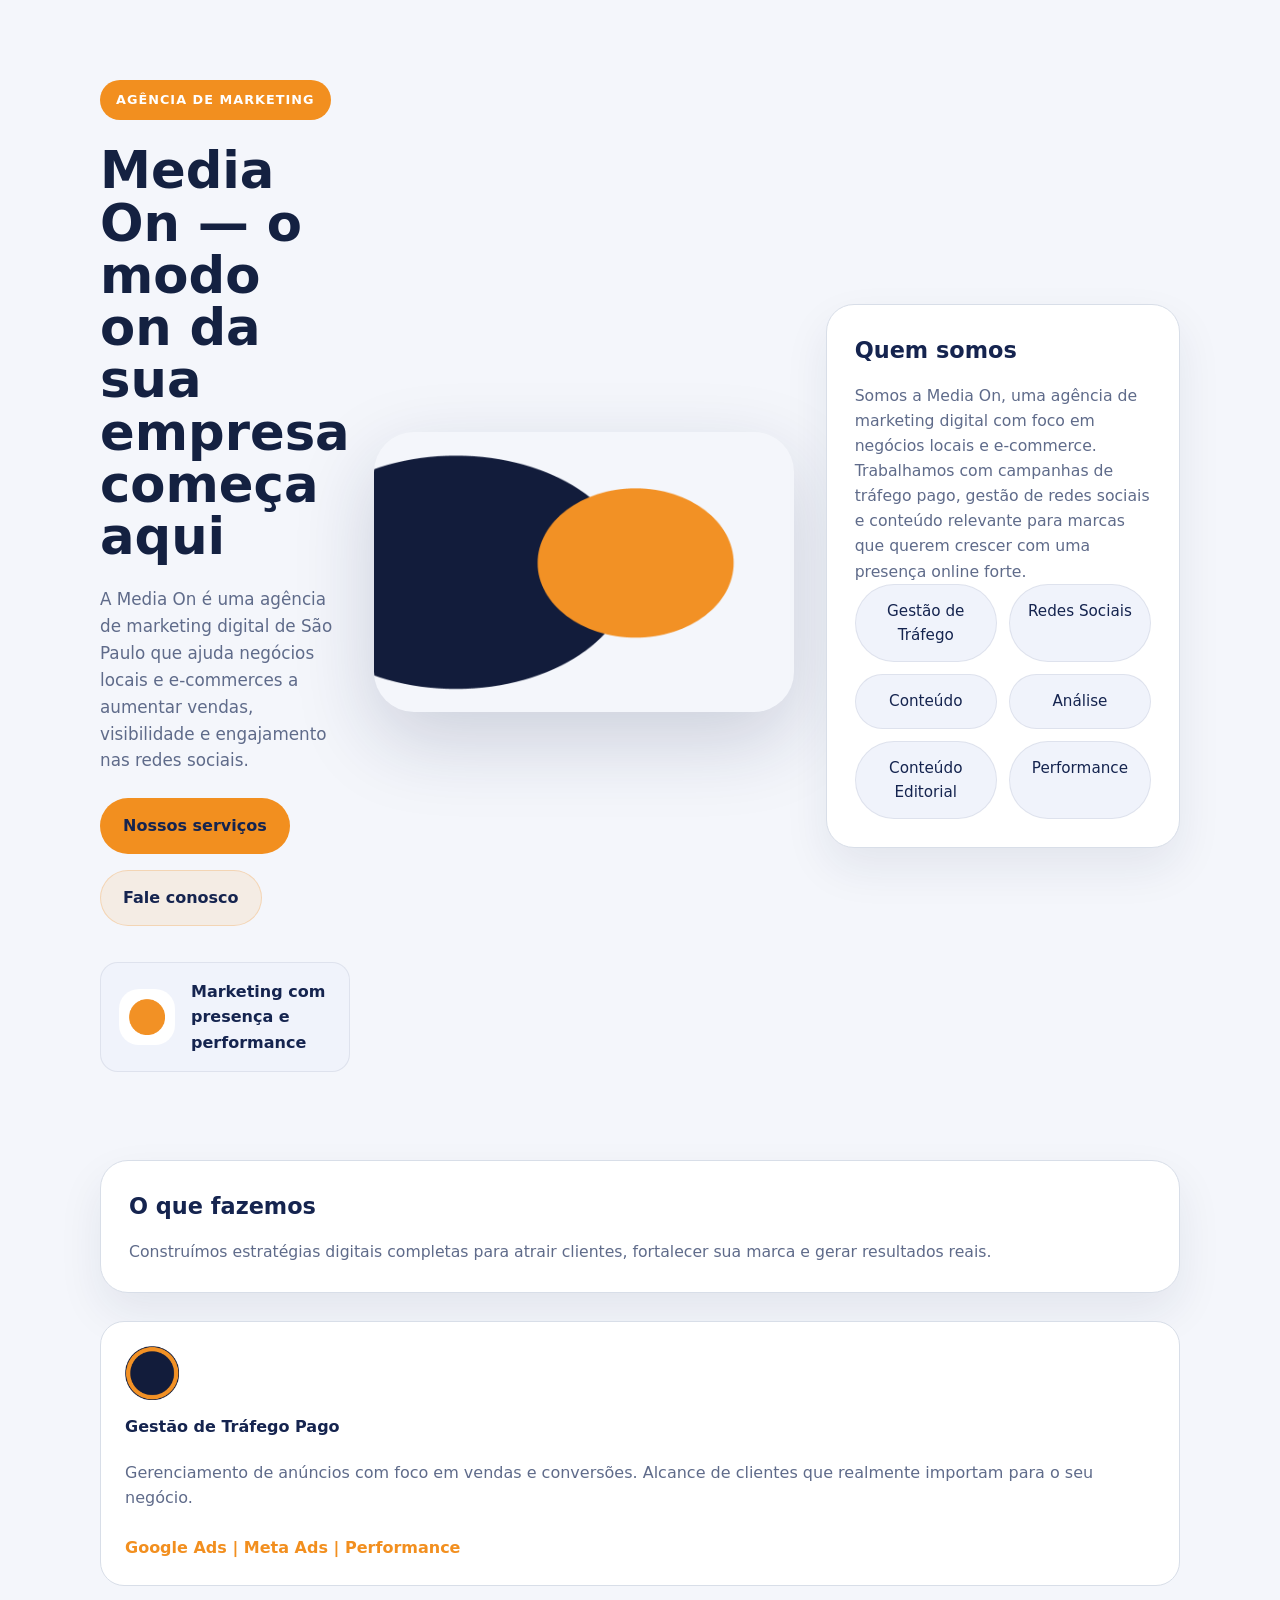
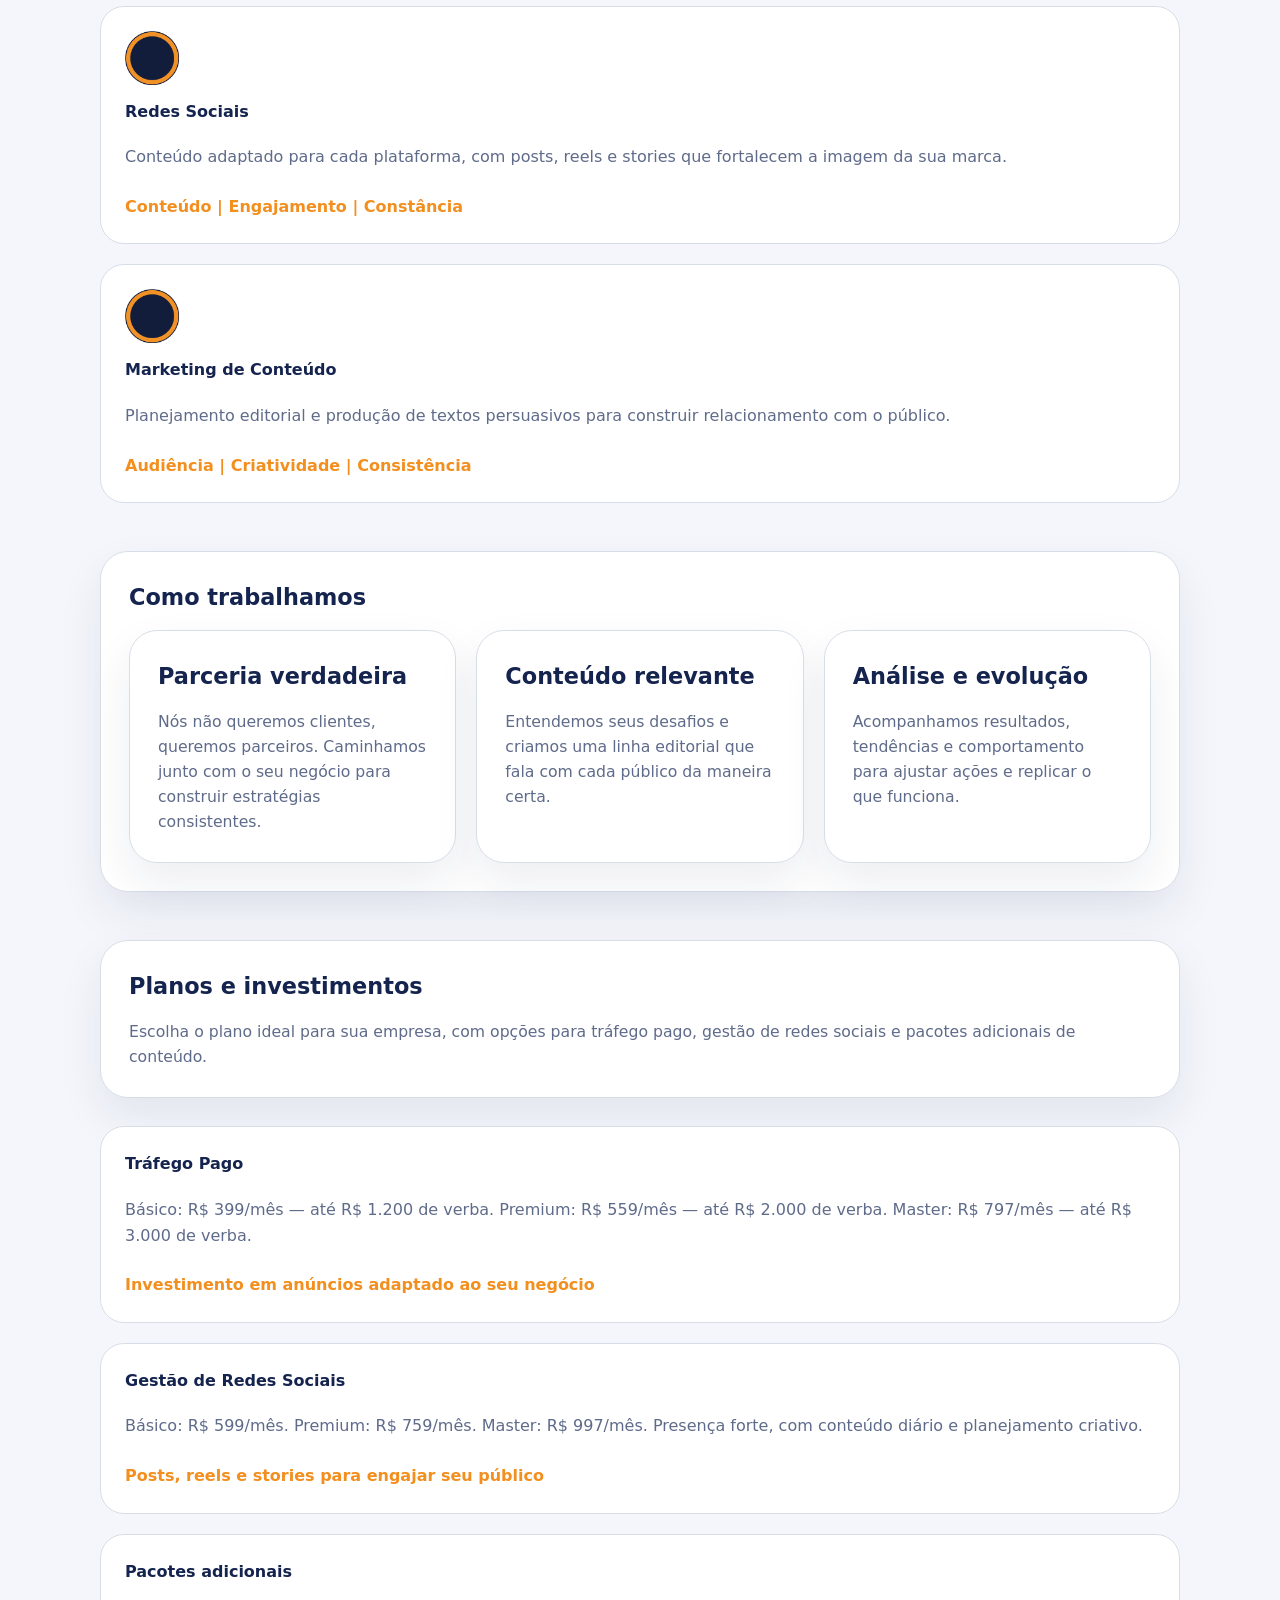
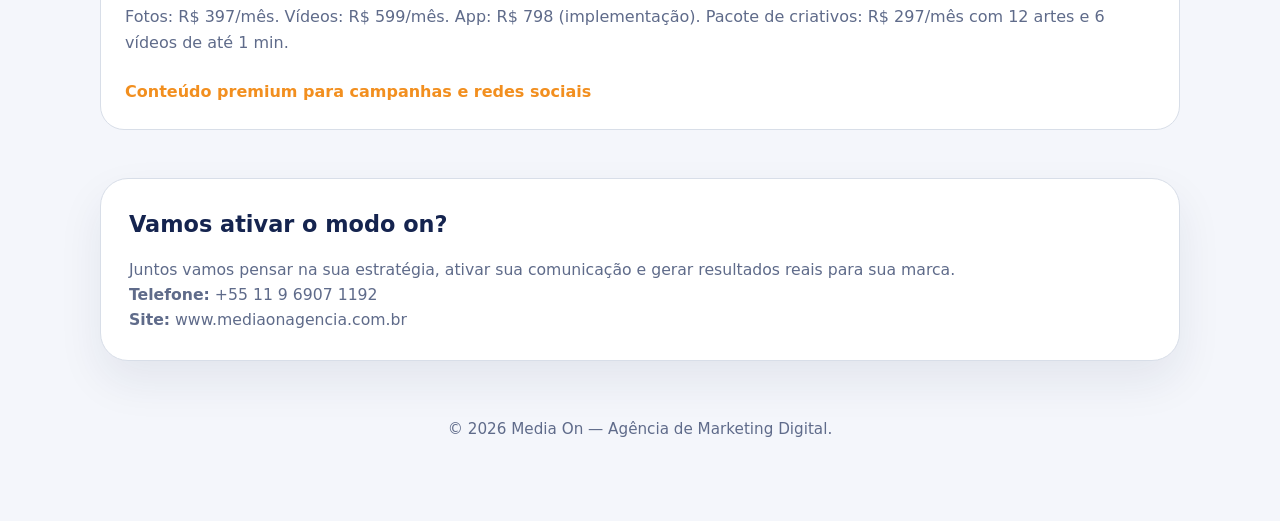
==== index.html @ 2e422db1 "Alteração da indentidade visual" ====
<!DOCTYPE html>
<html lang="pt-BR">
<head>
    <meta charset="UTF-8">
    <meta name="viewport" content="width=device-width, initial-scale=1.0">
    <title>Portfólio do André</title>
    <link rel="stylesheet" href="style.css">
</head>
<body>
    <main class="container">
        <header>
            <div class="hero-grid">
                <div class="hero">
                    <span class="badge">Agência de Marketing</span>
                    <h1>Media On — o modo on da sua empresa começa aqui</h1>
                    <p>A Media On é uma agência de marketing digital de São Paulo que ajuda negócios locais e e-commerces a aumentar vendas, visibilidade e engajamento nas redes sociais.</p>
                    <div class="hero-actions">
                        <a href="#servicos" class="button button-primary">Nossos serviços</a>
                        <a href="#contato" class="button button-secondary">Fale conosco</a>
                    </div>
                    <div class="hero-logo">
                        <img src="assets/logo-mark.png" alt="Logo Media On">
                        <span>Marketing com presença e performance</span>
                    </div>
                </div>
                <div class="hero-visual">
                    <img src="assets/hero-blob.png" alt="Elementos de marketing" class="hero-image">
                </div>
            </div>
            <div class="card">
                <h3>Quem somos</h3>
                <p>Somos a Media On, uma agência de marketing digital com foco em negócios locais e e-commerce. Trabalhamos com campanhas de tráfego pago, gestão de redes sociais e conteúdo relevante para marcas que querem crescer com uma presença online forte.</p>
                <div class="skills">
                    <span class="skill">Gestão de Tráfego</span>
                    <span class="skill">Redes Sociais</span>
                    <span class="skill">Conteúdo</span>
                    <span class="skill">Análise</span>
                    <span class="skill">Conteúdo Editorial</span>
                    <span class="skill">Performance</span>
                </div>
            </div>
        </header>

        <section class="section" id="servicos">
            <div class="card">
                <h2>O que fazemos</h2>
                <p>Construímos estratégias digitais completas para atrair clientes, fortalecer sua marca e gerar resultados reais.</p>
            </div>
            <div class="projects">
                <article class="project">
                    <img class="project-icon" src="assets/feature-icon.png" alt="Ícone de tráfego pago">
                    <h4>Gestão de Tráfego Pago</h4>
                    <p>Gerenciamento de anúncios com foco em vendas e conversões. Alcance de clientes que realmente importam para o seu negócio.</p>
                    <span>Google Ads | Meta Ads | Performance</span>
                </article>
                <article class="project">
                    <img class="project-icon" src="assets/feature-icon.png" alt="Ícone de redes sociais">
                    <h4>Redes Sociais</h4>
                    <p>Conteúdo adaptado para cada plataforma, com posts, reels e stories que fortalecem a imagem da sua marca.</p>
                    <span>Conteúdo | Engajamento | Constância</span>
                </article>
                <article class="project">
                    <img class="project-icon" src="assets/feature-icon.png" alt="Ícone de conteúdo">
                    <h4>Marketing de Conteúdo</h4>
                    <p>Planejamento editorial e produção de textos persuasivos para construir relacionamento com o público.</p>
                    <span>Audiência | Criatividade | Consistência</span>
                </article>
            </div>
        </section>

        <section class="section">
            <div class="card">
                <h2>Como trabalhamos</h2>
                <div class="cards">
                    <div class="card">
                        <h3>Parceria verdadeira</h3>
                        <p>Nós não queremos clientes, queremos parceiros. Caminhamos junto com o seu negócio para construir estratégias consistentes.</p>
                    </div>
                    <div class="card">
                        <h3>Conteúdo relevante</h3>
                        <p>Entendemos seus desafios e criamos uma linha editorial que fala com cada público da maneira certa.</p>
                    </div>
                    <div class="card">
                        <h3>Análise e evolução</h3>
                        <p>Acompanhamos resultados, tendências e comportamento para ajustar ações e replicar o que funciona.</p>
                    </div>
                </div>
            </div>
        </section>

        <section class="section" id="planos">
            <div class="card">
                <h2>Planos e investimentos</h2>
                <p>Escolha o plano ideal para sua empresa, com opções para tráfego pago, gestão de redes sociais e pacotes adicionais de conteúdo.</p>
            </div>
            <div class="projects">
                <article class="project">
                    <h4>Tráfego Pago</h4>
                    <p>Básico: R$ 399/mês — até R$ 1.200 de verba. Premium: R$ 559/mês — até R$ 2.000 de verba. Master: R$ 797/mês — até R$ 3.000 de verba.</p>
                    <span>Investimento em anúncios adaptado ao seu negócio</span>
                </article>
                <article class="project">
                    <h4>Gestão de Redes Sociais</h4>
                    <p>Básico: R$ 599/mês. Premium: R$ 759/mês. Master: R$ 997/mês. Presença forte, com conteúdo diário e planejamento criativo.</p>
                    <span>Posts, reels e stories para engajar seu público</span>
                </article>
                <article class="project">
                    <h4>Pacotes adicionais</h4>
                    <p>Fotos: R$ 397/mês. Vídeos: R$ 599/mês. App: R$ 798 (implementação). Pacote de criativos: R$ 297/mês com 12 artes e 6 vídeos de até 1 min.</p>
                    <span>Conteúdo premium para campanhas e redes sociais</span>
                </article>
            </div>
        </section>

        <section class="section" id="contato">
            <div class="card">
                <h2>Vamos ativar o modo on?</h2>
                <p>Juntos vamos pensar na sua estratégia, ativar sua comunicação e gerar resultados reais para sua marca.</p>
                <p><strong>Telefone:</strong> +55 11 9 6907 1192</p>
                <p><strong>Site:</strong> www.mediaonagencia.com.br</p>
            </div>
        </section>

        <footer>
            <p>© 2026 Media On — Agência de Marketing Digital.</p>
        </footer>
    </main>
    <script src="script.js"></script>
</body>
</html>
---- style.css ----
:root {
    --bg: #f4f6fb;
    --surface: #ffffff;
    --surface-soft: #f0f3fb;
    --text: #142141;
    --muted: #5f6b8a;
    --primary: #f28f1f;
    --accent: #15244f;
    --border: #d8dee8;
}

* {
    box-sizing: border-box;
    margin: 0;
    padding: 0;
}

body {
    font-family: Inter, system-ui, -apple-system, BlinkMacSystemFont, 'Segoe UI', sans-serif;
    background: var(--bg);
    color: var(--text);
    min-height: 100vh;
    line-height: 1.6;
}

.container {
    width: min(1080px, 94%);
    margin: 0 auto;
    padding: 40px 0 80px;
}

header {
    display: grid;
    gap: 32px;
    padding: 40px 0;
}

.hero-grid {
    display: grid;
    gap: 24px;
}

.hero {
    display: grid;
    gap: 24px;
    position: relative;
}

.hero h1 {
    font-size: clamp(2.6rem, 4vw, 4rem);
    line-height: 1.02;
}

.hero p {
    max-width: 720px;
    color: var(--muted);
    font-size: 1.05rem;
}

.hero-visual {
    display: none;
}

.hero-image {
    width: 100%;
    border-radius: 40px;
    box-shadow: 0 28px 80px rgba(20, 36, 79, 0.18);
}

.hero-logo {
    display: inline-flex;
    align-items: center;
    gap: 16px;
    margin-top: 12px;
    padding: 16px 18px;
    border-radius: 18px;
    background: var(--surface-soft);
    border: 1px solid rgba(21, 36, 79, 0.08);
}

.hero-logo img {
    width: 56px;
    height: 56px;
    border-radius: 20px;
    background: #fff;
    padding: 10px;
}

.hero-logo span {
    color: var(--accent);
    font-weight: 700;
}

.badge {
    display: inline-flex;
    align-items: center;
    gap: 10px;
    padding: 10px 16px;
    border-radius: 999px;
    background: var(--primary);
    color: #fff;
    width: fit-content;
    font-weight: 700;
    text-transform: uppercase;
    letter-spacing: 0.08em;
    font-size: 0.8rem;
}

.hero-actions {
    display: flex;
    flex-wrap: wrap;
    gap: 16px;
}

.button {
    display: inline-flex;
    align-items: center;
    justify-content: center;
    padding: 14px 22px;
    border-radius: 999px;
    border: 1px solid transparent;
    text-decoration: none;
    font-weight: 700;
    transition: transform 200ms ease, background-color 200ms ease, border-color 200ms ease;
}

.button-primary {
    background: var(--primary);
    color: var(--accent);
}

.button-secondary {
    background: rgba(242, 143, 31, 0.1);
    border-color: rgba(242, 143, 31, 0.24);
    color: var(--accent);
}

.button:hover {
    transform: translateY(-1px);
}

.section {
    margin-top: 48px;
    display: grid;
    gap: 28px;
}

.cards {
    display: grid;
    grid-template-columns: repeat(auto-fit, minmax(240px, 1fr));
    gap: 20px;
}

.card {
    background: var(--surface);
    border: 1px solid var(--border);
    border-radius: 28px;
    padding: 28px;
    box-shadow: 0 20px 45px rgba(20, 36, 79, 0.08);
}

.card h3,
.card h2 {
    margin-bottom: 14px;
    font-size: 1.4rem;
    color: var(--accent);
}

.card p {
    color: var(--muted);
    font-size: 0.98rem;
}

.skills {
    display: grid;
    grid-template-columns: repeat(auto-fit, minmax(140px, 1fr));
    gap: 12px;
}

.skill {
    padding: 14px 16px;
    border-radius: 999px;
    background: var(--surface-soft);
    border: 1px solid rgba(21, 36, 79, 0.08);
    text-align: center;
    color: var(--accent);
    font-size: 0.95rem;
}

.projects {
    display: grid;
    gap: 20px;
}

.project {
    display: grid;
    gap: 14px;
    padding: 24px;
    border-radius: 24px;
    background: var(--surface);
    border: 1px solid var(--border);
}

.project-icon {
    width: 54px;
    height: 54px;
    border-radius: 18px;
    object-fit: cover;
}

.project h4 {
    margin-bottom: 6px;
    color: var(--accent);
}

.project p {
    margin-bottom: 10px;
    color: var(--muted);
}

.project span {
    display: inline-block;
    color: var(--primary);
    font-weight: 700;
}

footer {
    margin-top: 56px;
    text-align: center;
    color: var(--muted);
    font-size: 0.95rem;
}

@media (min-width: 960px) {
    header {
        grid-template-columns: 1.5fr 1fr;
        align-items: center;
    }

    .hero-grid {
        grid-template-columns: 1fr 420px;
        align-items: center;
    }

    .hero-visual {
        display: block;
    }

    .hero {
        max-width: 100%;
    }
}
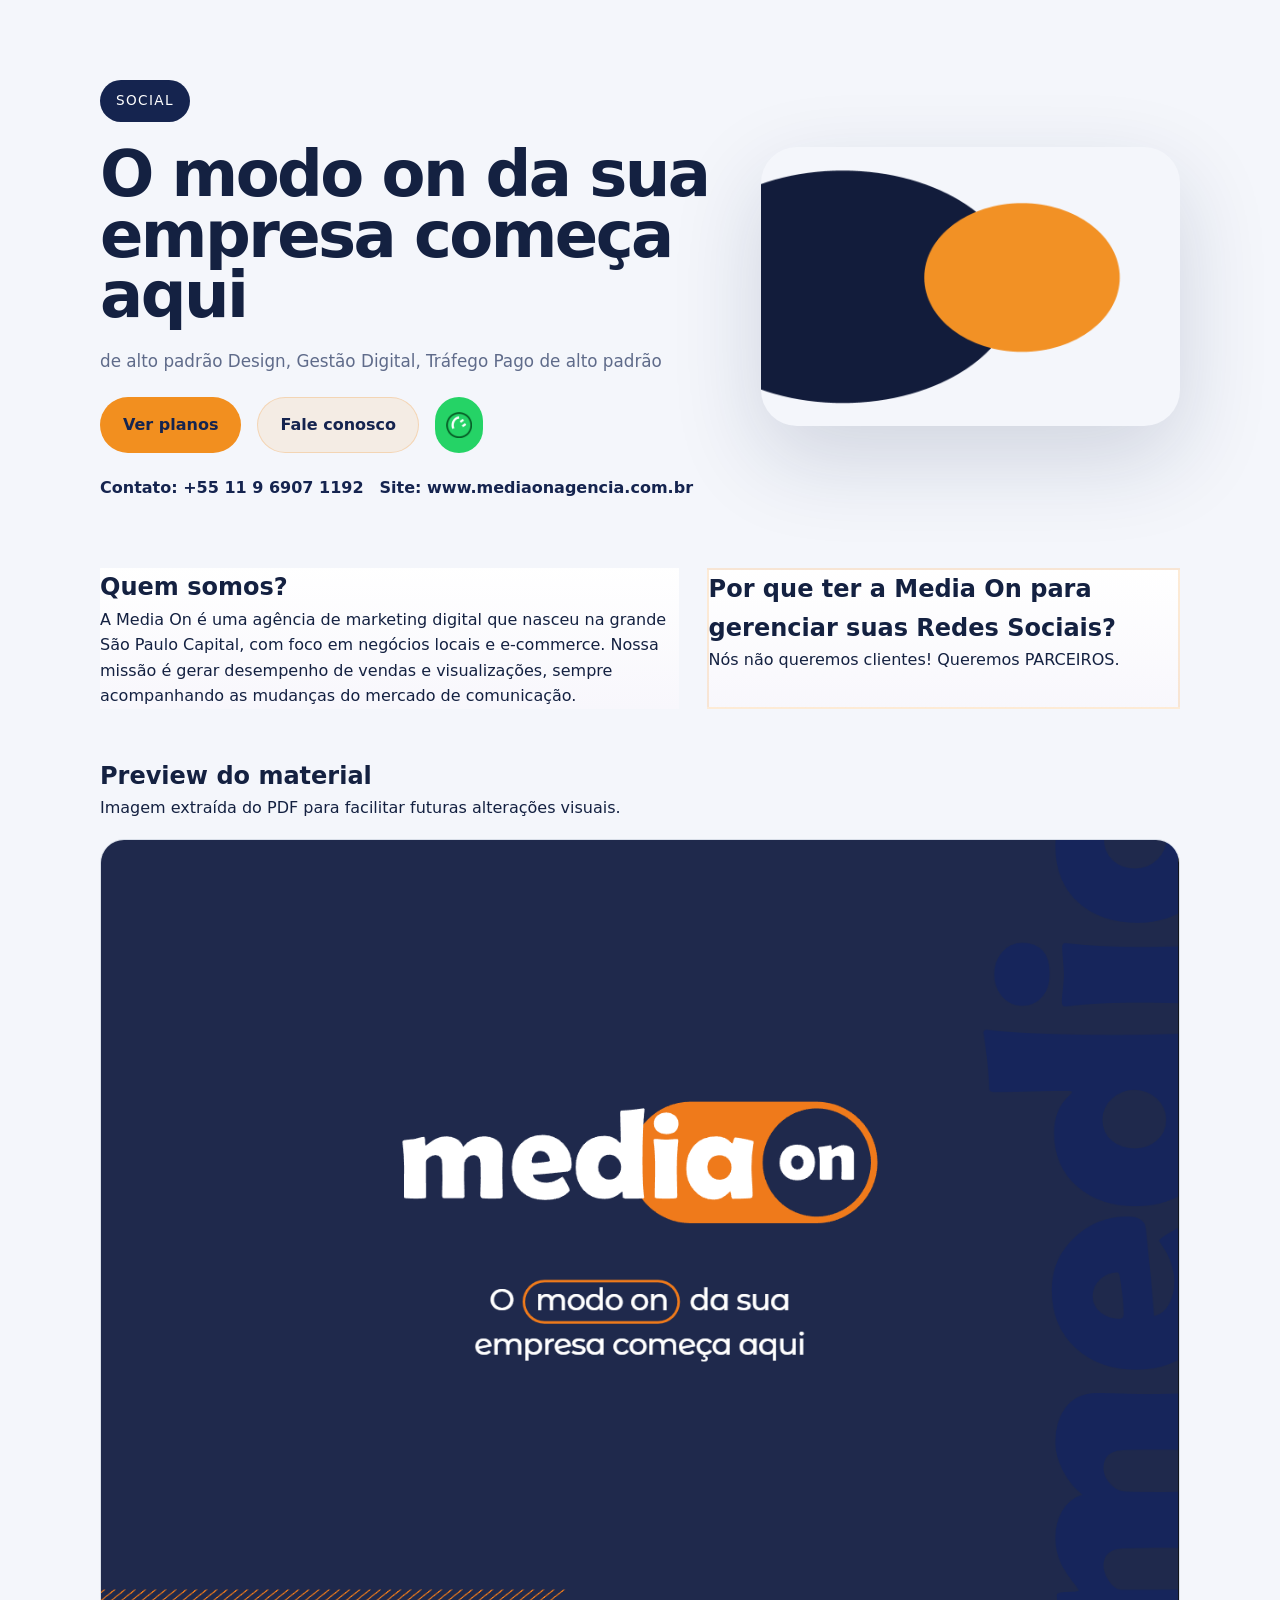
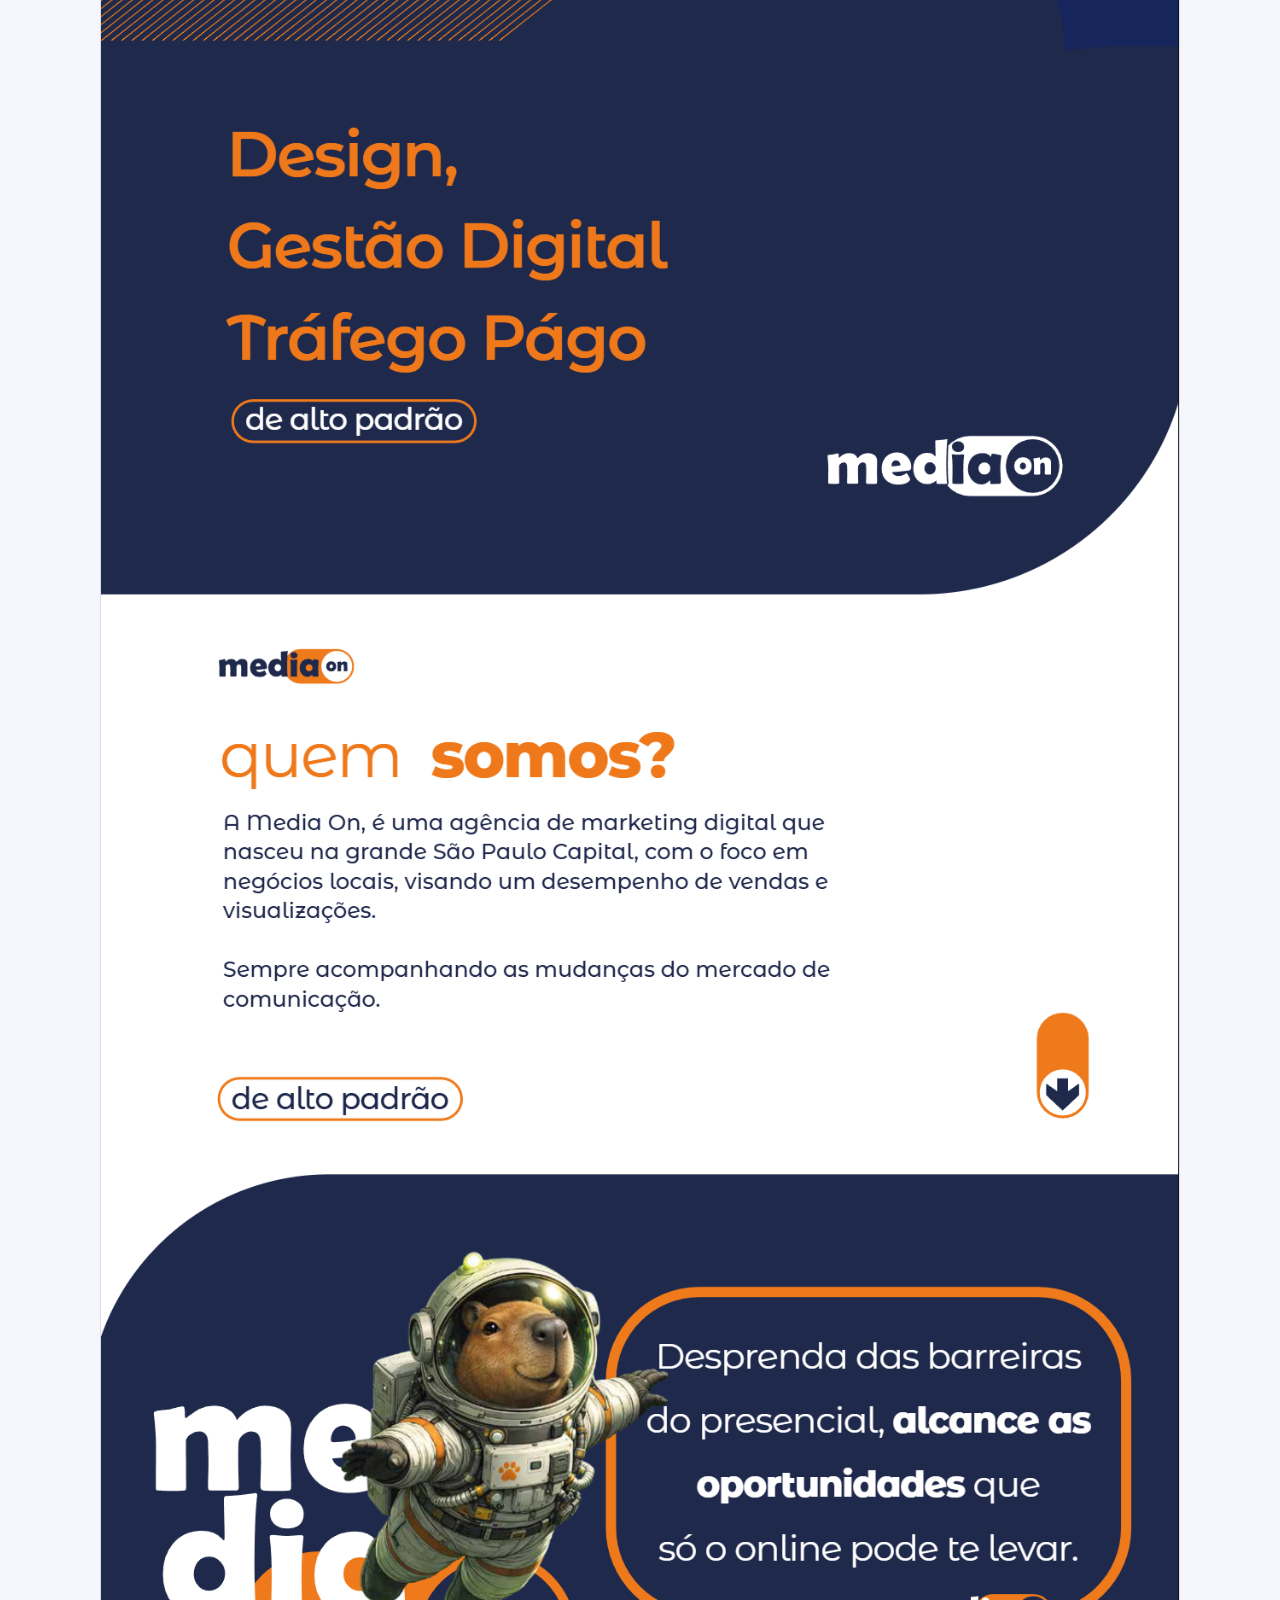
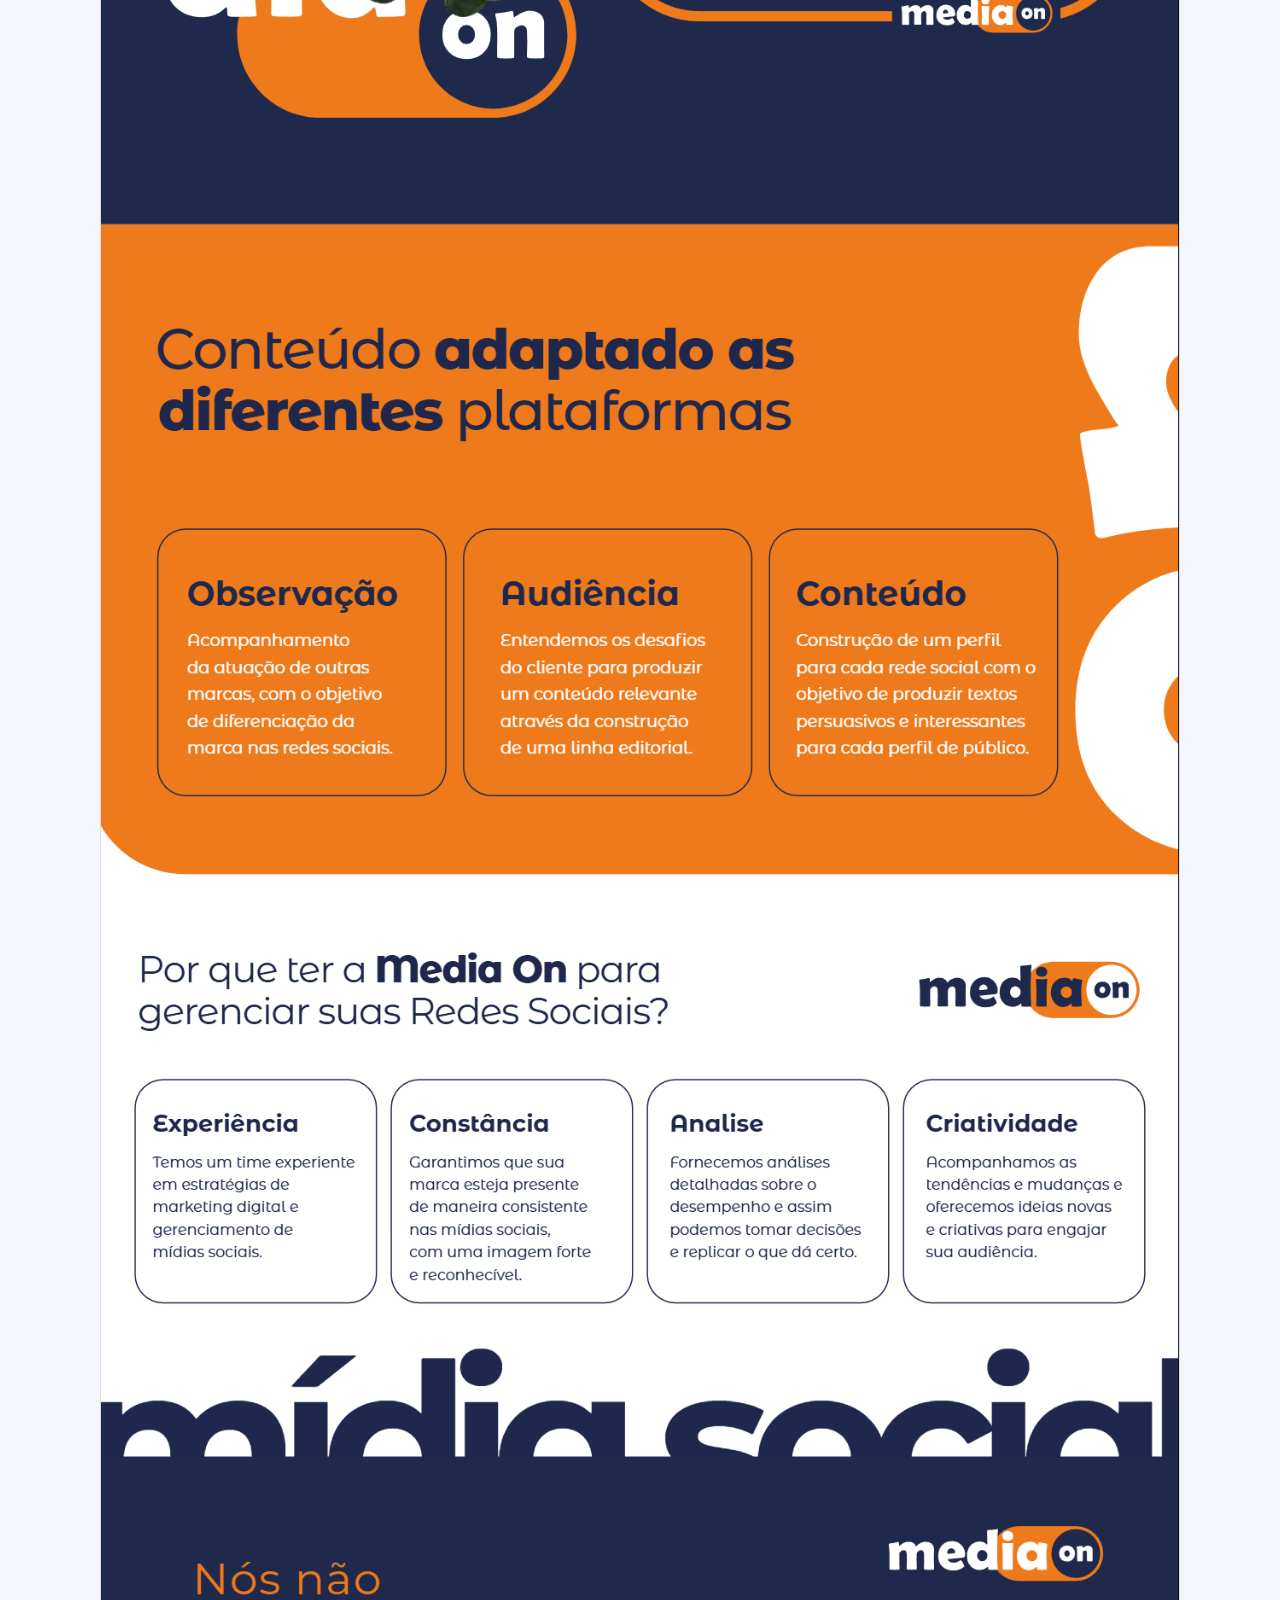
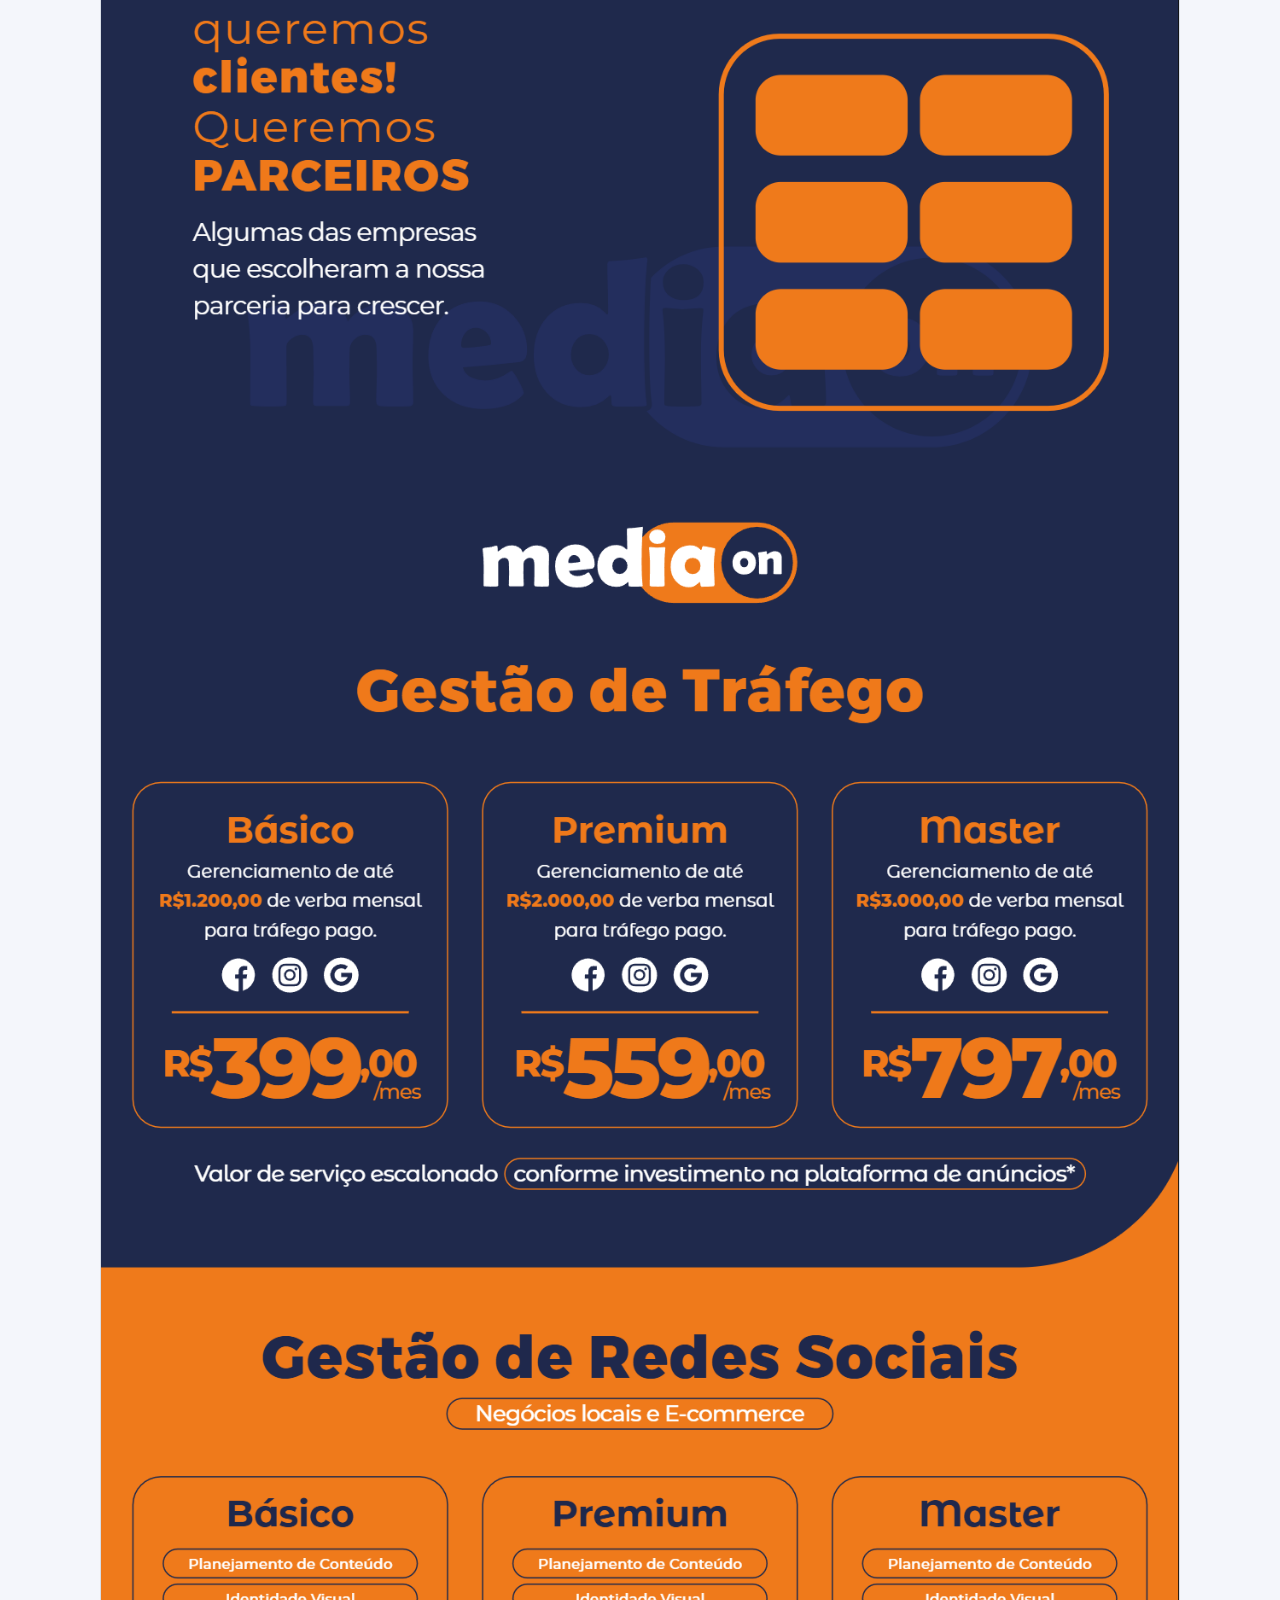
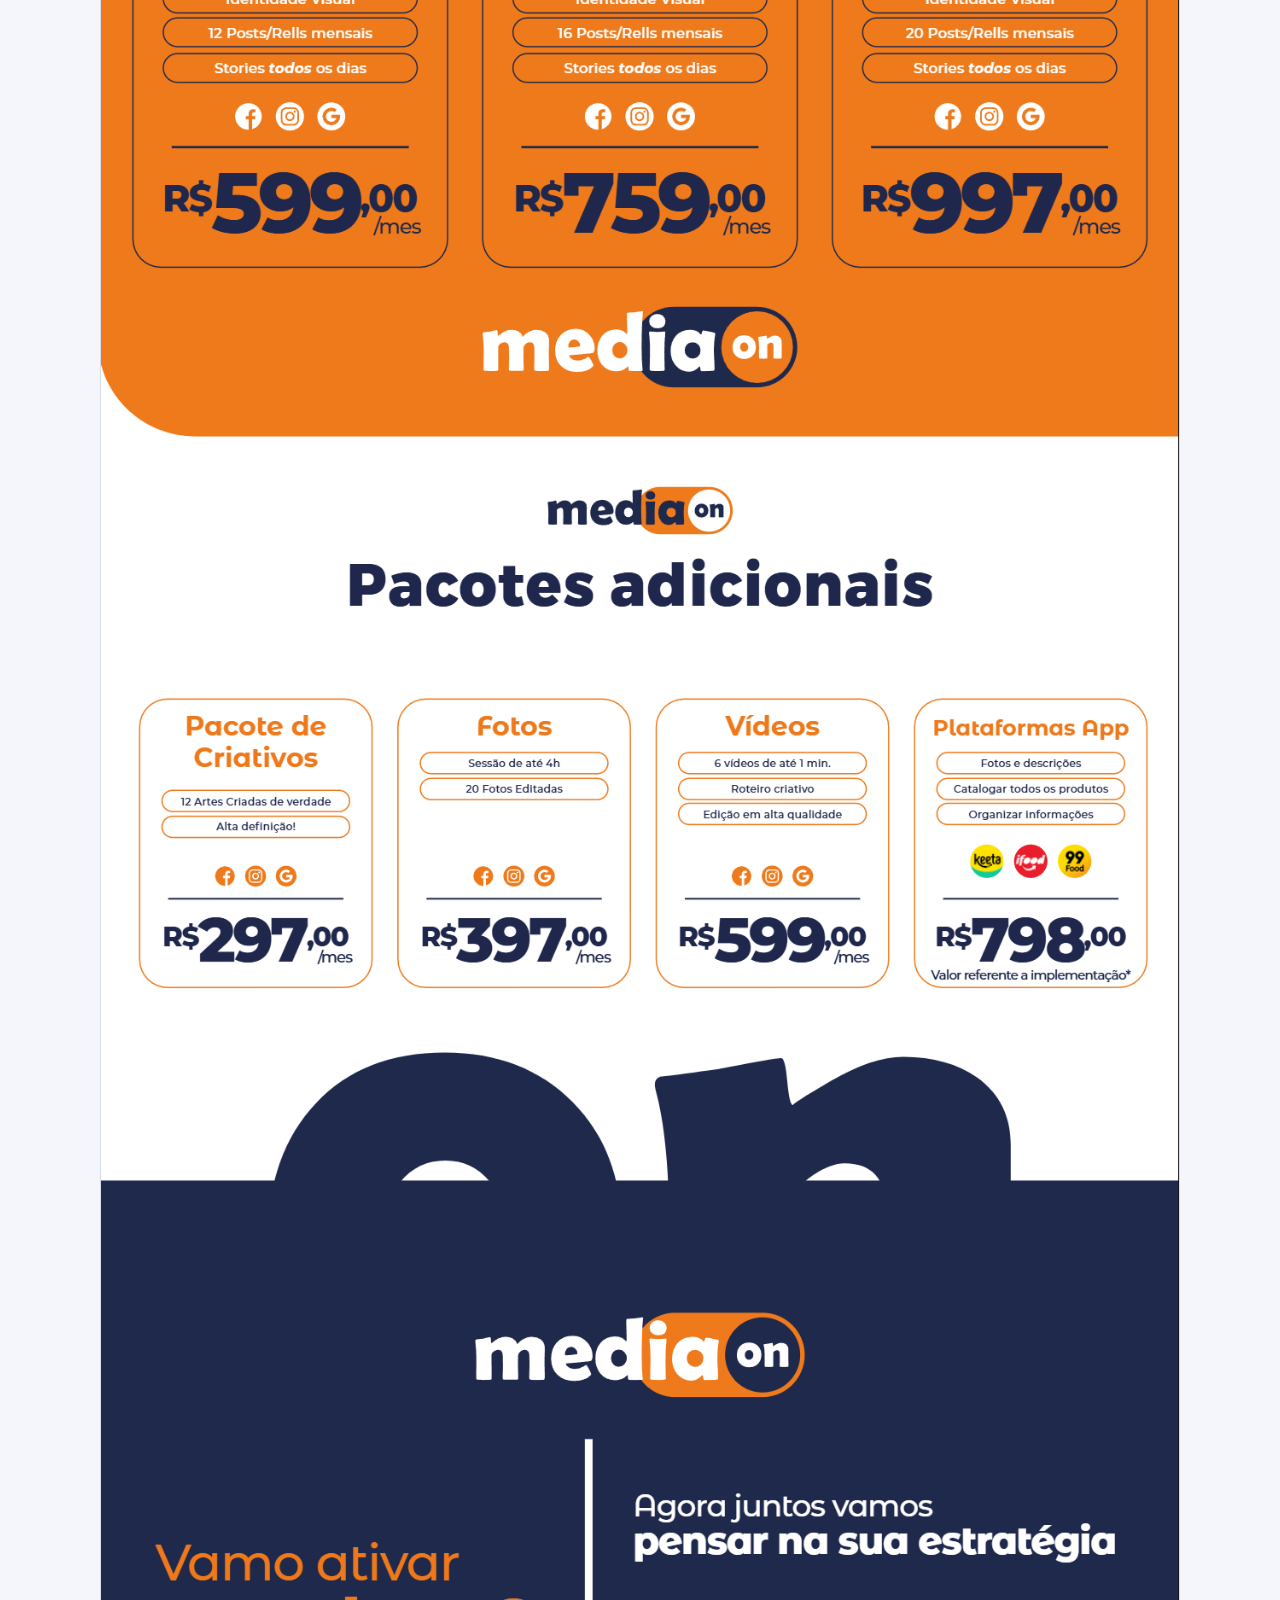
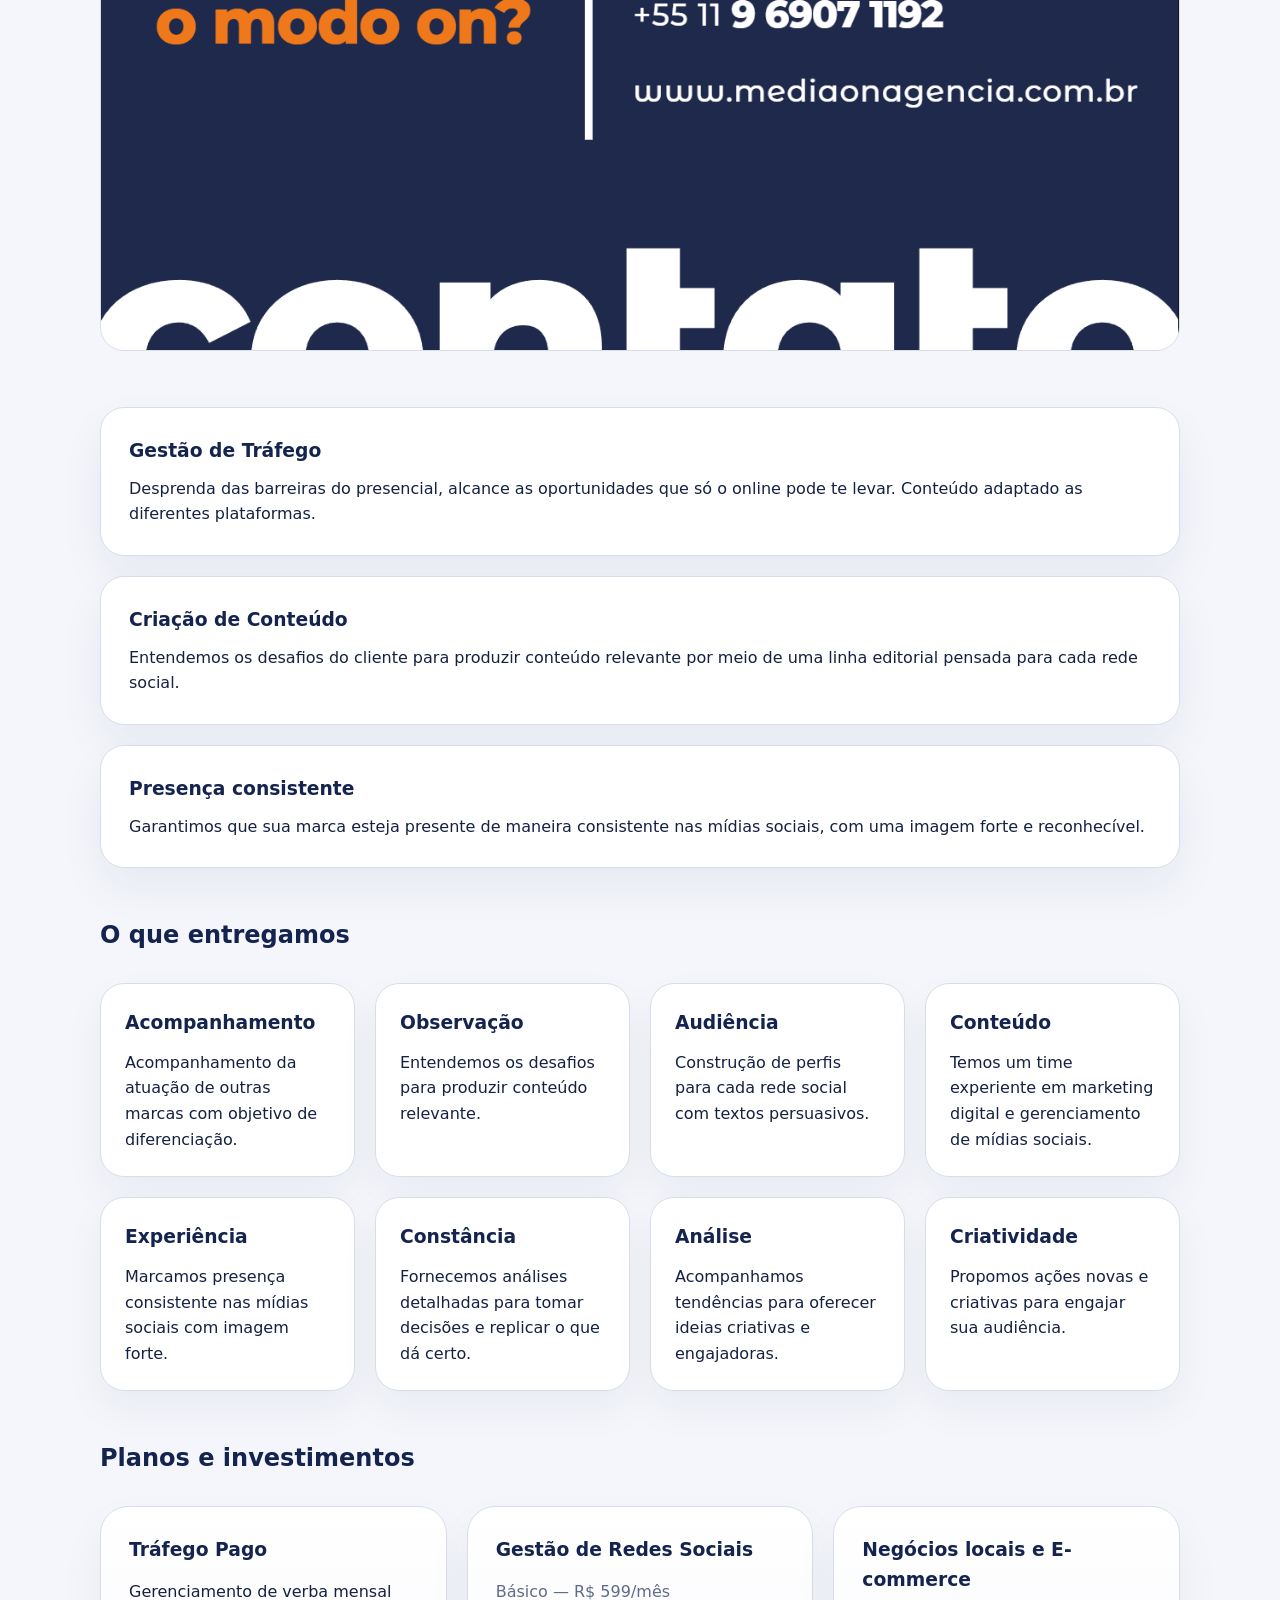
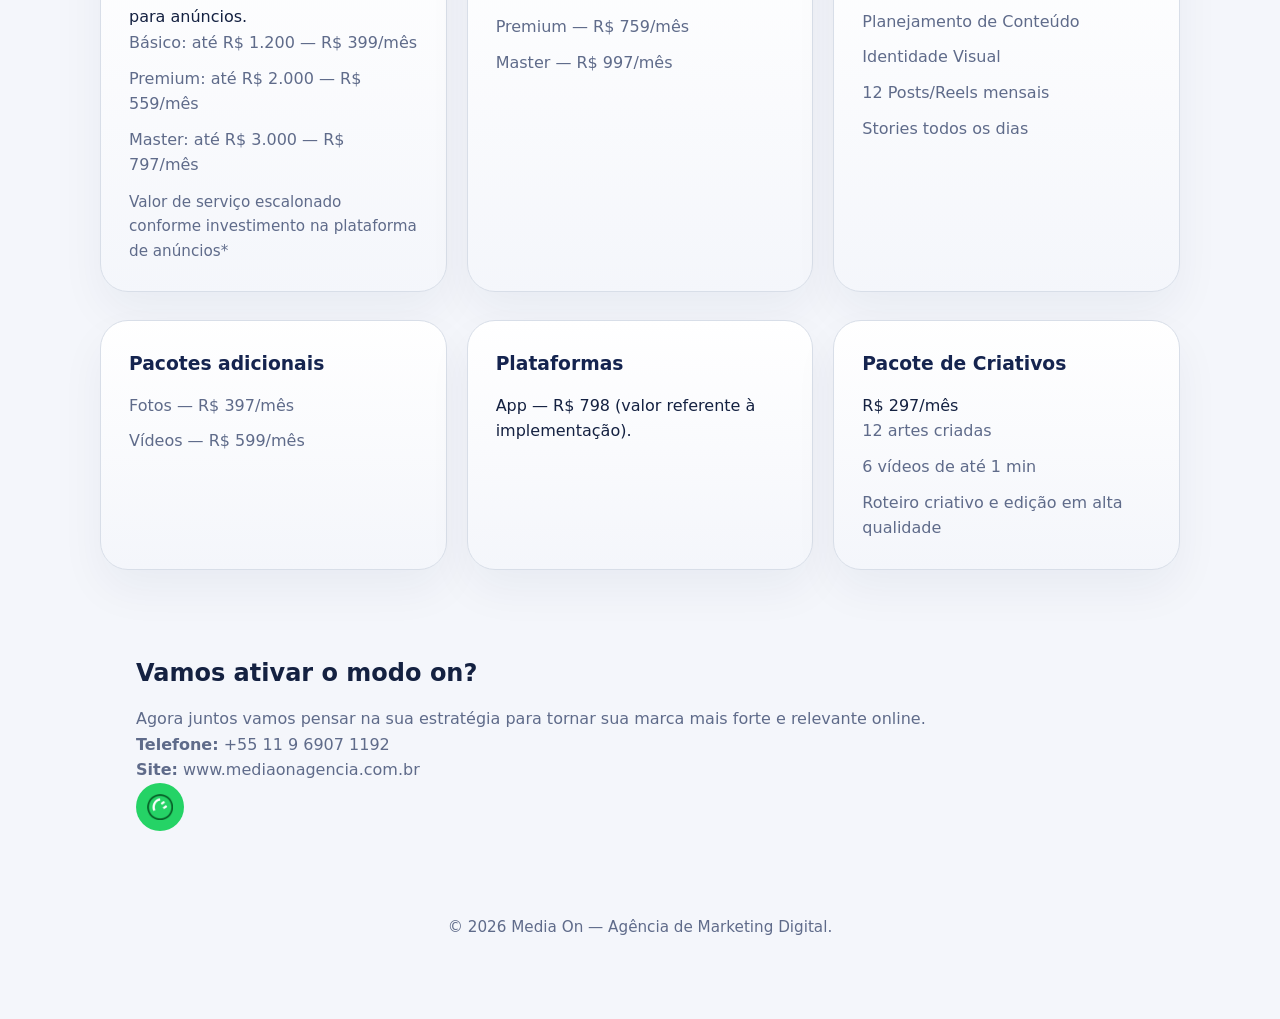
==== commit 2265ab11: "Imagens adicionadas e link do whatsapp criado" ====
--- a/index.html
+++ b/index.html
@@ -3,121 +3,145 @@
 <head>
     <meta charset="UTF-8">
     <meta name="viewport" content="width=device-width, initial-scale=1.0">
-    <title>Portfólio do André</title>
+    <title>Media On</title>
     <link rel="stylesheet" href="style.css">
 </head>
 <body>
     <main class="container">
-        <header>
-            <div class="hero-grid">
-                <div class="hero">
-                    <span class="badge">Agência de Marketing</span>
-                    <h1>Media On — o modo on da sua empresa começa aqui</h1>
-                    <p>A Media On é uma agência de marketing digital de São Paulo que ajuda negócios locais e e-commerces a aumentar vendas, visibilidade e engajamento nas redes sociais.</p>
-                    <div class="hero-actions">
-                        <a href="#servicos" class="button button-primary">Nossos serviços</a>
-                        <a href="#contato" class="button button-secondary">Fale conosco</a>
-                    </div>
-                    <div class="hero-logo">
-                        <img src="assets/logo-mark.png" alt="Logo Media On">
-                        <span>Marketing com presença e performance</span>
-                    </div>
+        <header class="hero-section">
+            <div class="hero-top">
+                <span class="hero-tag">social</span>
+                <h1>O modo on da sua empresa começa aqui</h1>
+                <p class="hero-subtitle">de alto padrão Design, Gestão Digital, Tráfego Pago de alto padrão</p>
+                <div class="hero-actions">
+                    <a href="#planos" class="button button-primary">Ver planos</a>
+                    <a href="#contato" class="button button-secondary">Fale conosco</a>
+                    <a href="https://wa.me/5511969071192" target="_blank" rel="noreferrer" class="button button-whatsapp">
+                        <img src="assets/whatsapp-icon.png" alt="WhatsApp" class="whatsapp-icon">
+                    </a>
                 </div>
-                <div class="hero-visual">
-                    <img src="assets/hero-blob.png" alt="Elementos de marketing" class="hero-image">
+                <div class="hero-contact">
+                    <p><strong>Contato:</strong> +55 11 9 6907 1192</p>
+                    <p><strong>Site:</strong> www.mediaonagencia.com.br</p>
                 </div>
             </div>
-            <div class="card">
-                <h3>Quem somos</h3>
-                <p>Somos a Media On, uma agência de marketing digital com foco em negócios locais e e-commerce. Trabalhamos com campanhas de tráfego pago, gestão de redes sociais e conteúdo relevante para marcas que querem crescer com uma presença online forte.</p>
-                <div class="skills">
-                    <span class="skill">Gestão de Tráfego</span>
-                    <span class="skill">Redes Sociais</span>
-                    <span class="skill">Conteúdo</span>
-                    <span class="skill">Análise</span>
-                    <span class="skill">Conteúdo Editorial</span>
-                    <span class="skill">Performance</span>
-                </div>
+            <div class="hero-visual">
+                <img src="assets/hero-blob.png" alt="Elementos visuais da Media On">
             </div>
         </header>
 
-        <section class="section" id="servicos">
+        <section class="section about-section">
             <div class="card">
-                <h2>O que fazemos</h2>
-                <p>Construímos estratégias digitais completas para atrair clientes, fortalecer sua marca e gerar resultados reais.</p>
+                <h2>Quem somos?</h2>
+                <p>A Media On é uma agência de marketing digital que nasceu na grande São Paulo Capital, com foco em negócios locais e e-commerce. Nossa missão é gerar desempenho de vendas e visualizações, sempre acompanhando as mudanças do mercado de comunicação.</p>
             </div>
-            <div class="projects">
-                <article class="project">
-                    <img class="project-icon" src="assets/feature-icon.png" alt="Ícone de tráfego pago">
-                    <h4>Gestão de Tráfego Pago</h4>
-                    <p>Gerenciamento de anúncios com foco em vendas e conversões. Alcance de clientes que realmente importam para o seu negócio.</p>
-                    <span>Google Ads | Meta Ads | Performance</span>
+            <div class="card highlight-card">
+                <h2>Por que ter a Media On para gerenciar suas Redes Sociais?</h2>
+                <p>Nós não queremos clientes! Queremos PARCEIROS.</p>
+            </div>
+        </section>
+
+        <section class="section preview-section">
+            <div class="card">
+                <h2>Preview do material</h2>
+                <p>Imagem extraída do PDF para facilitar futuras alterações visuais.</p>
+                <img src="assets/pdf-page-1.png" alt="Preview do PDF" class="pdf-preview">
+            </div>
+        </section>
+
+        <section class="section service-section" id="servicos">
+            <div class="service-card">
+                <h3>Gestão de Tráfego</h3>
+                <p>Desprenda das barreiras do presencial, alcance as oportunidades que só o online pode te levar. Conteúdo adaptado as diferentes plataformas.</p>
+            </div>
+            <div class="service-card">
+                <h3>Criação de Conteúdo</h3>
+                <p>Entendemos os desafios do cliente para produzir conteúdo relevante por meio de uma linha editorial pensada para cada rede social.</p>
+            </div>
+            <div class="service-card">
+                <h3>Presença consistente</h3>
+                <p>Garantimos que sua marca esteja presente de maneira consistente nas mídias sociais, com uma imagem forte e reconhecível.</p>
+            </div>
+        </section>
+
+        <section class="section benefits-section">
+            <h2>O que entregamos</h2>
+            <div class="benefits-grid">
+                <div class="benefit-card"><h3>Acompanhamento</h3><p>Acompanhamento da atuação de outras marcas com objetivo de diferenciação.</p></div>
+                <div class="benefit-card"><h3>Observação</h3><p>Entendemos os desafios para produzir conteúdo relevante.</p></div>
+                <div class="benefit-card"><h3>Audiência</h3><p>Construção de perfis para cada rede social com textos persuasivos.</p></div>
+                <div class="benefit-card"><h3>Conteúdo</h3><p>Temos um time experiente em marketing digital e gerenciamento de mídias sociais.</p></div>
+                <div class="benefit-card"><h3>Experiência</h3><p>Marcamos presença consistente nas mídias sociais com imagem forte.</p></div>
+                <div class="benefit-card"><h3>Constância</h3><p>Fornecemos análises detalhadas para tomar decisões e replicar o que dá certo.</p></div>
+                <div class="benefit-card"><h3>Análise</h3><p>Acompanhamos tendências para oferecer ideias criativas e engajadoras.</p></div>
+                <div class="benefit-card"><h3>Criatividade</h3><p>Propomos ações novas e criativas para engajar sua audiência.</p></div>
+            </div>
+        </section>
+
+        <section class="section pricing-section" id="planos">
+            <h2>Planos e investimentos</h2>
+            <div class="pricing-grid">
+                <article class="pricing-card">
+                    <h3>Tráfego Pago</h3>
+                    <p>Gerenciamento de verba mensal para anúncios.</p>
+                    <ul>
+                        <li>Básico: até R$ 1.200 — R$ 399/mês</li>
+                        <li>Premium: até R$ 2.000 — R$ 559/mês</li>
+                        <li>Master: até R$ 3.000 — R$ 797/mês</li>
+                    </ul>
+                    <p class="small">Valor de serviço escalonado conforme investimento na plataforma de anúncios*</p>
                 </article>
-                <article class="project">
-                    <img class="project-icon" src="assets/feature-icon.png" alt="Ícone de redes sociais">
-                    <h4>Redes Sociais</h4>
-                    <p>Conteúdo adaptado para cada plataforma, com posts, reels e stories que fortalecem a imagem da sua marca.</p>
-                    <span>Conteúdo | Engajamento | Constância</span>
+                <article class="pricing-card">
+                    <h3>Gestão de Redes Sociais</h3>
+                    <ul>
+                        <li>Básico — R$ 599/mês</li>
+                        <li>Premium — R$ 759/mês</li>
+                        <li>Master — R$ 997/mês</li>
+                    </ul>
                 </article>
-                <article class="project">
-                    <img class="project-icon" src="assets/feature-icon.png" alt="Ícone de conteúdo">
-                    <h4>Marketing de Conteúdo</h4>
-                    <p>Planejamento editorial e produção de textos persuasivos para construir relacionamento com o público.</p>
-                    <span>Audiência | Criatividade | Consistência</span>
+                <article class="pricing-card">
+                    <h3>Negócios locais e E-commerce</h3>
+                    <ul>
+                        <li>Planejamento de Conteúdo</li>
+                        <li>Identidade Visual</li>
+                        <li>12 Posts/Reels mensais</li>
+                        <li>Stories todos os dias</li>
+                    </ul>
+                </article>
+            </div>
+            <div class="pricing-grid secondary-grid">
+                <article class="pricing-card">
+                    <h3>Pacotes adicionais</h3>
+                    <ul>
+                        <li>Fotos — R$ 397/mês</li>
+                        <li>Vídeos — R$ 599/mês</li>
+                    </ul>
+                </article>
+                <article class="pricing-card">
+                    <h3>Plataformas</h3>
+                    <p>App — R$ 798 (valor referente à implementação).</p>
+                </article>
+                <article class="pricing-card">
+                    <h3>Pacote de Criativos</h3>
+                    <p>R$ 297/mês</p>
+                    <ul>
+                        <li>12 artes criadas</li>
+                        <li>6 vídeos de até 1 min</li>
+                        <li>Roteiro criativo e edição em alta qualidade</li>
+                    </ul>
                 </article>
             </div>
         </section>
 
-        <section class="section">
-            <div class="card">
-                <h2>Como trabalhamos</h2>
-                <div class="cards">
-                    <div class="card">
-                        <h3>Parceria verdadeira</h3>
-                        <p>Nós não queremos clientes, queremos parceiros. Caminhamos junto com o seu negócio para construir estratégias consistentes.</p>
-                    </div>
-                    <div class="card">
-                        <h3>Conteúdo relevante</h3>
-                        <p>Entendemos seus desafios e criamos uma linha editorial que fala com cada público da maneira certa.</p>
-                    </div>
-                    <div class="card">
-                        <h3>Análise e evolução</h3>
-                        <p>Acompanhamos resultados, tendências e comportamento para ajustar ações e replicar o que funciona.</p>
-                    </div>
-                </div>
-            </div>
-        </section>
-
-        <section class="section" id="planos">
-            <div class="card">
-                <h2>Planos e investimentos</h2>
-                <p>Escolha o plano ideal para sua empresa, com opções para tráfego pago, gestão de redes sociais e pacotes adicionais de conteúdo.</p>
-            </div>
-            <div class="projects">
-                <article class="project">
-                    <h4>Tráfego Pago</h4>
-                    <p>Básico: R$ 399/mês — até R$ 1.200 de verba. Premium: R$ 559/mês — até R$ 2.000 de verba. Master: R$ 797/mês — até R$ 3.000 de verba.</p>
-                    <span>Investimento em anúncios adaptado ao seu negócio</span>
-                </article>
-                <article class="project">
-                    <h4>Gestão de Redes Sociais</h4>
-                    <p>Básico: R$ 599/mês. Premium: R$ 759/mês. Master: R$ 997/mês. Presença forte, com conteúdo diário e planejamento criativo.</p>
-                    <span>Posts, reels e stories para engajar seu público</span>
-                </article>
-                <article class="project">
-                    <h4>Pacotes adicionais</h4>
-                    <p>Fotos: R$ 397/mês. Vídeos: R$ 599/mês. App: R$ 798 (implementação). Pacote de criativos: R$ 297/mês com 12 artes e 6 vídeos de até 1 min.</p>
-                    <span>Conteúdo premium para campanhas e redes sociais</span>
-                </article>
-            </div>
-        </section>
-
-        <section class="section" id="contato">
-            <div class="card">
+        <section class="section contact-section" id="contato">
+            <div class="card contact-card">
                 <h2>Vamos ativar o modo on?</h2>
-                <p>Juntos vamos pensar na sua estratégia, ativar sua comunicação e gerar resultados reais para sua marca.</p>
+                <p>Agora juntos vamos pensar na sua estratégia para tornar sua marca mais forte e relevante online.</p>
                 <p><strong>Telefone:</strong> +55 11 9 6907 1192</p>
                 <p><strong>Site:</strong> www.mediaonagencia.com.br</p>
+                <a href="https://wa.me/5511969071192" target="_blank" rel="noreferrer" class="button button-whatsapp">
+                    <img src="assets/whatsapp-icon.png" alt="WhatsApp" class="whatsapp-icon">
+                </a>
             </div>
         </section>
 
--- a/style.css
+++ b/style.css
@@ -35,81 +35,62 @@
     padding: 40px 0;
 }
 
-.hero-grid {
-    display: grid;
-    gap: 24px;
-}
-
-.hero {
-    display: grid;
-    gap: 24px;
-    position: relative;
-}
-
-.hero h1 {
-    font-size: clamp(2.6rem, 4vw, 4rem);
-    line-height: 1.02;
-}
-
-.hero p {
-    max-width: 720px;
-    color: var(--muted);
-    font-size: 1.05rem;
-}
-
-.hero-visual {
-    display: none;
-}
-
-.hero-image {
-    width: 100%;
-    border-radius: 40px;
-    box-shadow: 0 28px 80px rgba(20, 36, 79, 0.18);
-}
-
-.hero-logo {
+.hero-section {
+    display: grid;
+    gap: 32px;
+    padding: 40px 0 20px;
+    align-items: center;
+}
+
+.hero-top {
+    display: grid;
+    gap: 22px;
+    max-width: 680px;
+}
+
+.hero-tag {
     display: inline-flex;
     align-items: center;
-    gap: 16px;
-    margin-top: 12px;
-    padding: 16px 18px;
-    border-radius: 18px;
-    background: var(--surface-soft);
-    border: 1px solid rgba(21, 36, 79, 0.08);
-}
-
-.hero-logo img {
-    width: 56px;
-    height: 56px;
-    border-radius: 20px;
-    background: #fff;
-    padding: 10px;
-}
-
-.hero-logo span {
-    color: var(--accent);
-    font-weight: 700;
-}
-
-.badge {
-    display: inline-flex;
-    align-items: center;
-    gap: 10px;
+    justify-content: center;
+    width: fit-content;
     padding: 10px 16px;
     border-radius: 999px;
-    background: var(--primary);
+    background: var(--accent);
     color: #fff;
-    width: fit-content;
-    font-weight: 700;
+    font-size: 0.85rem;
+    letter-spacing: 0.1em;
     text-transform: uppercase;
-    letter-spacing: 0.08em;
-    font-size: 0.8rem;
+}
+
+.hero-section h1 {
+    font-size: clamp(3rem, 5vw, 5rem);
+    line-height: 0.95;
+    letter-spacing: -0.04em;
+}
+
+.hero-subtitle {
+    color: var(--muted);
+    font-size: 1.05rem;
+    max-width: 640px;
 }
 
 .hero-actions {
     display: flex;
     flex-wrap: wrap;
     gap: 16px;
+}
+
+.hero-contact {
+    display: flex;
+    flex-wrap: wrap;
+    gap: 16px;
+    color: var(--accent);
+    font-weight: 600;
+}
+
+.hero-contact p {
+    margin: 0;
+    color: var(--accent);
 }
 
 .button {
@@ -135,110 +116,170 @@
     color: var(--accent);
 }
 
+.button-whatsapp {
+    background: #25d366;
+    color: #0a3a1d;
+    border-color: rgba(37, 211, 102, 0.35);
+    padding: 10px;
+}
+
+.button-whatsapp:hover {
+    background: #1ebe5c;
+}
+
+.whatsapp-icon {
+    width: 26px;
+    height: 26px;
+    display: block;
+}
+
 .button:hover {
     transform: translateY(-1px);
 }
 
+.hero-visual {
+    display: none;
+}
+
+.hero-visual img {
+    width: 100%;
+    border-radius: 36px;
+    box-shadow: 0 32px 90px rgba(21, 36, 79, 0.16);
+}
+
 .section {
     margin-top: 48px;
     display: grid;
     gap: 28px;
 }
 
-.cards {
-    display: grid;
-    grid-template-columns: repeat(auto-fit, minmax(240px, 1fr));
+.about-section {
+    grid-template-columns: 1fr 1fr;
+}
+
+.about-section .card {
+    background: linear-gradient(180deg, rgba(255,255,255,0.98), rgba(248,247,252,0.98));
+}
+
+.highlight-card {
+    border: 2px solid rgba(242, 143, 31, 0.18);
+}
+
+.service-section {
+    display: grid;
     gap: 20px;
 }
 
-.card {
+.service-card {
     background: var(--surface);
+    border: 1px solid var(--border);
+    border-radius: 24px;
+    padding: 28px;
+    box-shadow: 0 20px 45px rgba(20, 36, 79, 0.06);
+}
+
+.service-card h3 {
+    margin-bottom: 10px;
+    color: var(--accent);
+}
+
+.preview-section .pdf-preview {
+    width: 100%;
+    border-radius: 24px;
+    border: 1px solid var(--border);
+    margin-top: 18px;
+}
+
+.benefits-section h2,
+.pricing-section h2 {
+    color: var(--accent);
+}
+
+.benefits-grid,
+.pricing-grid {
+    display: grid;
+    gap: 20px;
+}
+
+.benefits-grid {
+    grid-template-columns: repeat(auto-fit, minmax(220px, 1fr));
+}
+
+.benefit-card {
+    background: var(--surface);
+    border: 1px solid var(--border);
+    border-radius: 24px;
+    padding: 24px;
+    min-height: 180px;
+    box-shadow: 0 18px 40px rgba(20, 36, 79, 0.05);
+}
+
+.benefit-card h3 {
+    margin-bottom: 12px;
+    color: var(--accent);
+}
+
+.pricing-grid {
+    grid-template-columns: repeat(auto-fit, minmax(260px, 1fr));
+}
+
+.secondary-grid {
+    grid-template-columns: repeat(auto-fit, minmax(220px, 1fr));
+}
+
+.pricing-card {
+    background: linear-gradient(180deg, rgba(255,255,255,0.98), rgba(244,246,251,0.98));
     border: 1px solid var(--border);
     border-radius: 28px;
     padding: 28px;
-    box-shadow: 0 20px 45px rgba(20, 36, 79, 0.08);
-}
-
-.card h3,
-.card h2 {
+    box-shadow: 0 20px 45px rgba(20, 36, 79, 0.05);
+}
+
+.pricing-card h3 {
     margin-bottom: 14px;
-    font-size: 1.4rem;
-    color: var(--accent);
-}
-
-.card p {
-    color: var(--muted);
-    font-size: 0.98rem;
-}
-
-.skills {
-    display: grid;
-    grid-template-columns: repeat(auto-fit, minmax(140px, 1fr));
-    gap: 12px;
-}
-
-.skill {
-    padding: 14px 16px;
-    border-radius: 999px;
-    background: var(--surface-soft);
-    border: 1px solid rgba(21, 36, 79, 0.08);
+    color: var(--accent);
+}
+
+.pricing-card ul {
+    list-style: none;
+    padding: 0;
+    margin: 0;
+    display: grid;
+    gap: 10px;
+}
+
+.pricing-card li {
+    color: var(--muted);
+}
+
+.pricing-card p.small {
+    color: var(--muted);
+    font-size: 0.95rem;
+    margin-top: 12px;
+}
+
+.contact-card {
+    padding: 36px;
+}
+
+.contact-card h2 {
+    margin-bottom: 14px;
+}
+
+.contact-card p {
+    color: var(--muted);
+}
+
+footer {
+    margin-top: 48px;
     text-align: center;
-    color: var(--accent);
+    color: var(--muted);
     font-size: 0.95rem;
 }
 
-.projects {
-    display: grid;
-    gap: 20px;
-}
-
-.project {
-    display: grid;
-    gap: 14px;
-    padding: 24px;
-    border-radius: 24px;
-    background: var(--surface);
-    border: 1px solid var(--border);
-}
-
-.project-icon {
-    width: 54px;
-    height: 54px;
-    border-radius: 18px;
-    object-fit: cover;
-}
-
-.project h4 {
-    margin-bottom: 6px;
-    color: var(--accent);
-}
-
-.project p {
-    margin-bottom: 10px;
-    color: var(--muted);
-}
-
-.project span {
-    display: inline-block;
-    color: var(--primary);
-    font-weight: 700;
-}
-
-footer {
-    margin-top: 56px;
-    text-align: center;
-    color: var(--muted);
-    font-size: 0.95rem;
-}
-
 @media (min-width: 960px) {
-    header {
-        grid-template-columns: 1.5fr 1fr;
-        align-items: center;
-    }
-
-    .hero-grid {
-        grid-template-columns: 1fr 420px;
+    .hero-section {
+        grid-template-columns: 1.2fr 0.8fr;
         align-items: center;
     }
 
@@ -246,8 +287,8 @@
         display: block;
     }
 
-    .hero {
-        max-width: 100%;
+    .about-section {
+        grid-template-columns: 1.1fr 0.9fr;
     }
 }
 
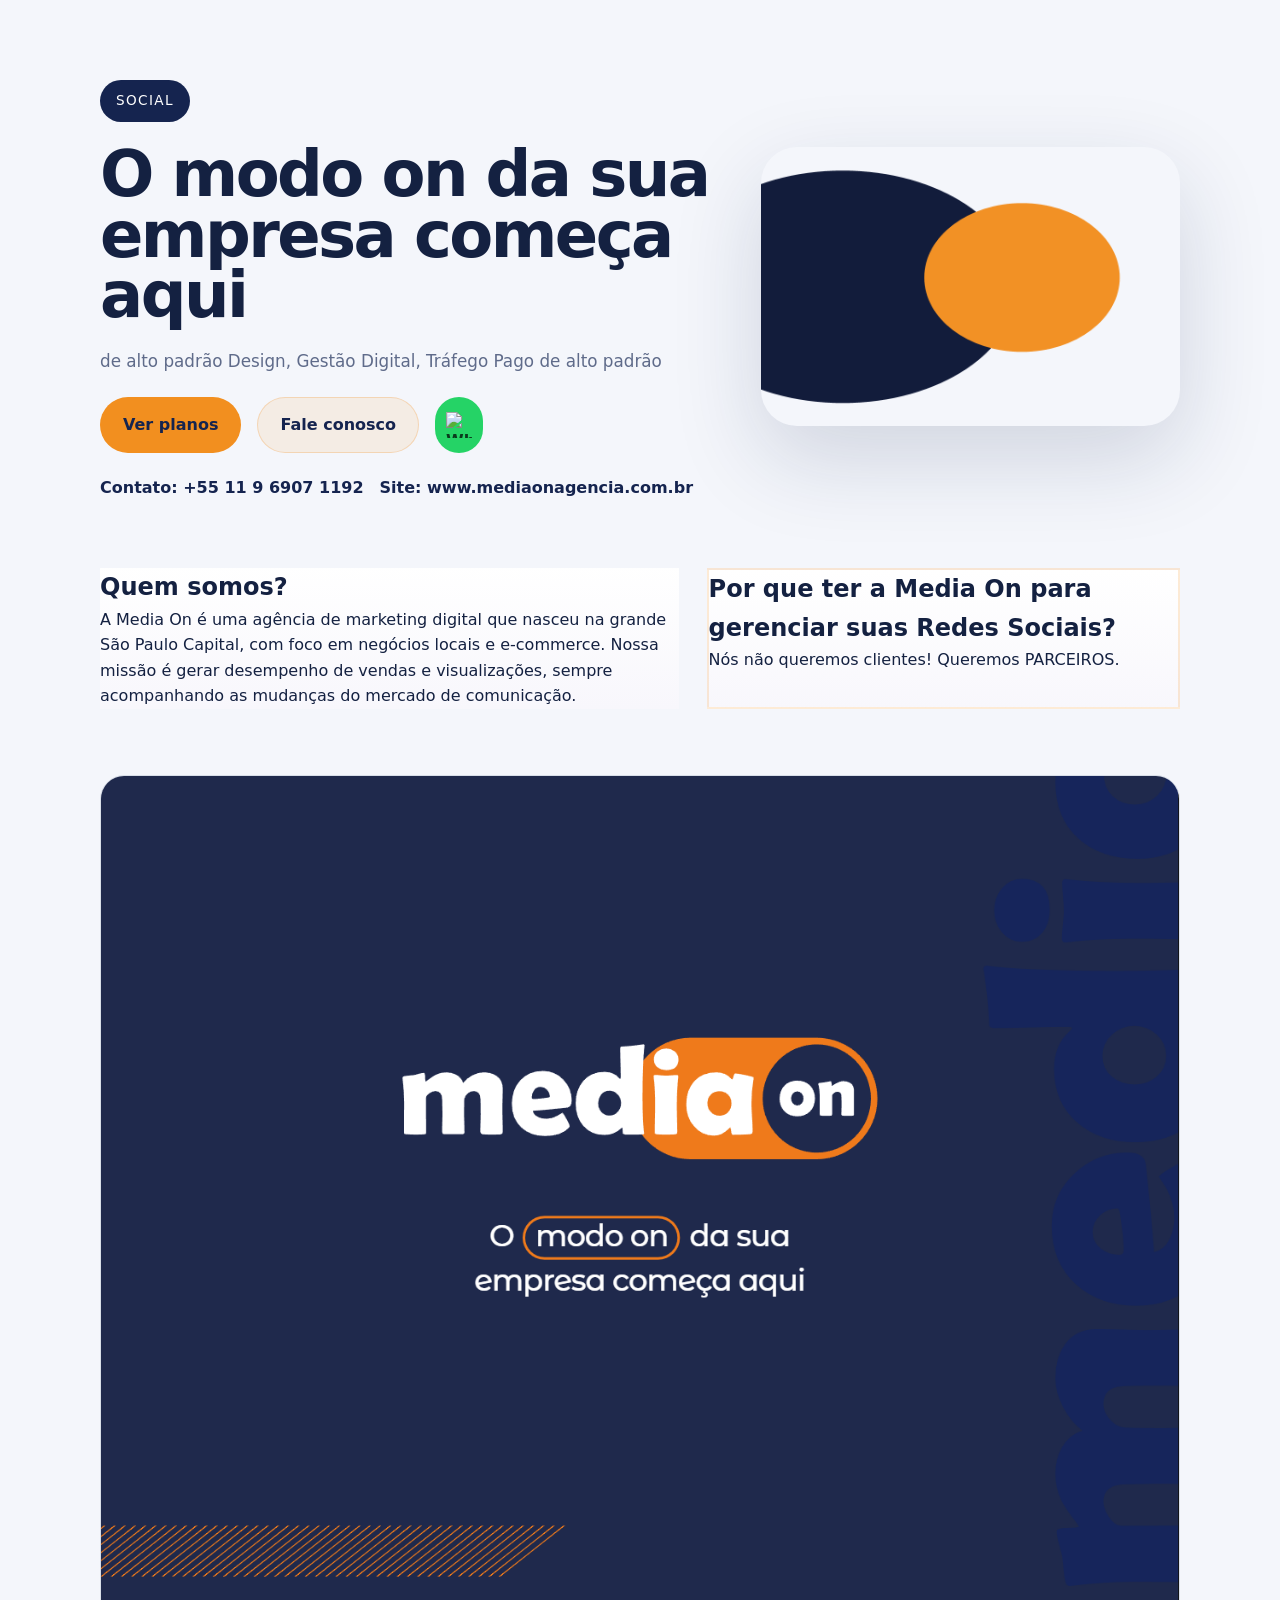
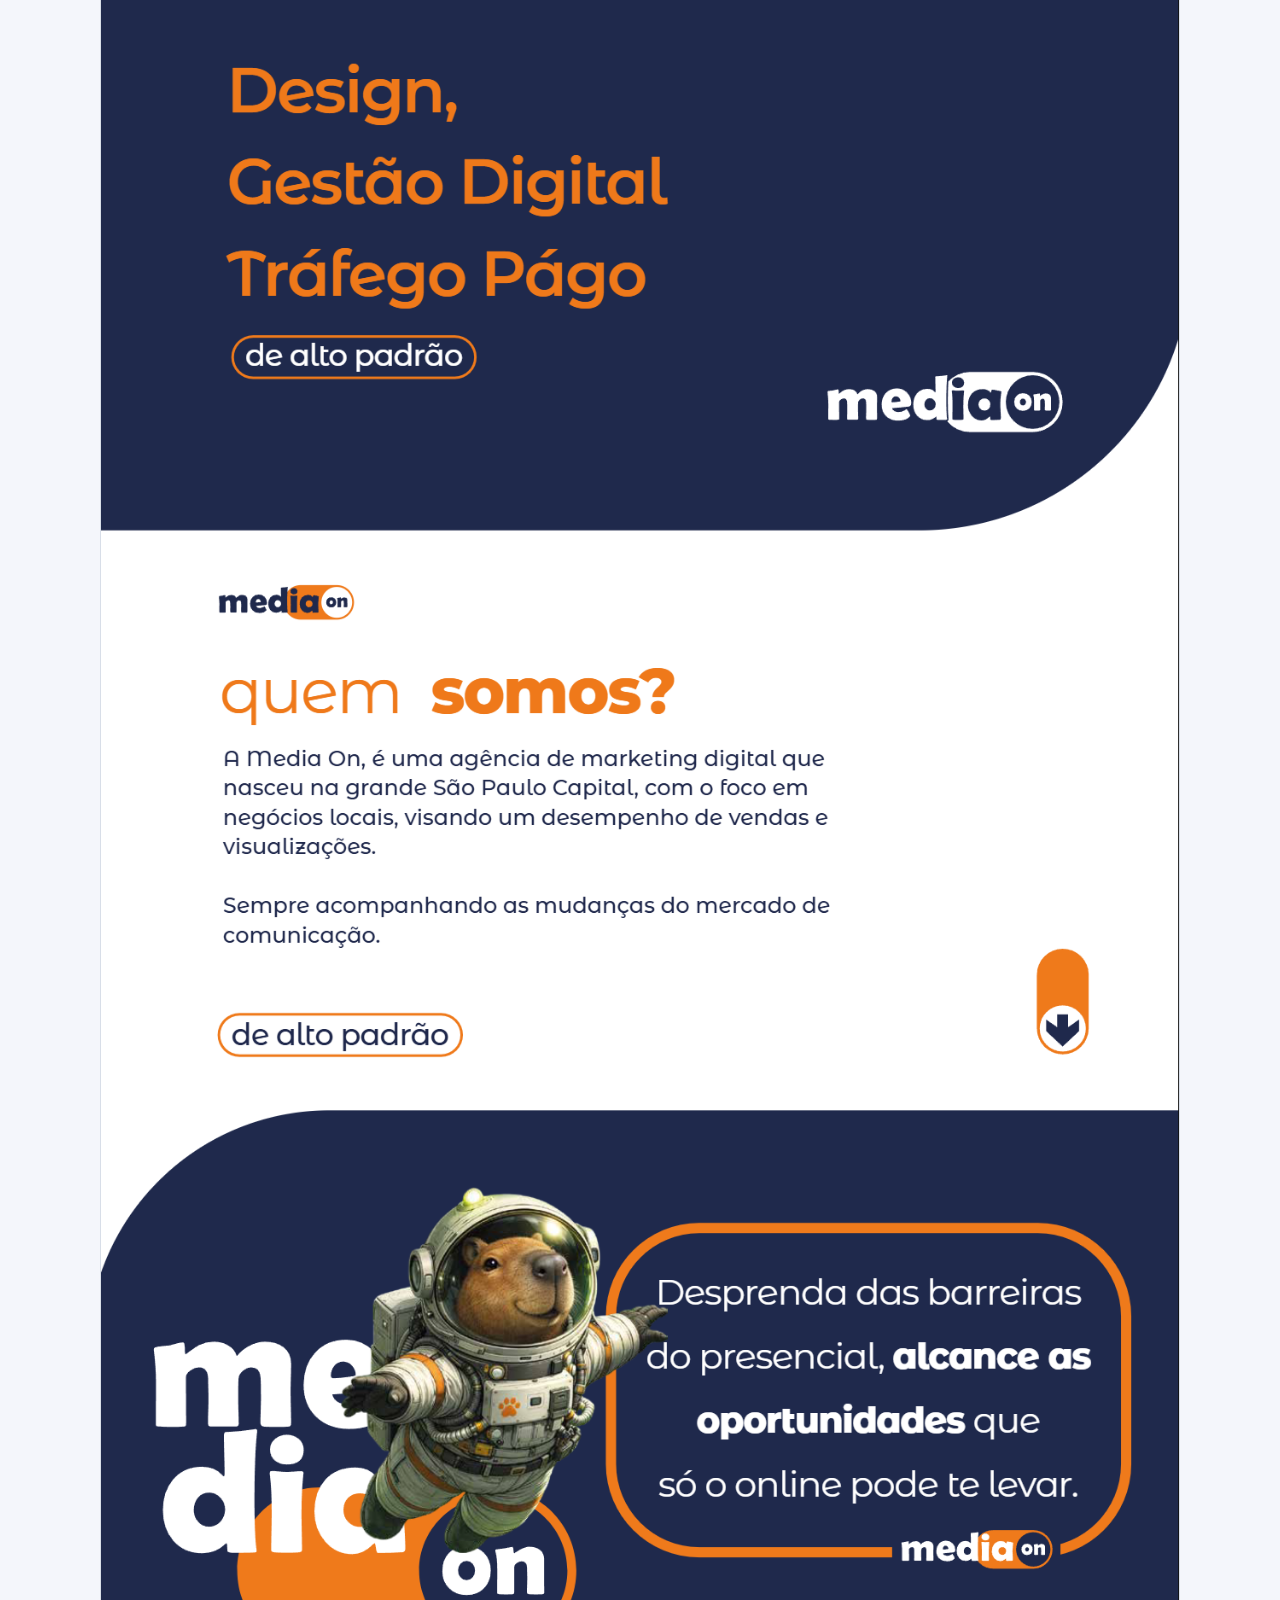
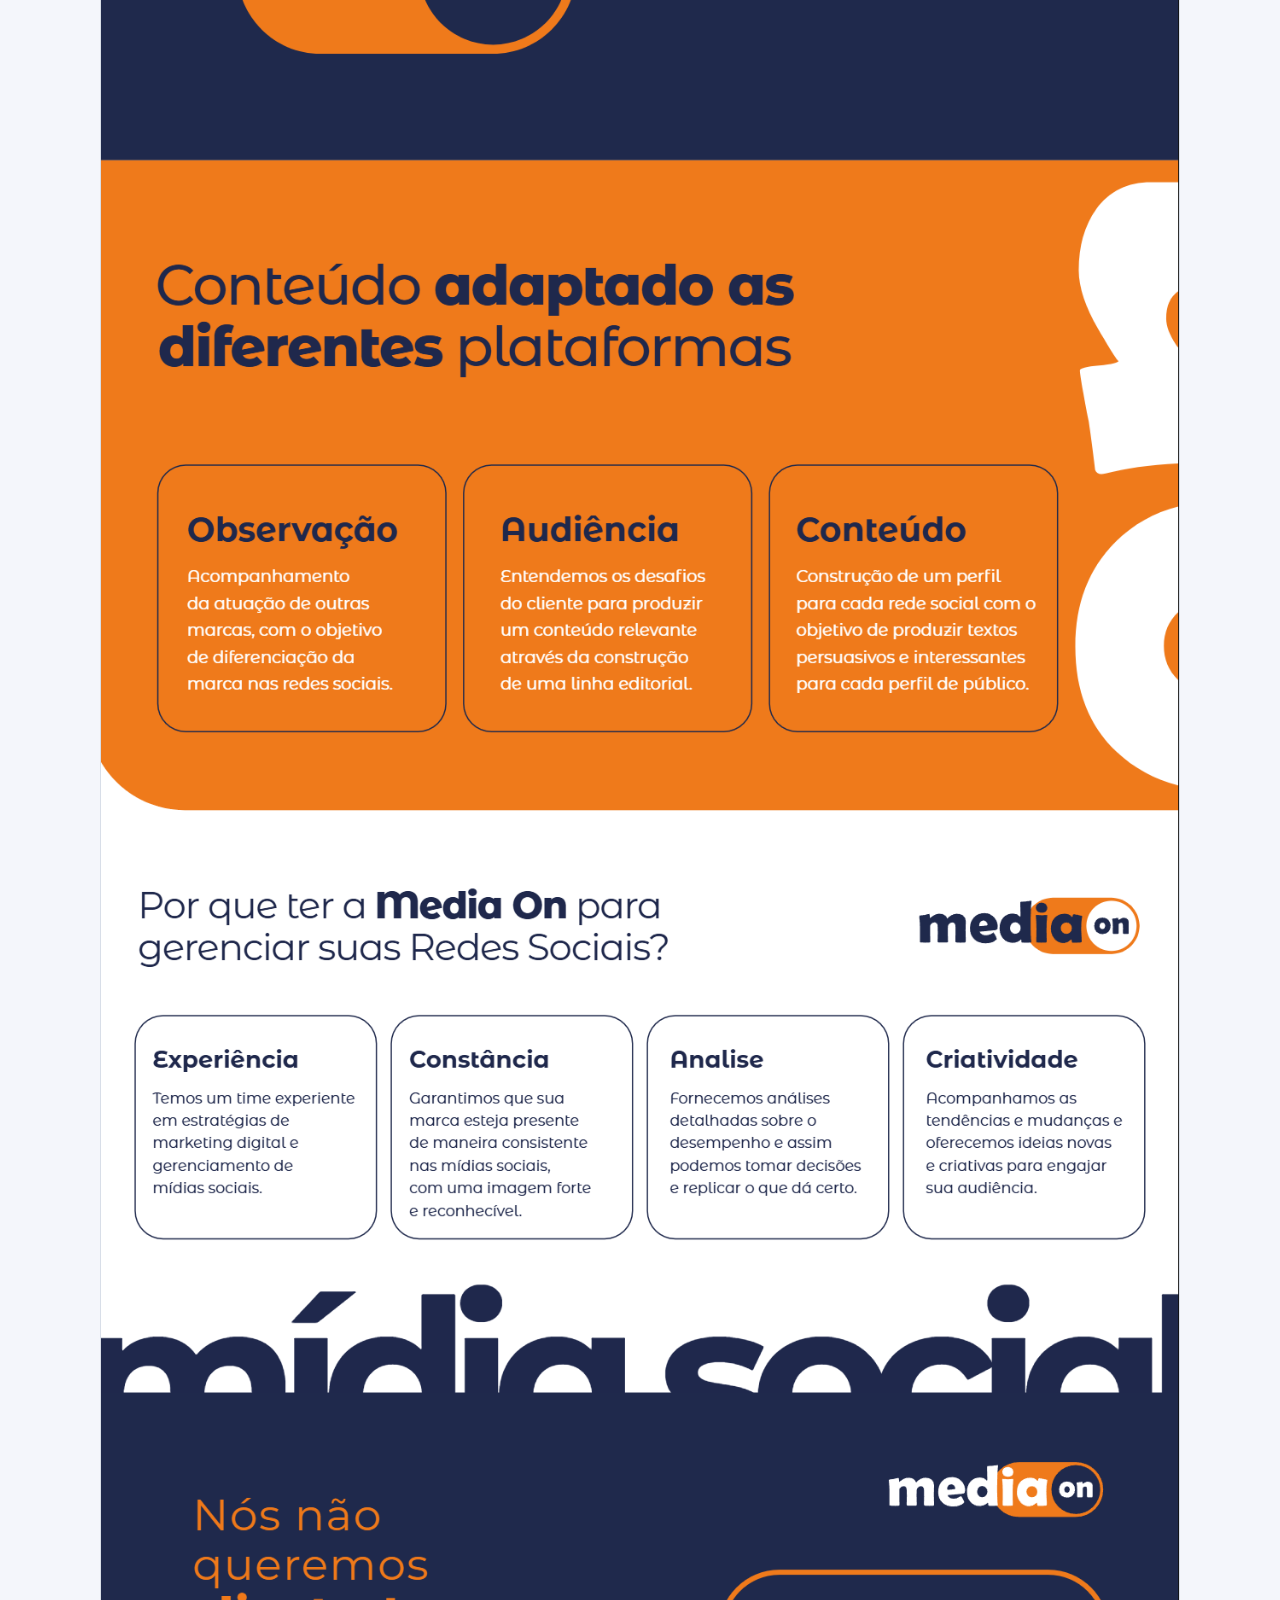
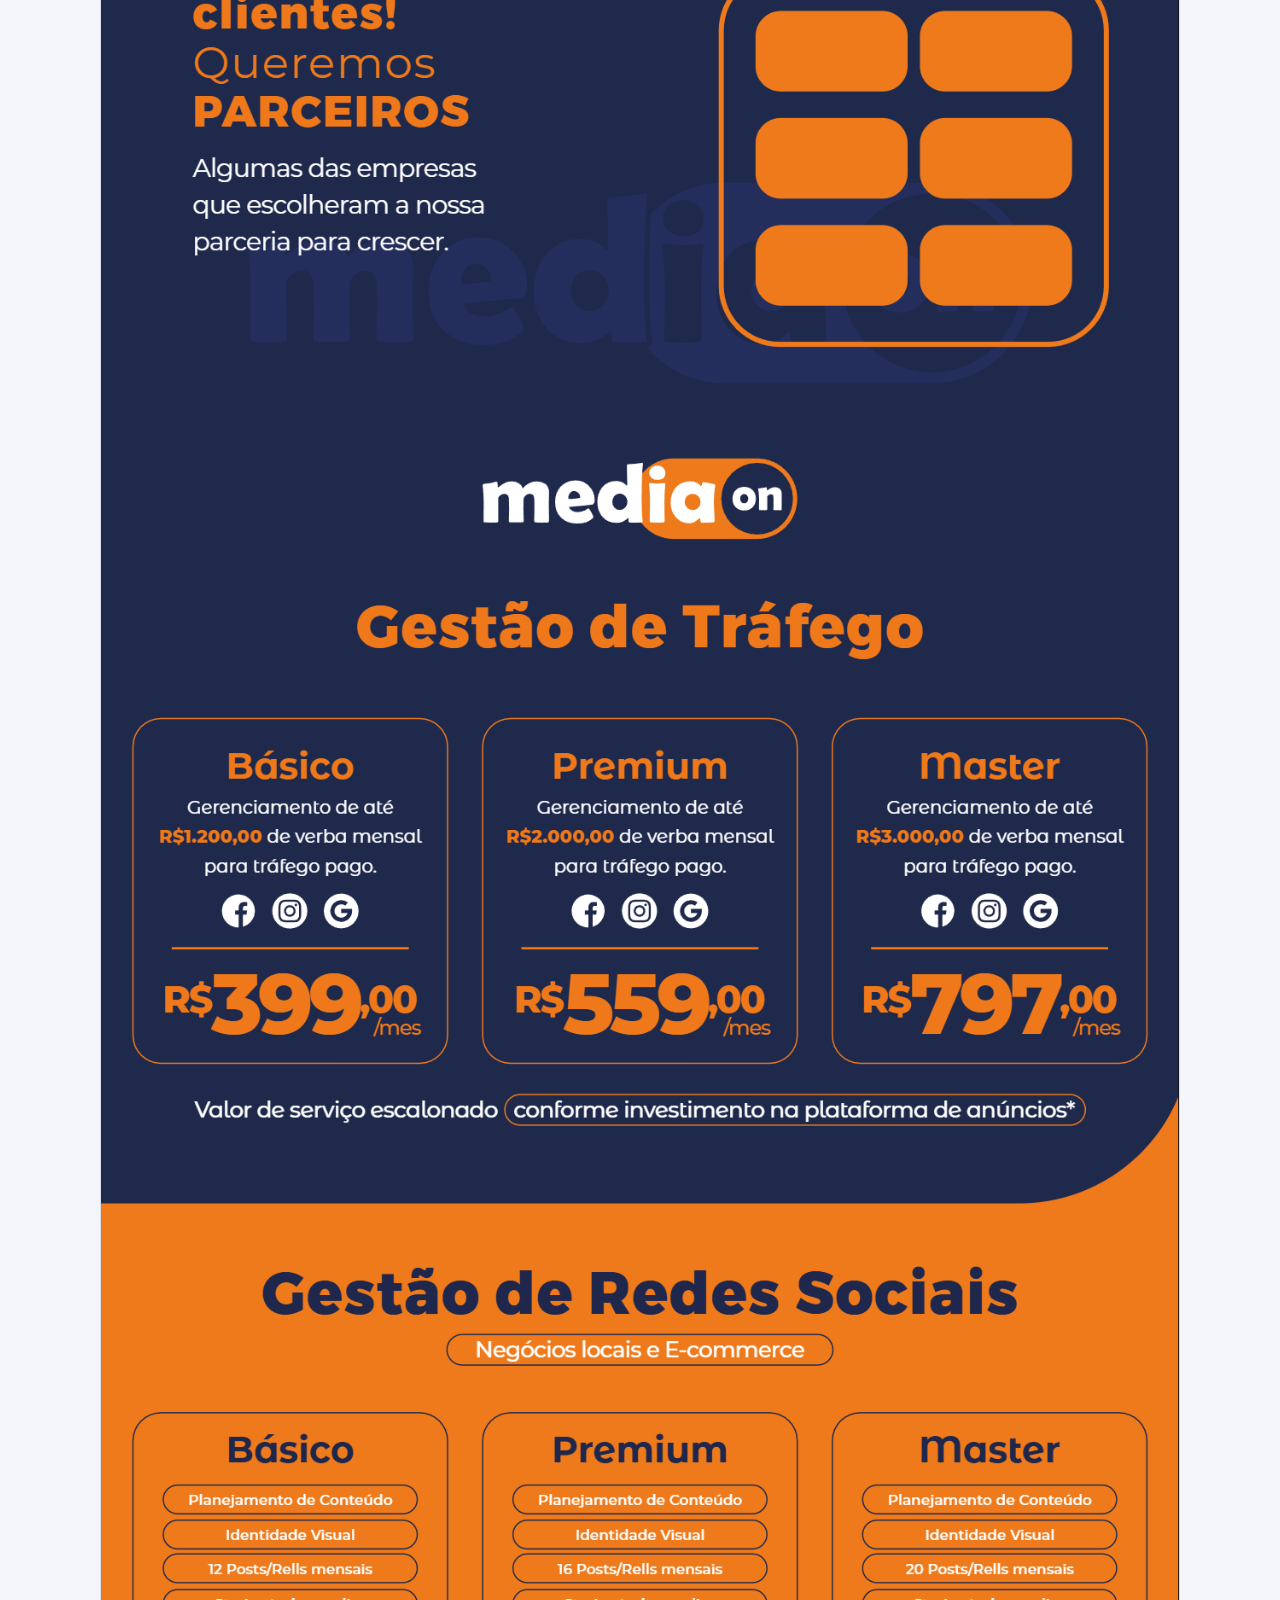
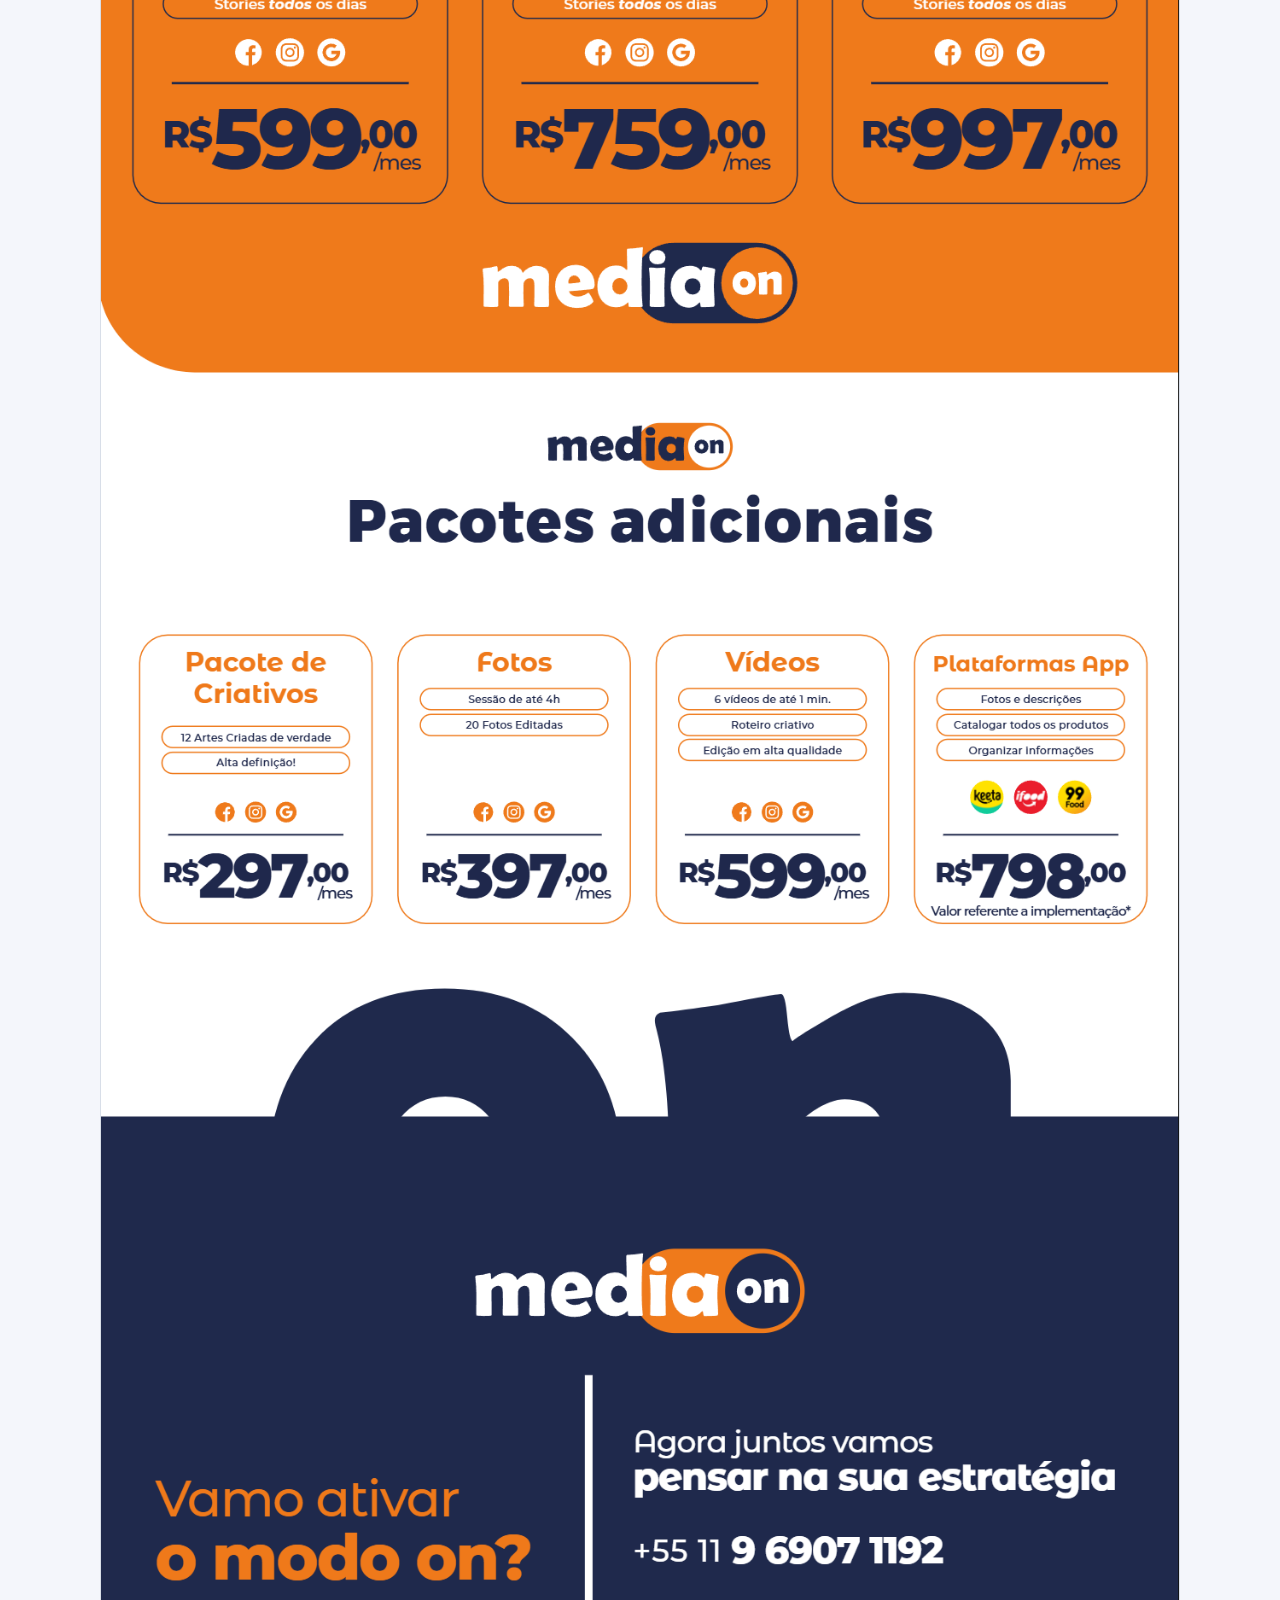
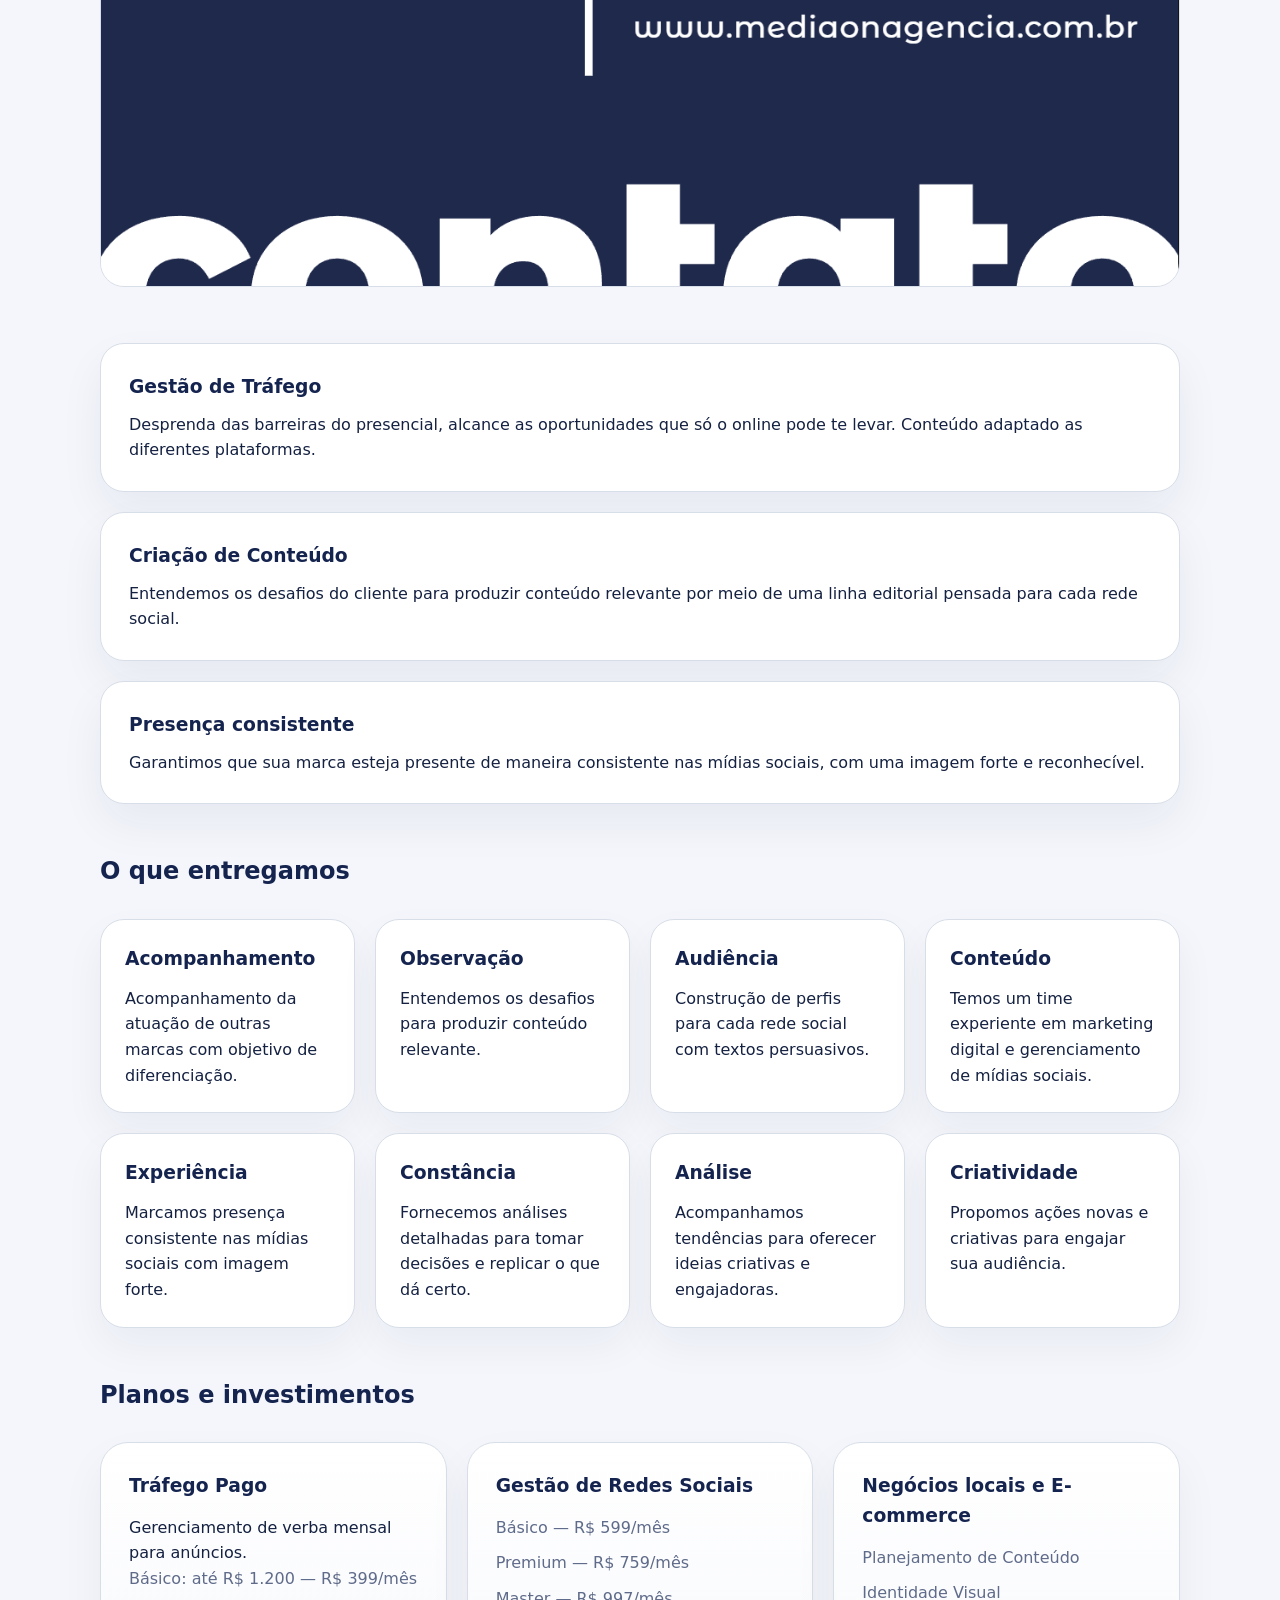
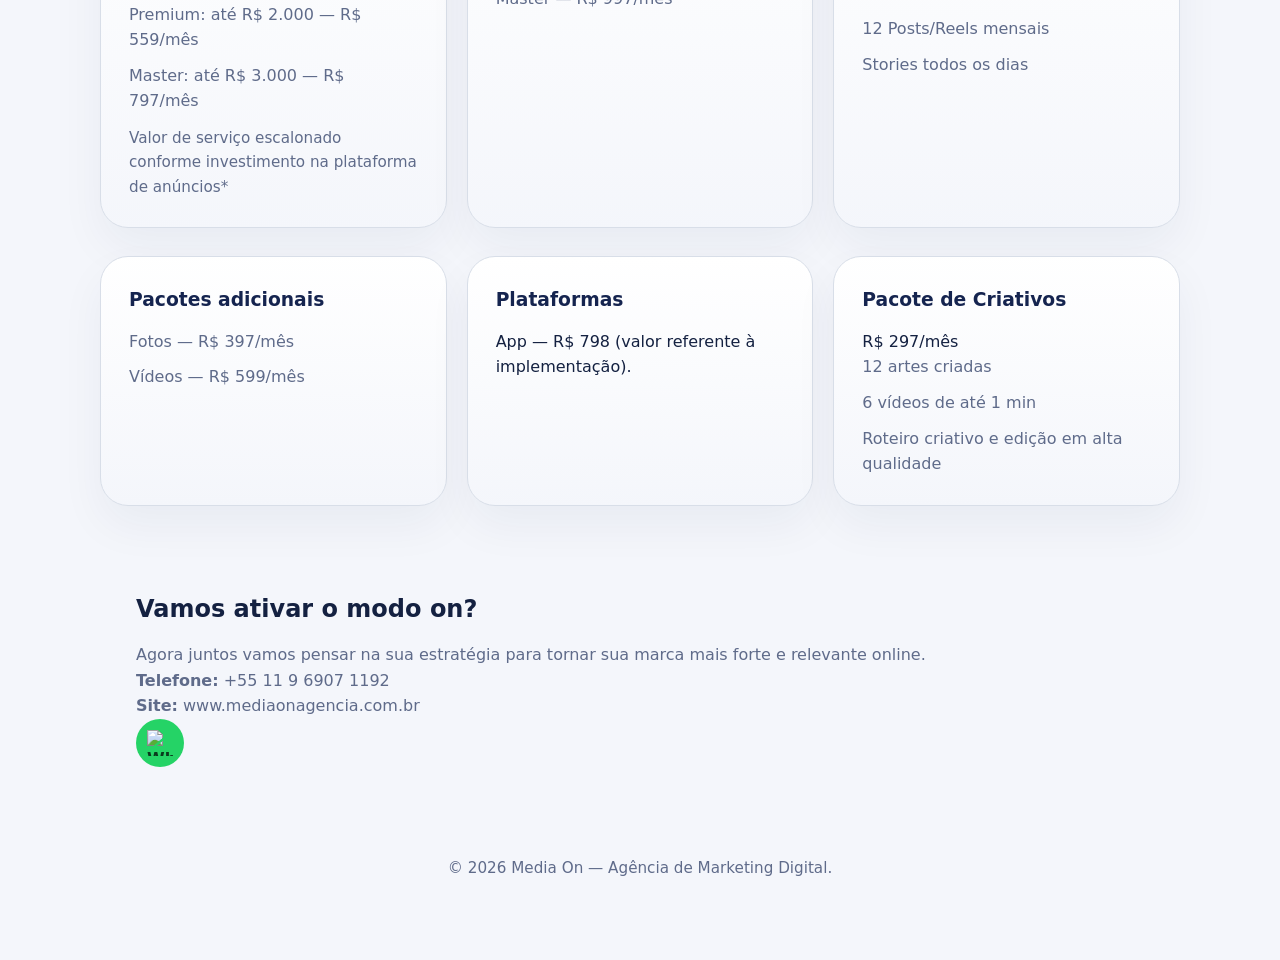
==== commit 2080d896: "Alteração no icone do Whatsapp" ====
--- a/index.html
+++ b/index.html
@@ -17,7 +17,7 @@
                     <a href="#planos" class="button button-primary">Ver planos</a>
                     <a href="#contato" class="button button-secondary">Fale conosco</a>
                     <a href="https://wa.me/5511969071192" target="_blank" rel="noreferrer" class="button button-whatsapp">
-                        <img src="assets/whatsapp-icon.png" alt="WhatsApp" class="whatsapp-icon">
+                        <img src="assets/whatsapp_P.png" alt="WhatsApp" class="whatsapp-icon">
                     </a>
                 </div>
                 <div class="hero-contact">
@@ -43,8 +43,6 @@
 
         <section class="section preview-section">
             <div class="card">
-                <h2>Preview do material</h2>
-                <p>Imagem extraída do PDF para facilitar futuras alterações visuais.</p>
                 <img src="assets/pdf-page-1.png" alt="Preview do PDF" class="pdf-preview">
             </div>
         </section>
@@ -140,7 +138,7 @@
                 <p><strong>Telefone:</strong> +55 11 9 6907 1192</p>
                 <p><strong>Site:</strong> www.mediaonagencia.com.br</p>
                 <a href="https://wa.me/5511969071192" target="_blank" rel="noreferrer" class="button button-whatsapp">
-                    <img src="assets/whatsapp-icon.png" alt="WhatsApp" class="whatsapp-icon">
+                    <img src="assets/whatsapp_icon.png" alt="WhatsApp" class="whatsapp-icon">
                 </a>
             </div>
         </section>
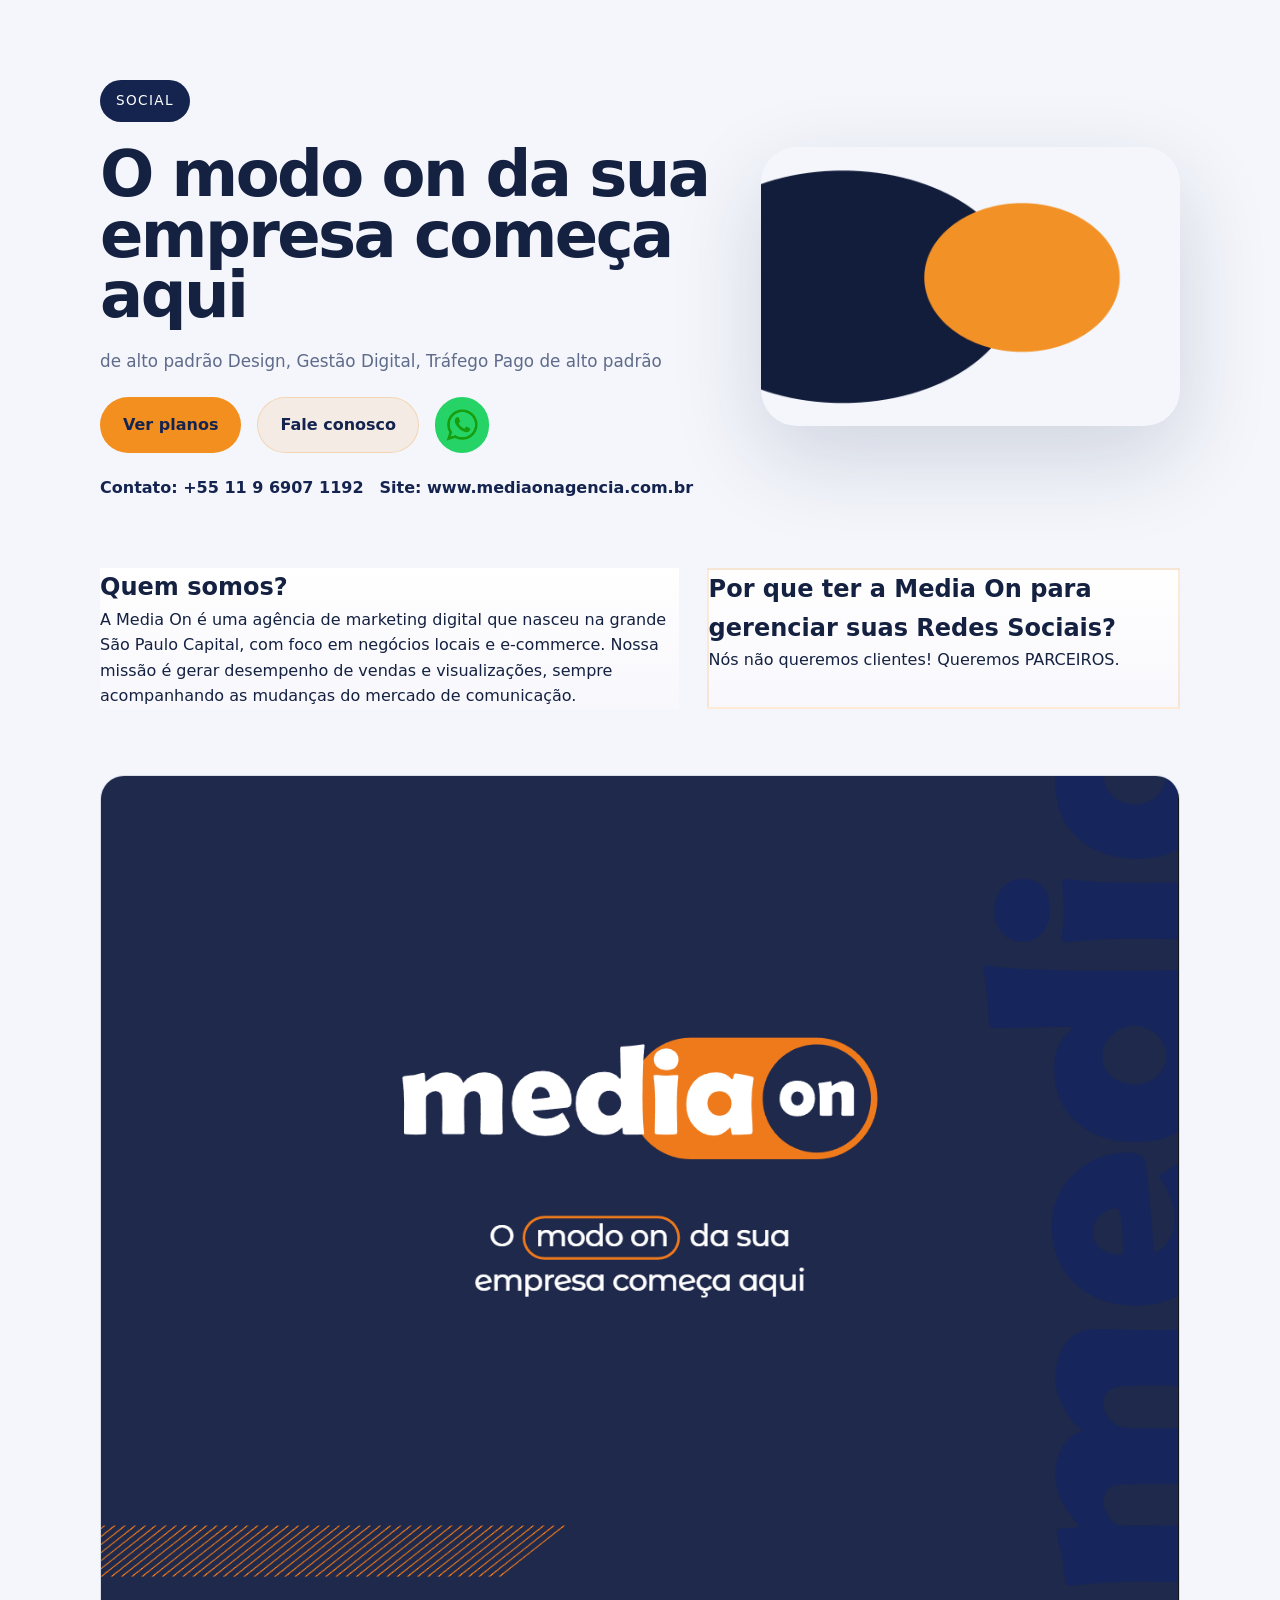
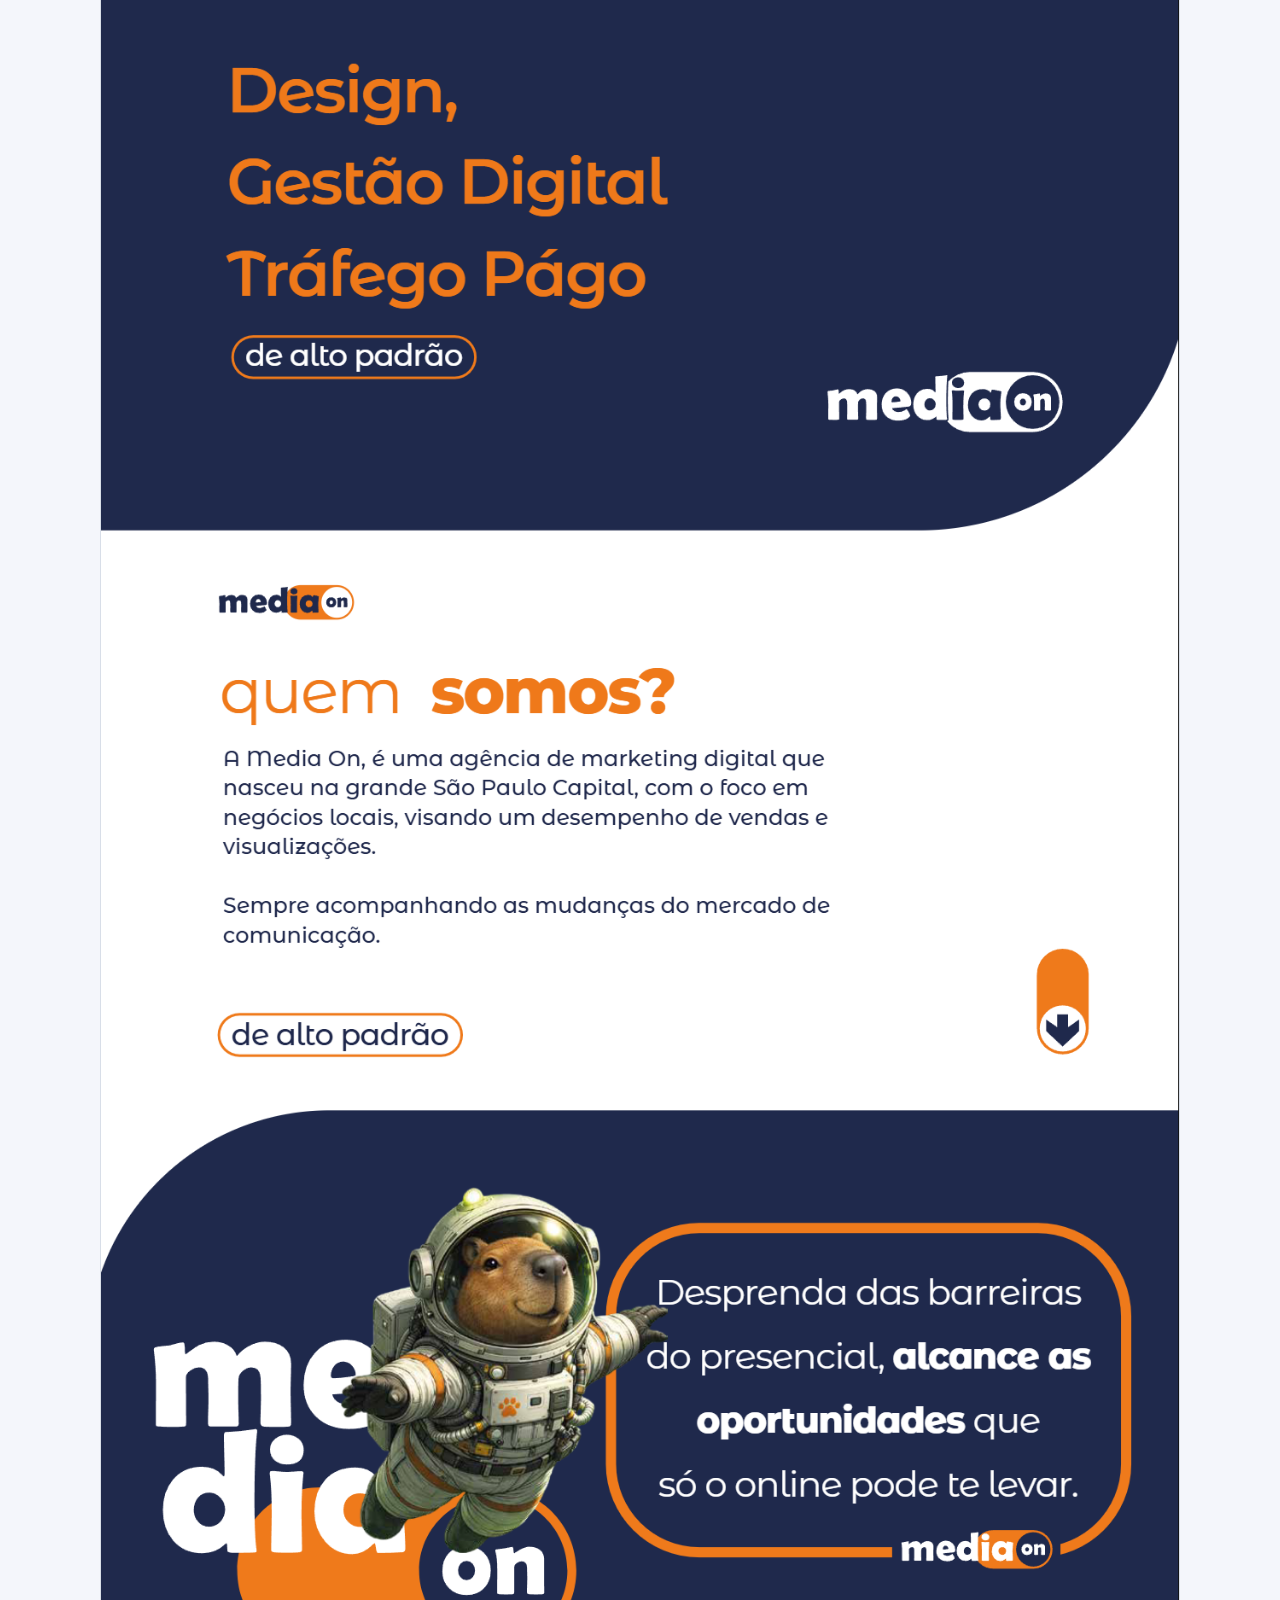
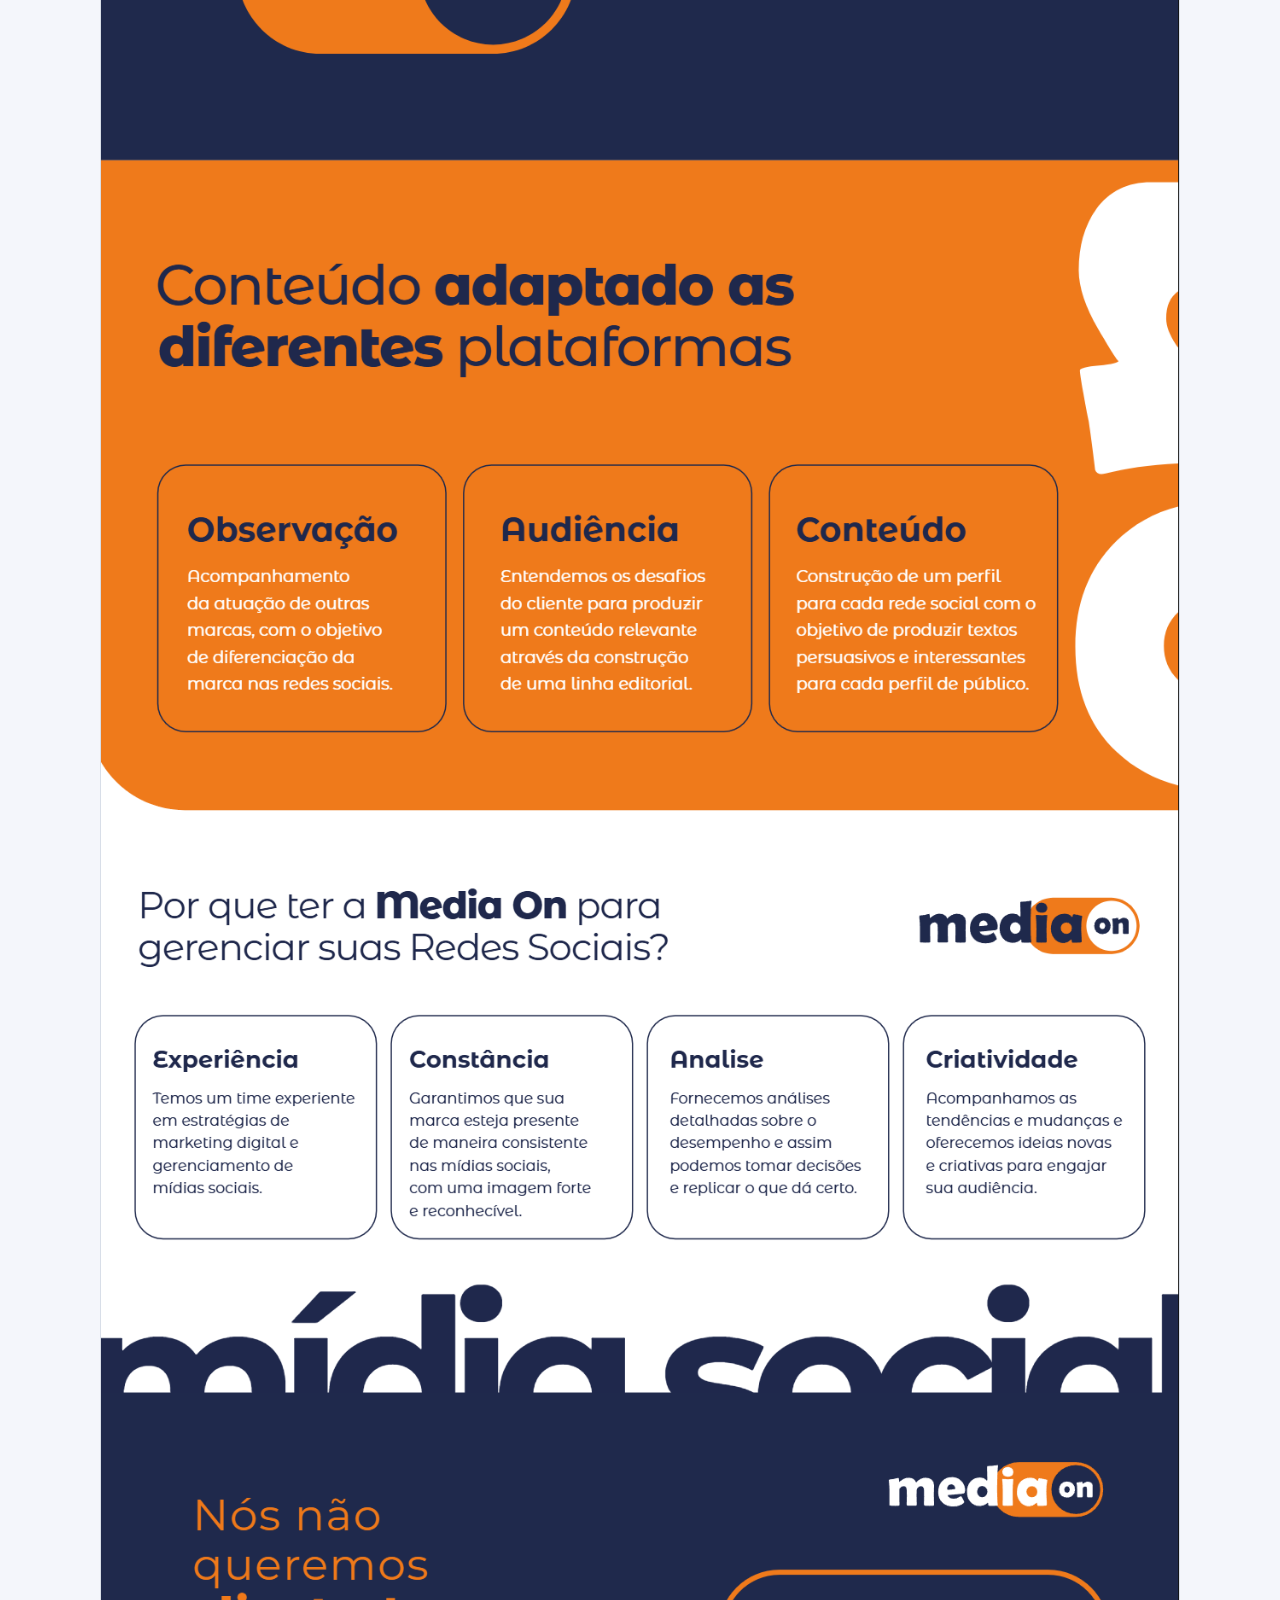
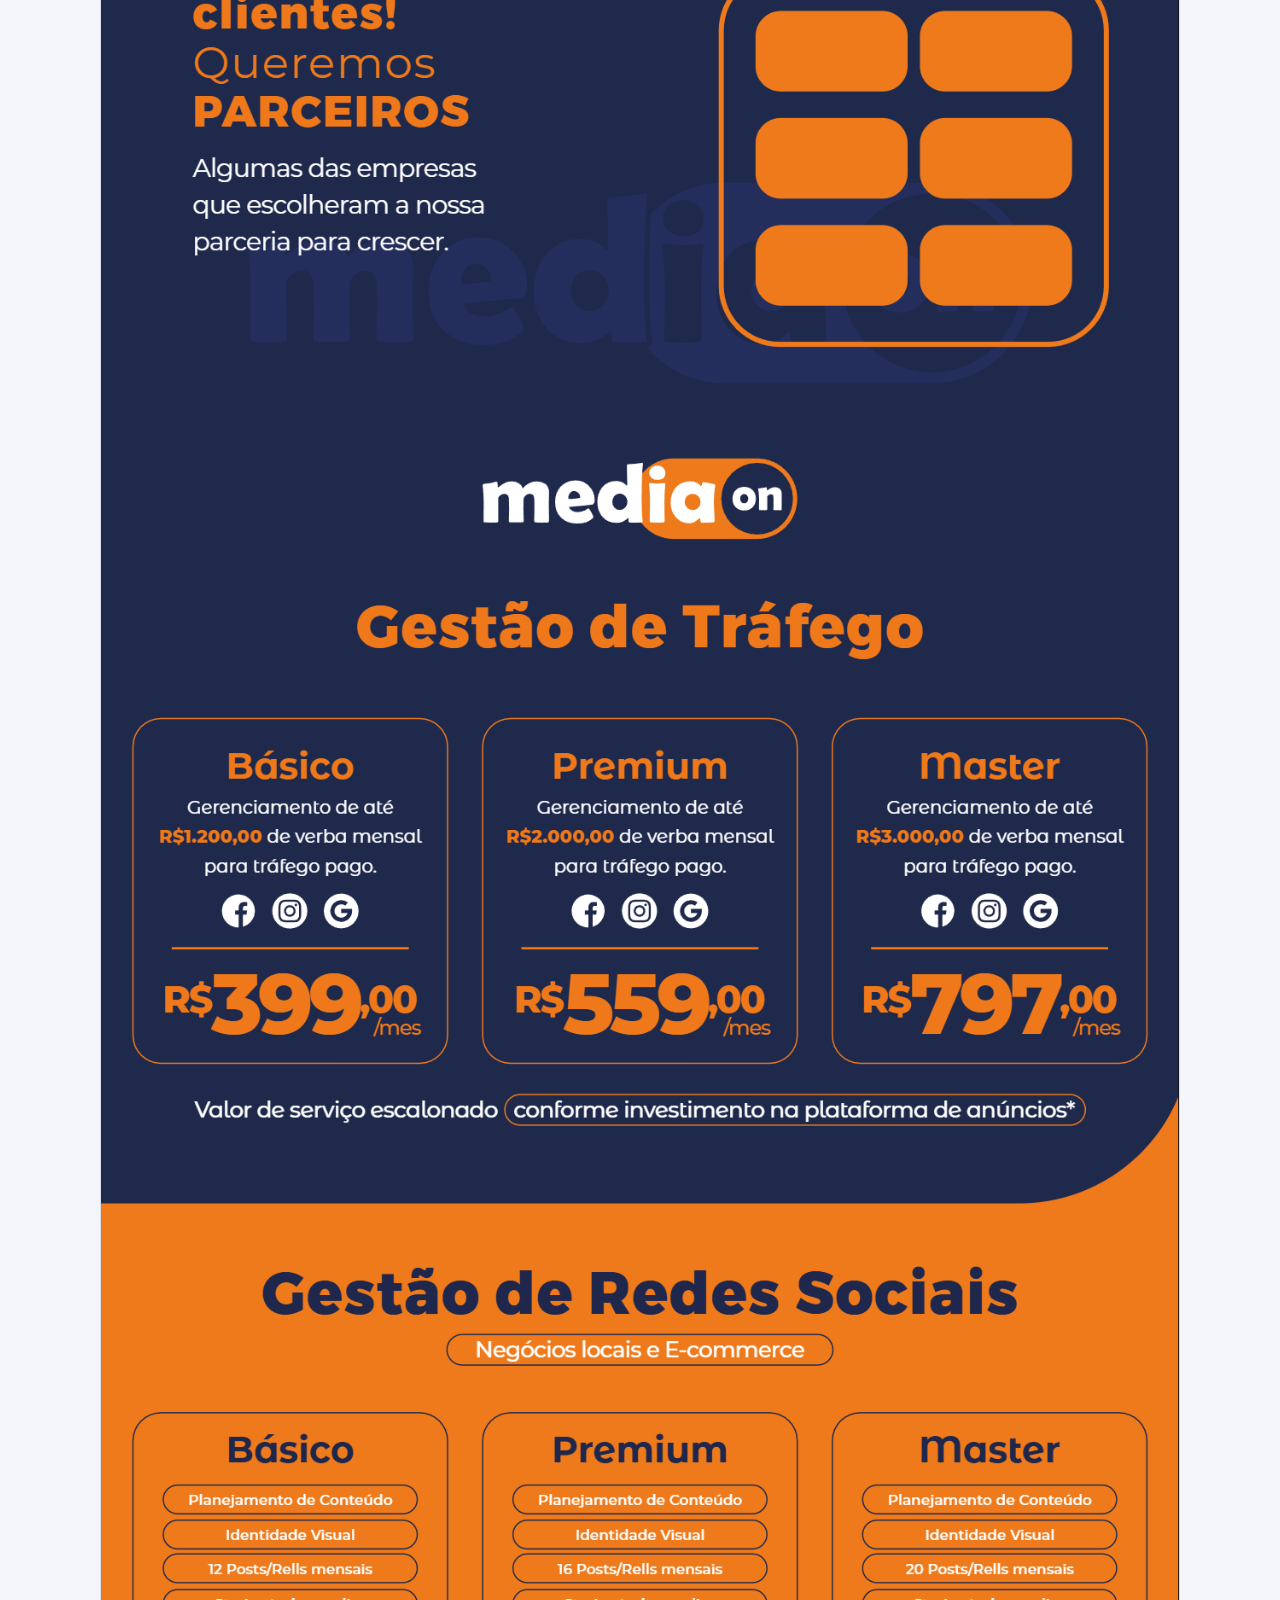
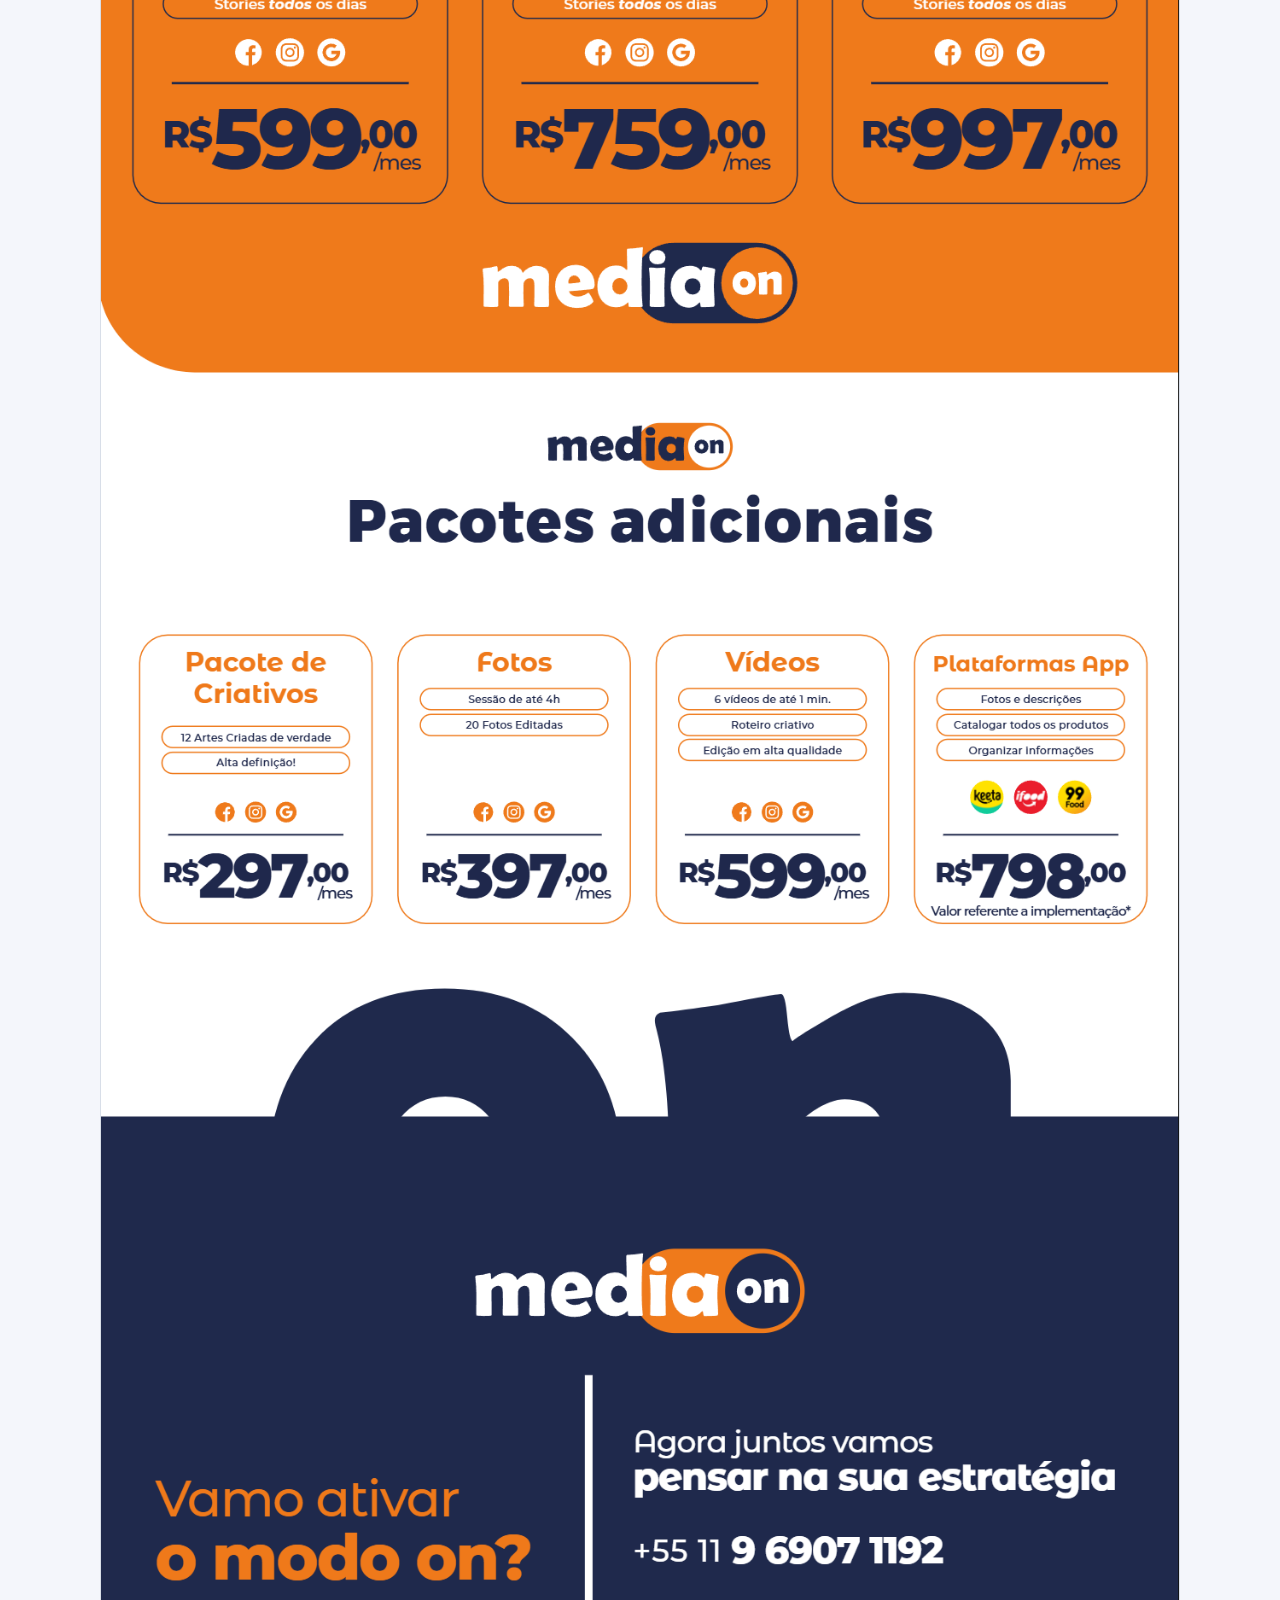
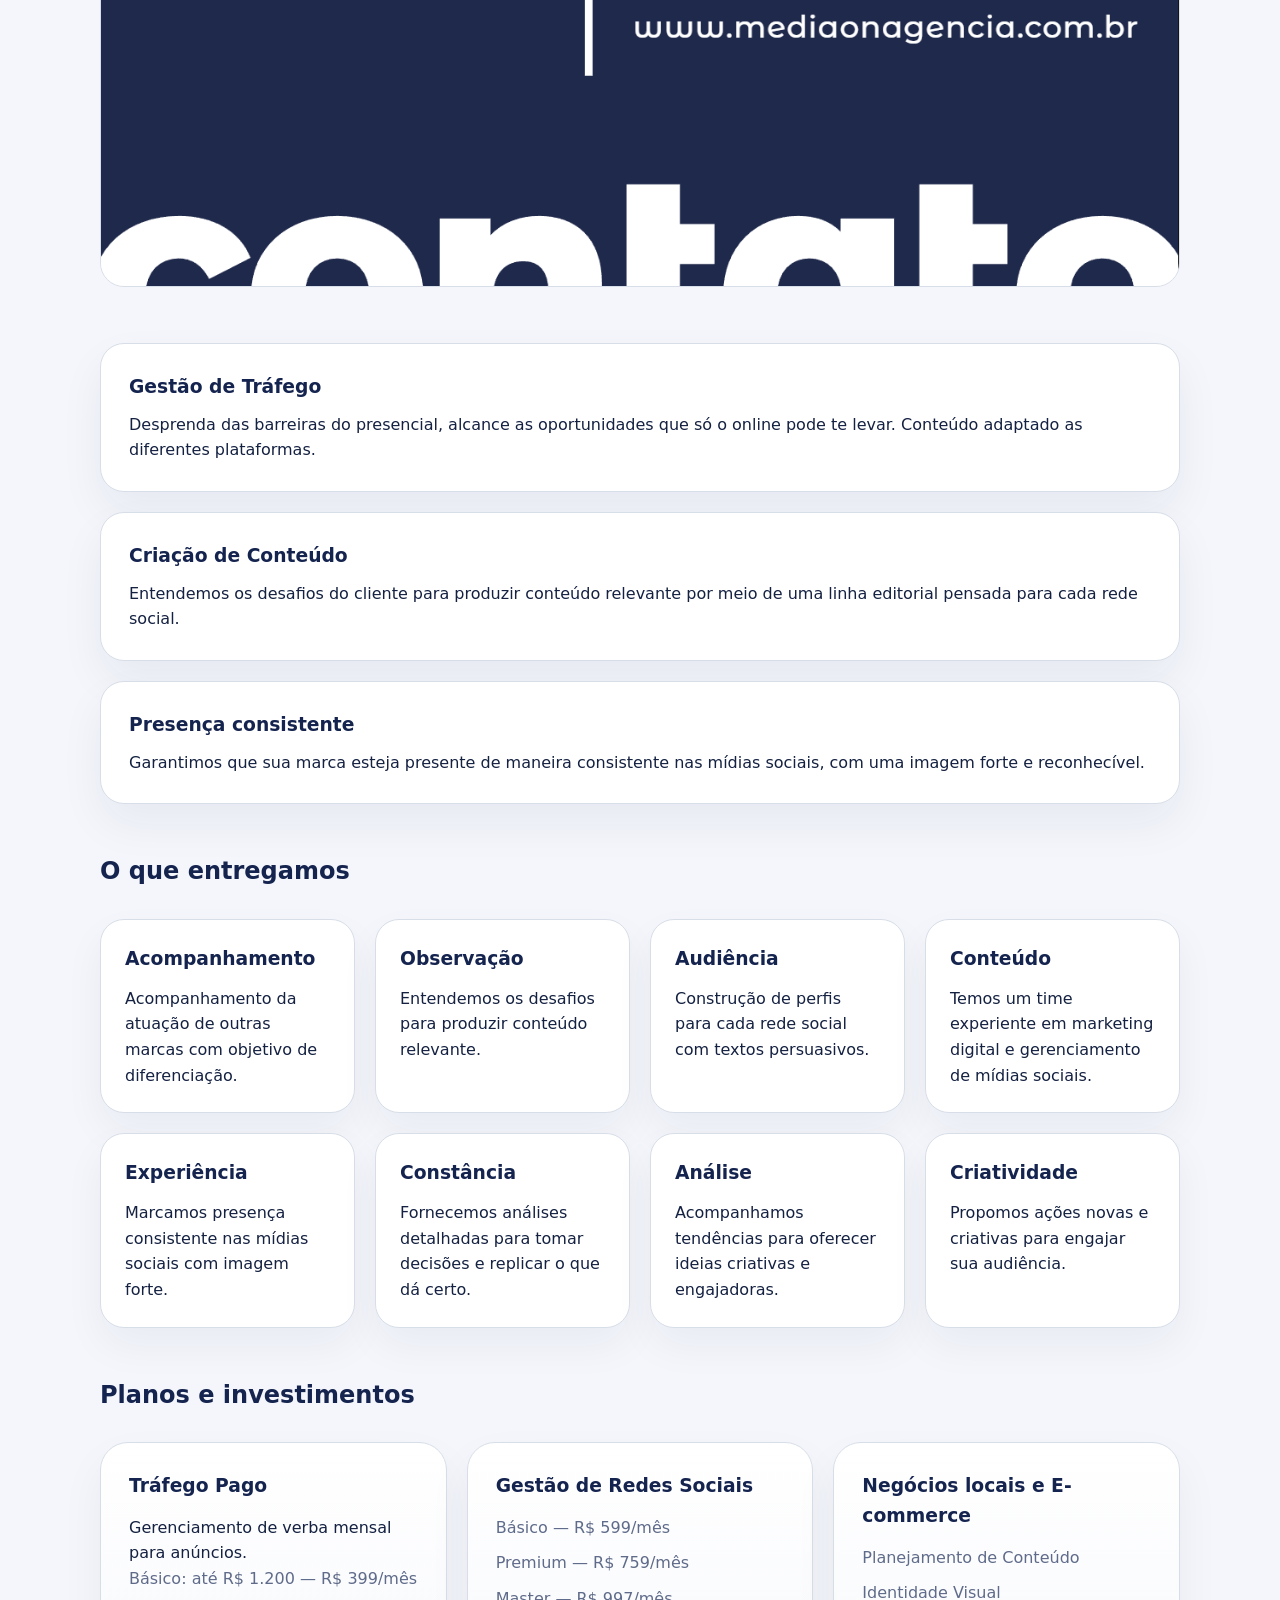
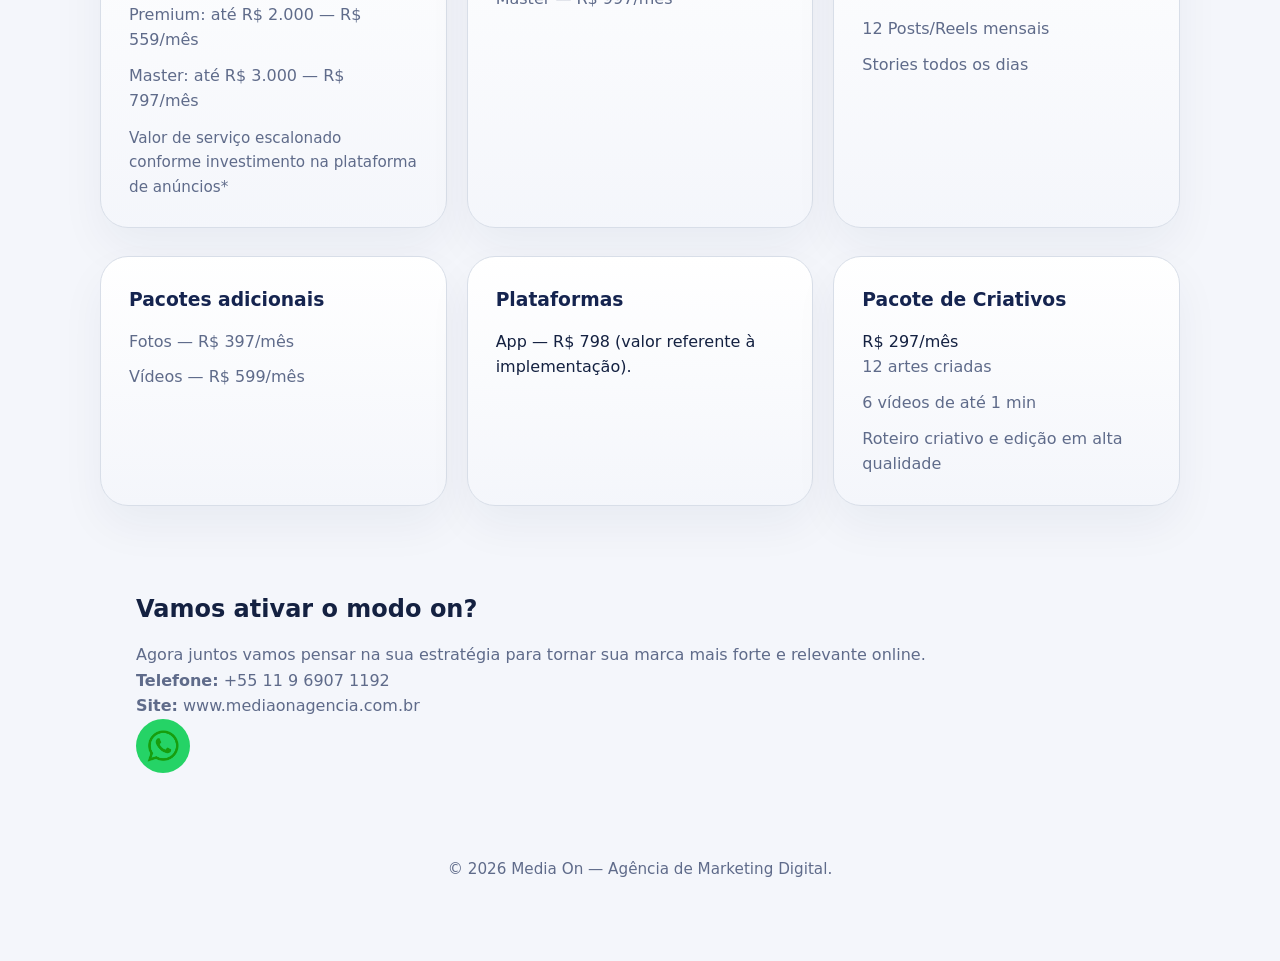
==== commit 82737d02: "Icon Whatsapp corrigido" ====
--- a/index.html
+++ b/index.html
@@ -17,7 +17,7 @@
                     <a href="#planos" class="button button-primary">Ver planos</a>
                     <a href="#contato" class="button button-secondary">Fale conosco</a>
                     <a href="https://wa.me/5511969071192" target="_blank" rel="noreferrer" class="button button-whatsapp">
-                        <img src="assets/whatsapp_P.png" alt="WhatsApp" class="whatsapp-icon">
+                        <img src="assets/whatsapp_PNG.png" alt="WhatsApp" class="whatsapp-icon">
                     </a>
                 </div>
                 <div class="hero-contact">
@@ -138,7 +138,7 @@
                 <p><strong>Telefone:</strong> +55 11 9 6907 1192</p>
                 <p><strong>Site:</strong> www.mediaonagencia.com.br</p>
                 <a href="https://wa.me/5511969071192" target="_blank" rel="noreferrer" class="button button-whatsapp">
-                    <img src="assets/whatsapp_icon.png" alt="WhatsApp" class="whatsapp-icon">
+                    <img src="assets/whatsapp_PNG.png" alt="WhatsApp" class="whatsapp-icon">
                 </a>
             </div>
         </section>
--- a/style.css
+++ b/style.css
@@ -128,9 +128,10 @@
 }
 
 .whatsapp-icon {
-    width: 26px;
-    height: 26px;
+    width: 32px;
+    height: 32px;
     display: block;
+    object-fit: contain;
 }
 
 .button:hover {
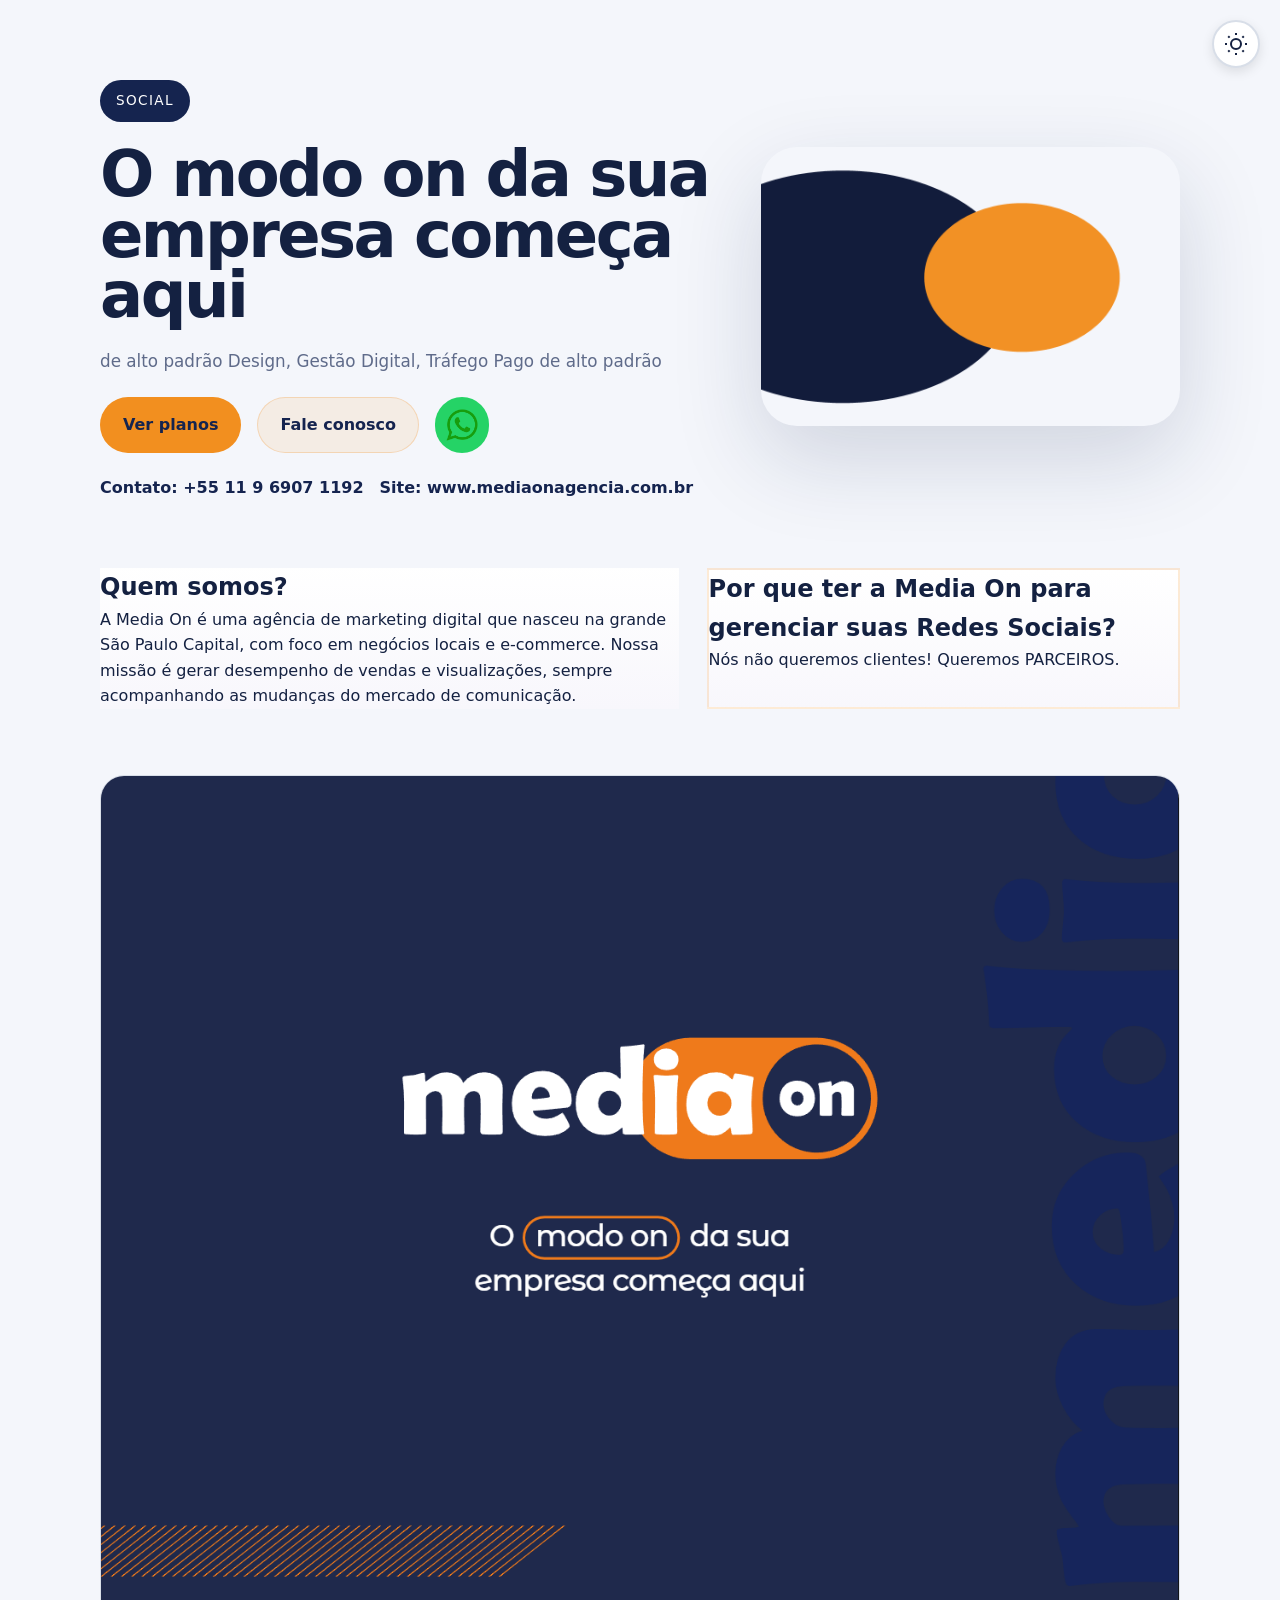
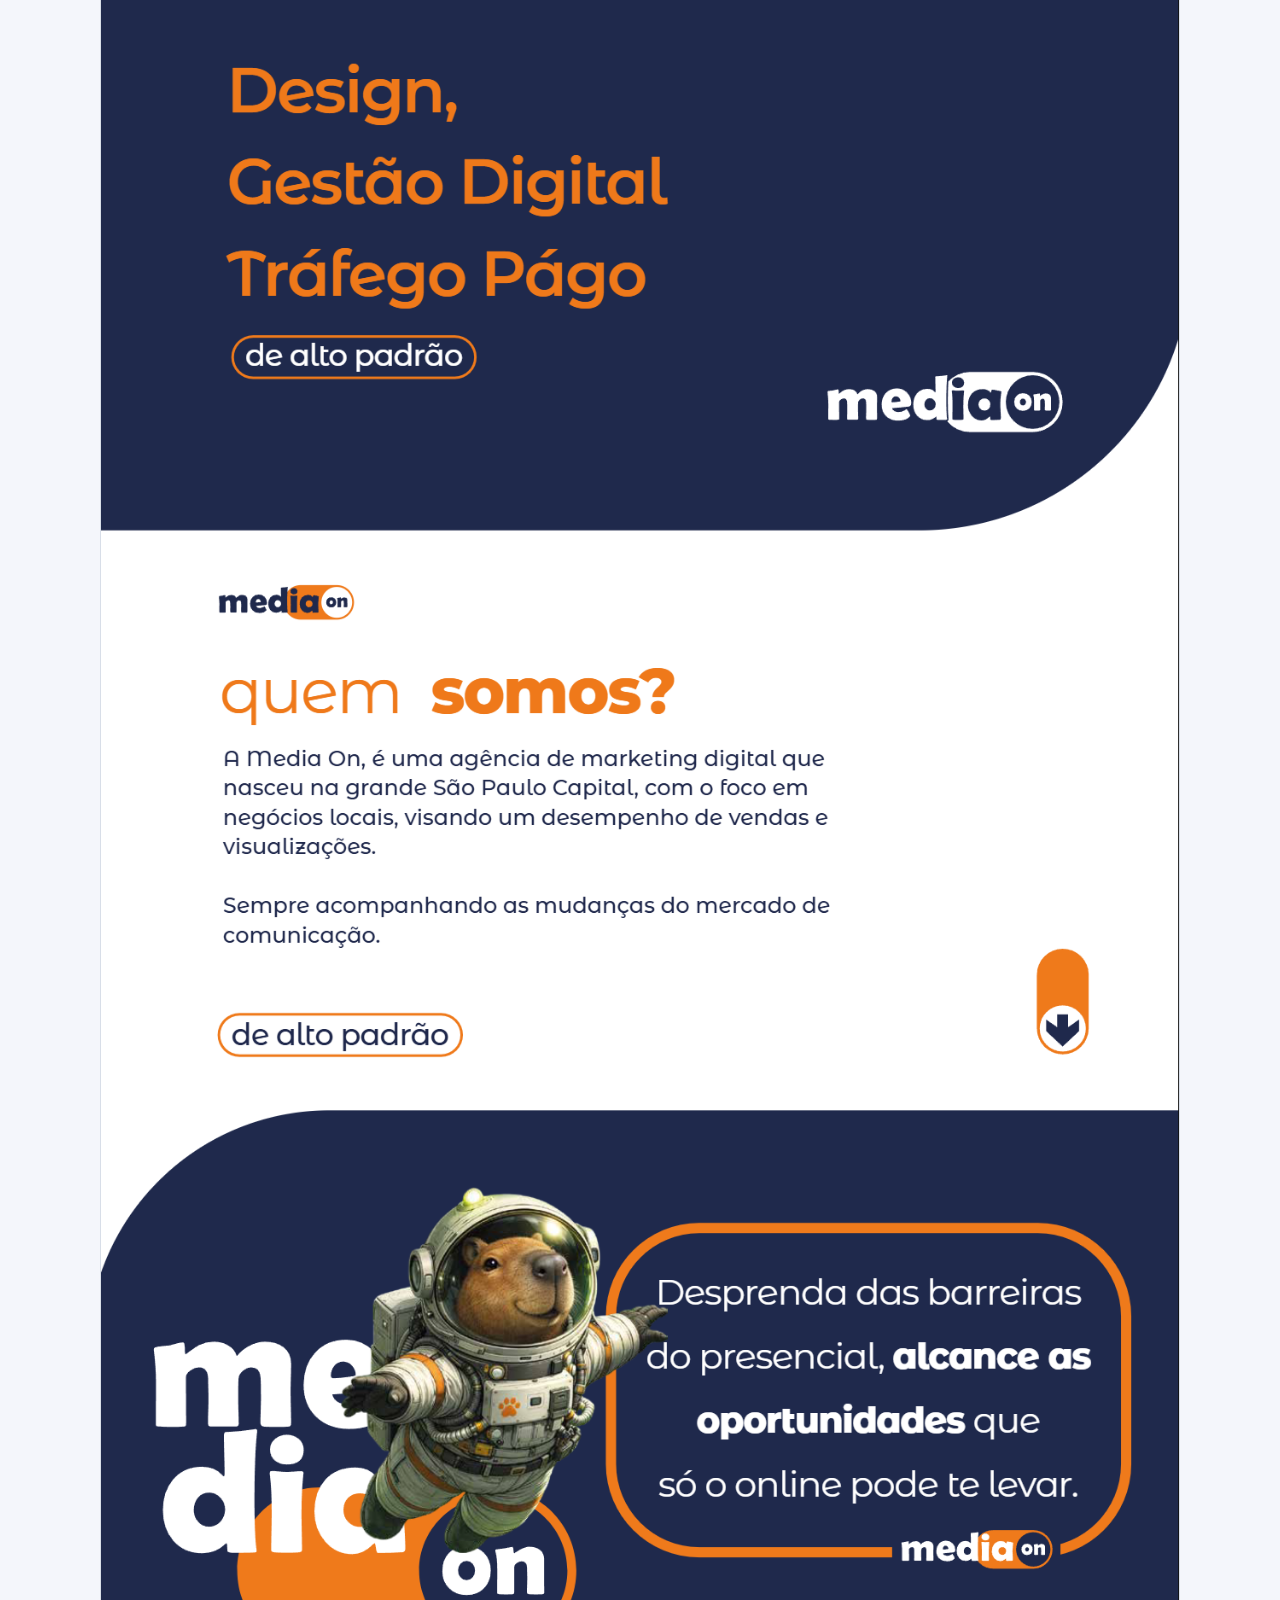
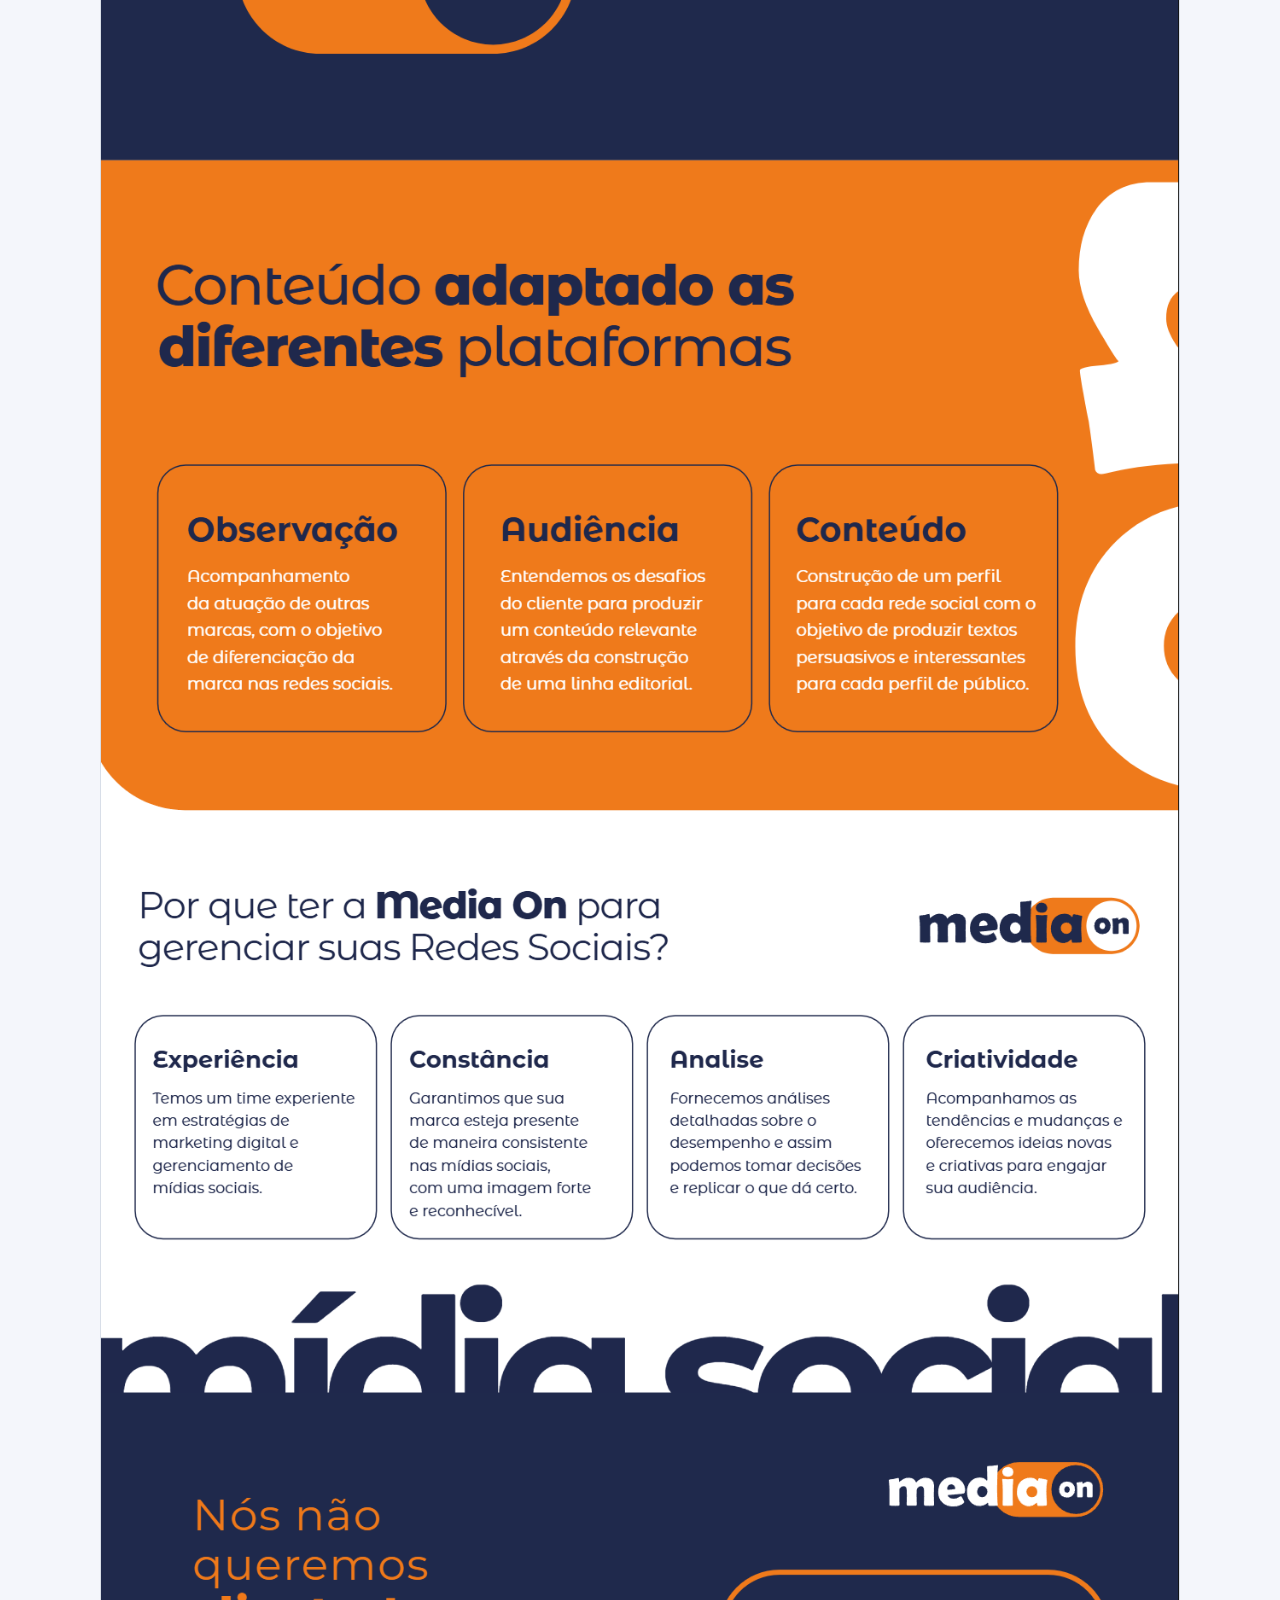
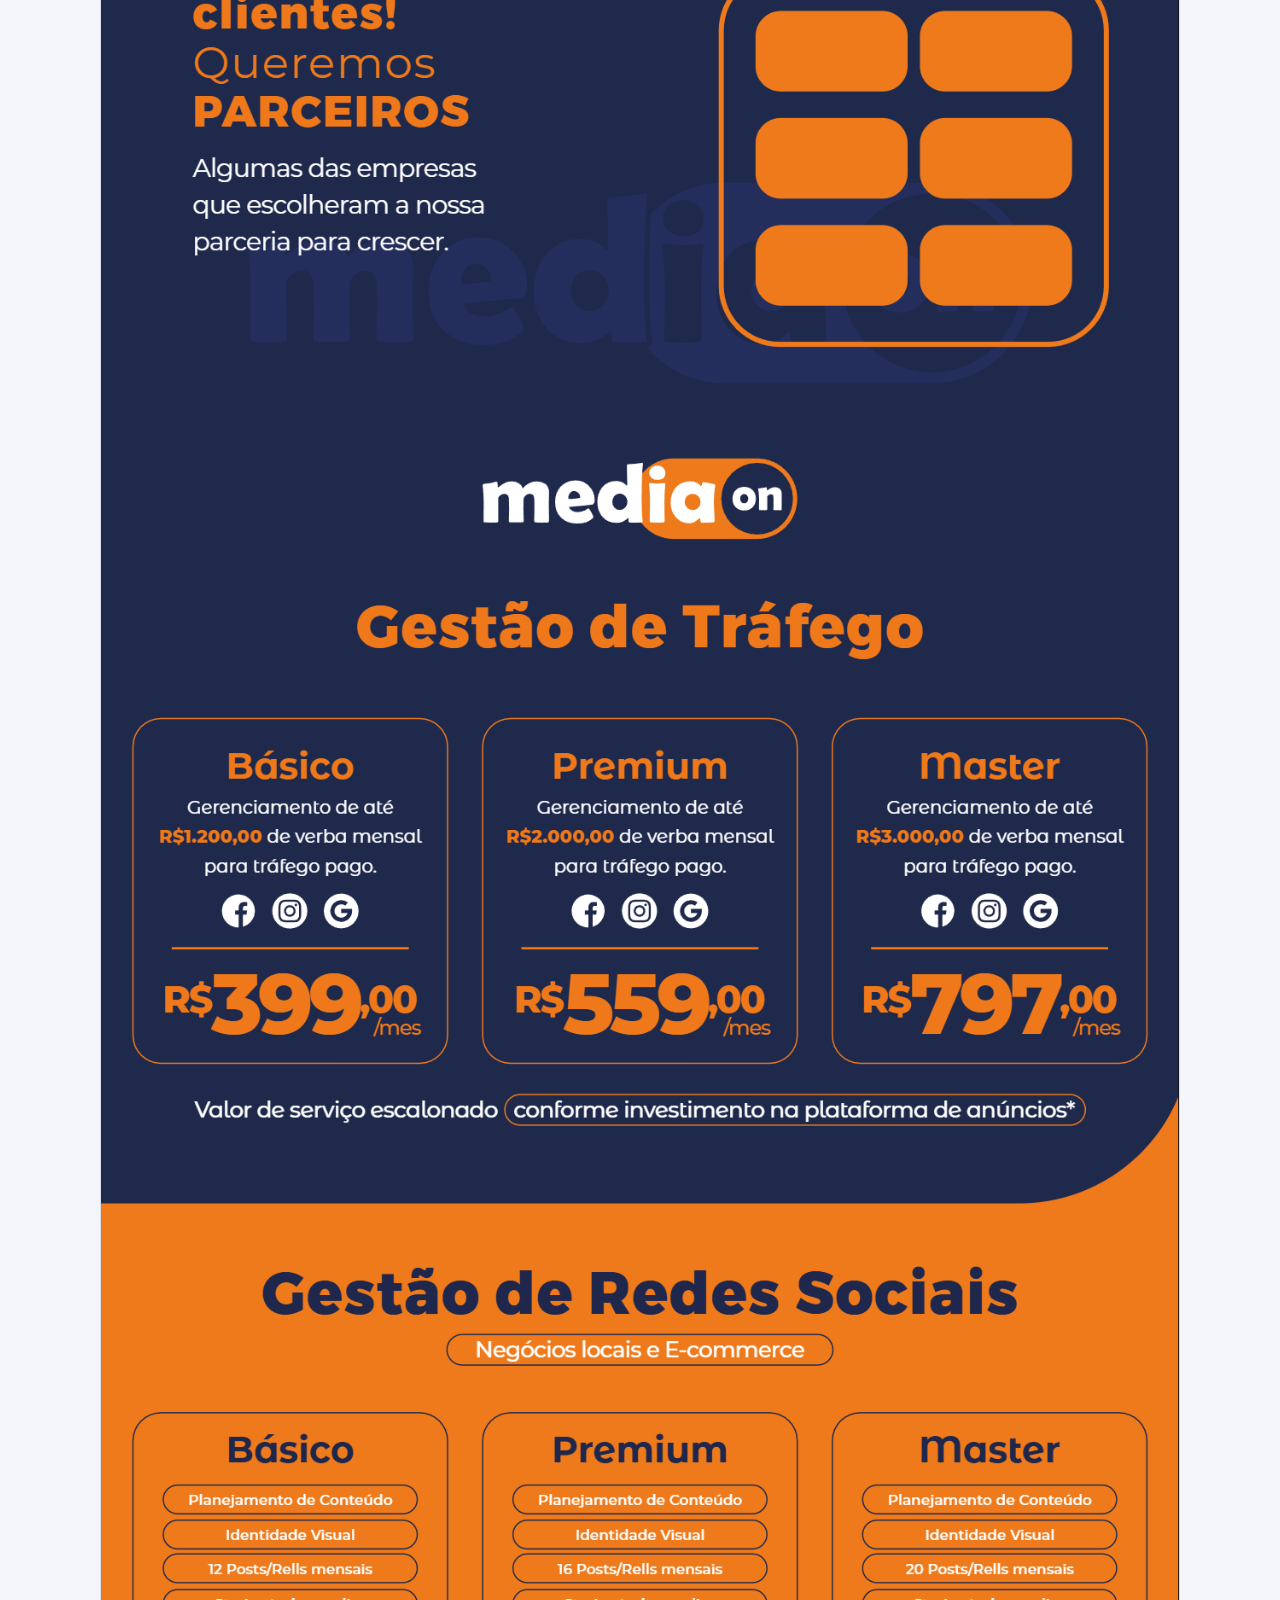
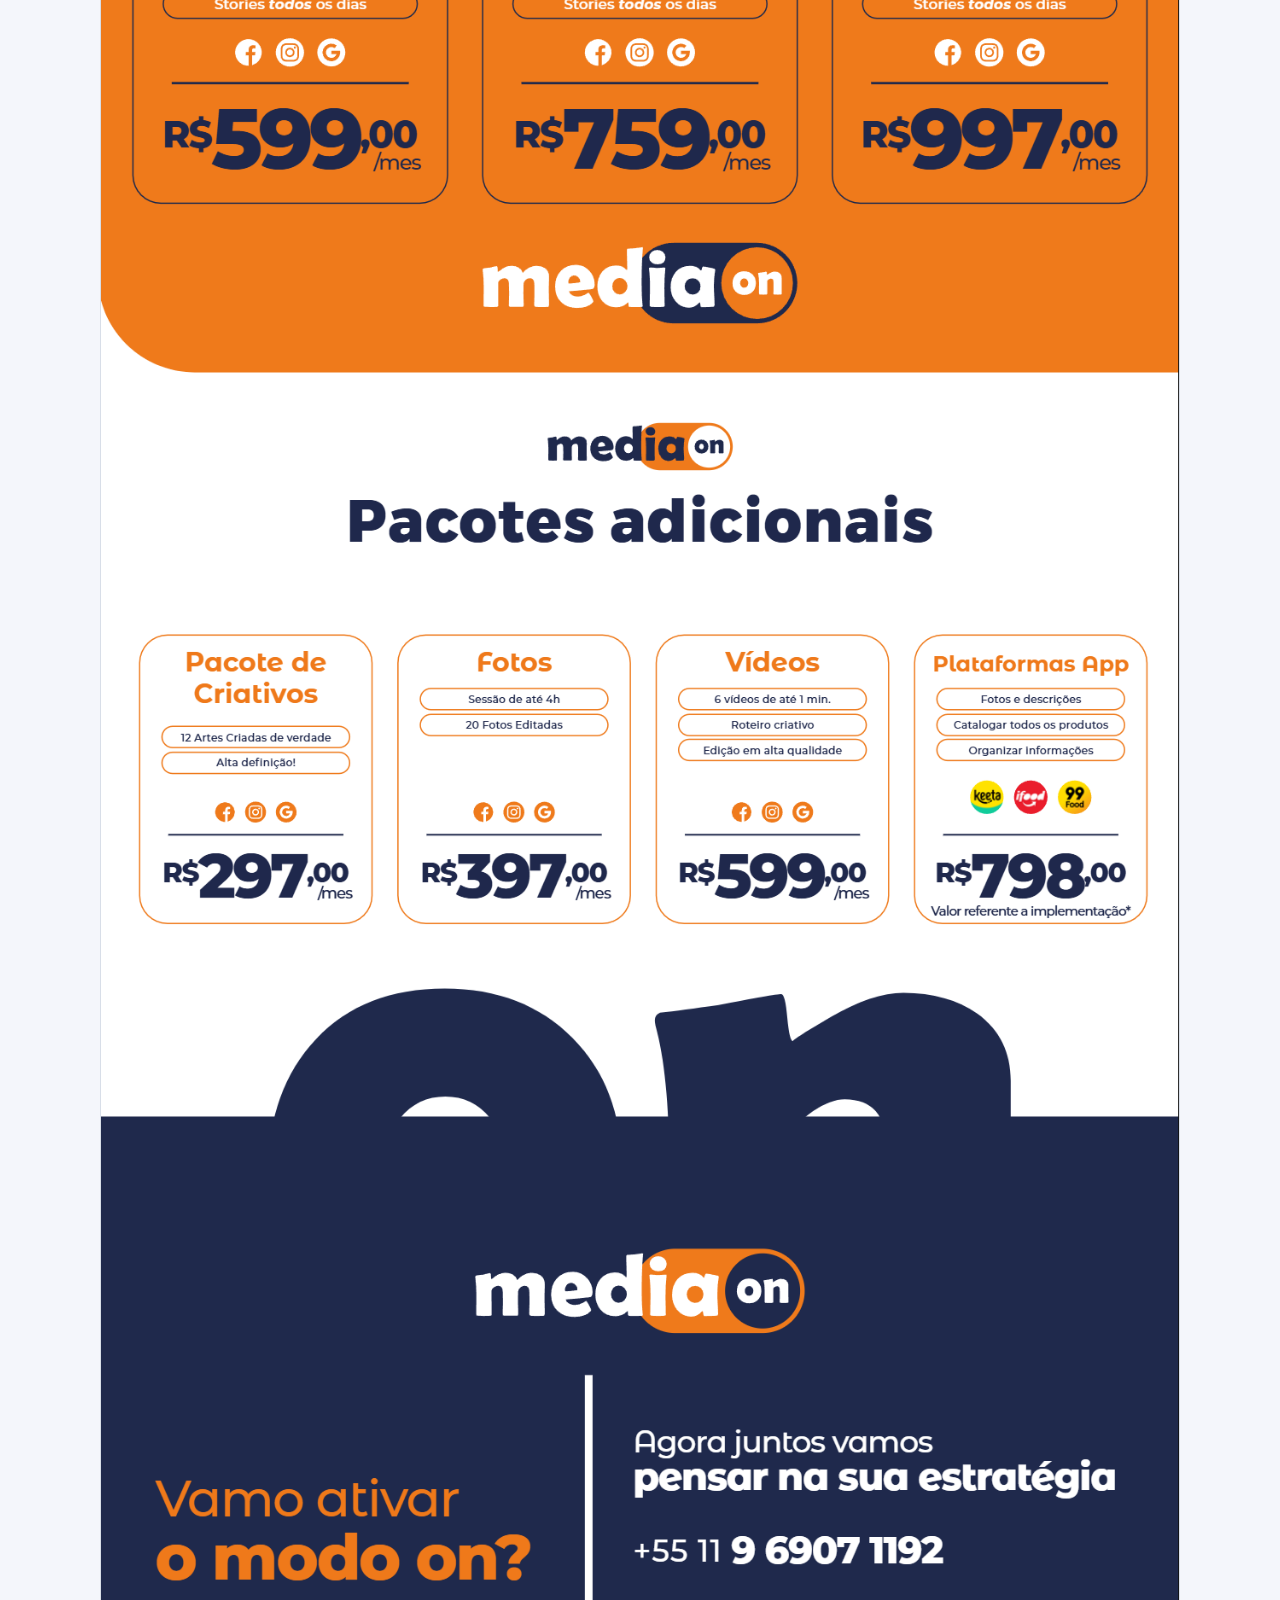
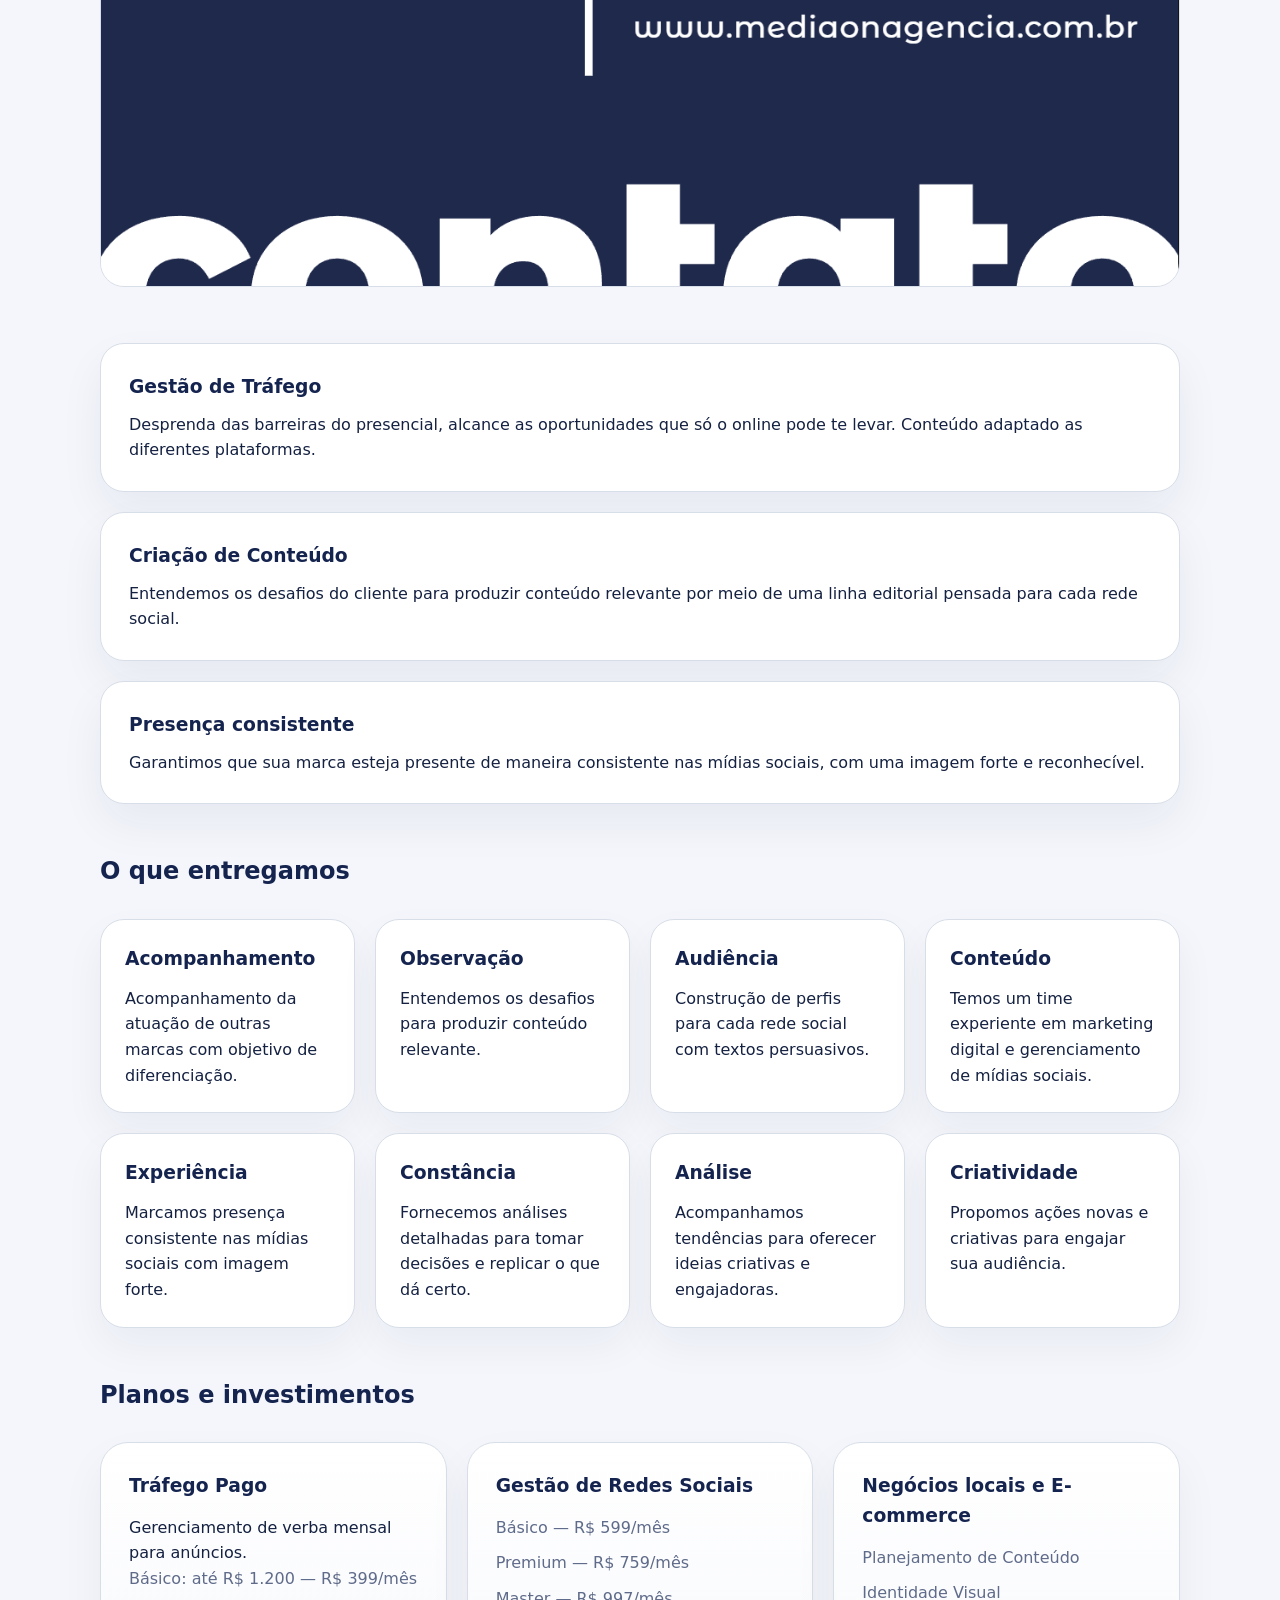
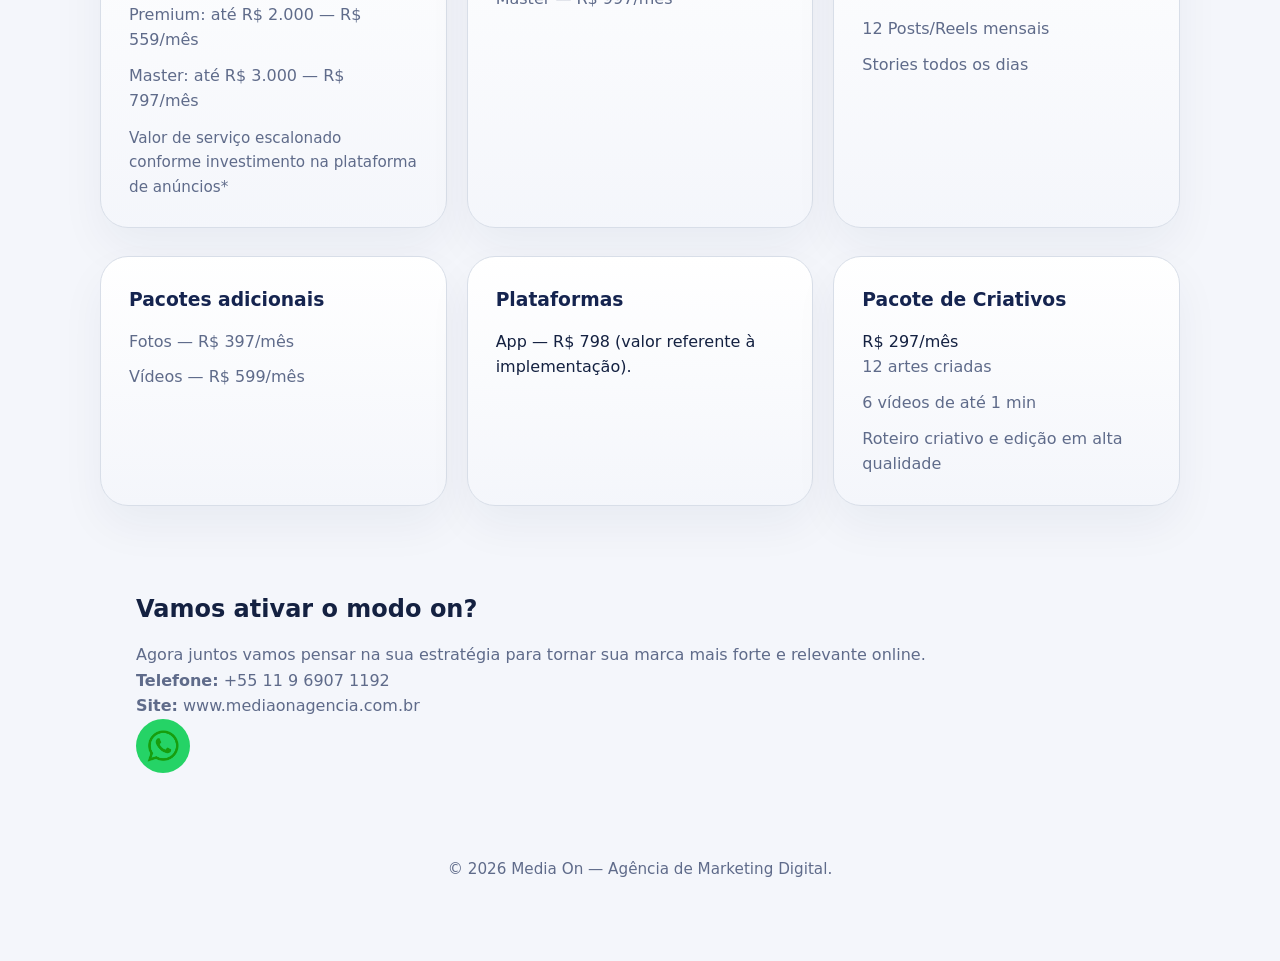
==== commit 6bb61b1d: "feat: add dark mode and light mode toggle with system preference support" ====
--- a/index.html
+++ b/index.html
@@ -7,6 +7,20 @@
     <link rel="stylesheet" href="style.css">
 </head>
 <body>
+    <button class="theme-toggle" id="theme-toggle" title="Alternar tema">
+        <svg class="theme-icon" viewBox="0 0 24 24" fill="none" stroke="currentColor" stroke-width="2">
+            <circle class="sun-icon" cx="12" cy="12" r="5"/>
+            <line class="sun-icon" x1="12" y1="1" x2="12" y2="3"/>
+            <line class="sun-icon" x1="12" y1="21" x2="12" y2="23"/>
+            <line class="sun-icon" x1="4.22" y1="4.22" x2="5.64" y2="5.64"/>
+            <line class="sun-icon" x1="18.36" y1="18.36" x2="19.78" y2="19.78"/>
+            <line class="sun-icon" x1="1" y1="12" x2="3" y2="12"/>
+            <line class="sun-icon" x1="21" y1="12" x2="23" y2="12"/>
+            <line class="sun-icon" x1="4.22" y1="19.78" x2="5.64" y2="18.36"/>
+            <line class="sun-icon" x1="18.36" y1="5.64" x2="19.78" y2="4.22"/>
+            <path class="moon-icon" d="M21 12.79A9 9 0 1 1 11.21 3 7 7 0 0 0 21 12.79z"/>
+        </svg>
+    </button>
     <main class="container">
         <header class="hero-section">
             <div class="hero-top">
--- a/style.css
+++ b/style.css
@@ -1,4 +1,5 @@
-:root {
+:root,
+[data-theme="light"] {
     --bg: #f4f6fb;
     --surface: #ffffff;
     --surface-soft: #f0f3fb;
@@ -9,6 +10,30 @@
     --border: #d8dee8;
 }
 
+[data-theme="dark"] {
+    --bg: #0f1419;
+    --surface: #1a1f2e;
+    --surface-soft: #242d3d;
+    --text: #e8ecf1;
+    --muted: #a0aac0;
+    --primary: #f28f1f;
+    --accent: #ffffff;
+    --border: #2d3544;
+}
+
+@media (prefers-color-scheme: dark) {
+    :root:not([data-theme="light"]) {
+        --bg: #0f1419;
+        --surface: #1a1f2e;
+        --surface-soft: #242d3d;
+        --text: #e8ecf1;
+        --muted: #a0aac0;
+        --primary: #f28f1f;
+        --accent: #ffffff;
+        --border: #2d3544;
+    }
+}
+
 * {
     box-sizing: border-box;
     margin: 0;
@@ -21,6 +46,48 @@
     color: var(--text);
     min-height: 100vh;
     line-height: 1.6;
+    transition: background-color 300ms ease, color 300ms ease;
+}
+
+.theme-toggle {
+    position: fixed;
+    top: 20px;
+    right: 20px;
+    z-index: 1000;
+    width: 48px;
+    height: 48px;
+    border-radius: 50%;
+    border: 2px solid var(--border);
+    background: var(--surface);
+    color: var(--text);
+    cursor: pointer;
+    display: flex;
+    align-items: center;
+    justify-content: center;
+    transition: all 200ms ease;
+    box-shadow: 0 4px 12px rgba(0, 0, 0, 0.1);
+}
+
+.theme-toggle:hover {
+    transform: scale(1.1);
+    box-shadow: 0 6px 16px rgba(0, 0, 0, 0.15);
+}
+
+.theme-icon {
+    width: 24px;
+    height: 24px;
+}
+
+.moon-icon {
+    display: none;
+}
+
+[data-theme="dark"] .sun-icon {
+    display: none;
+}
+
+[data-theme="dark"] .moon-icon {
+    display: block;
 }
 
 .container {
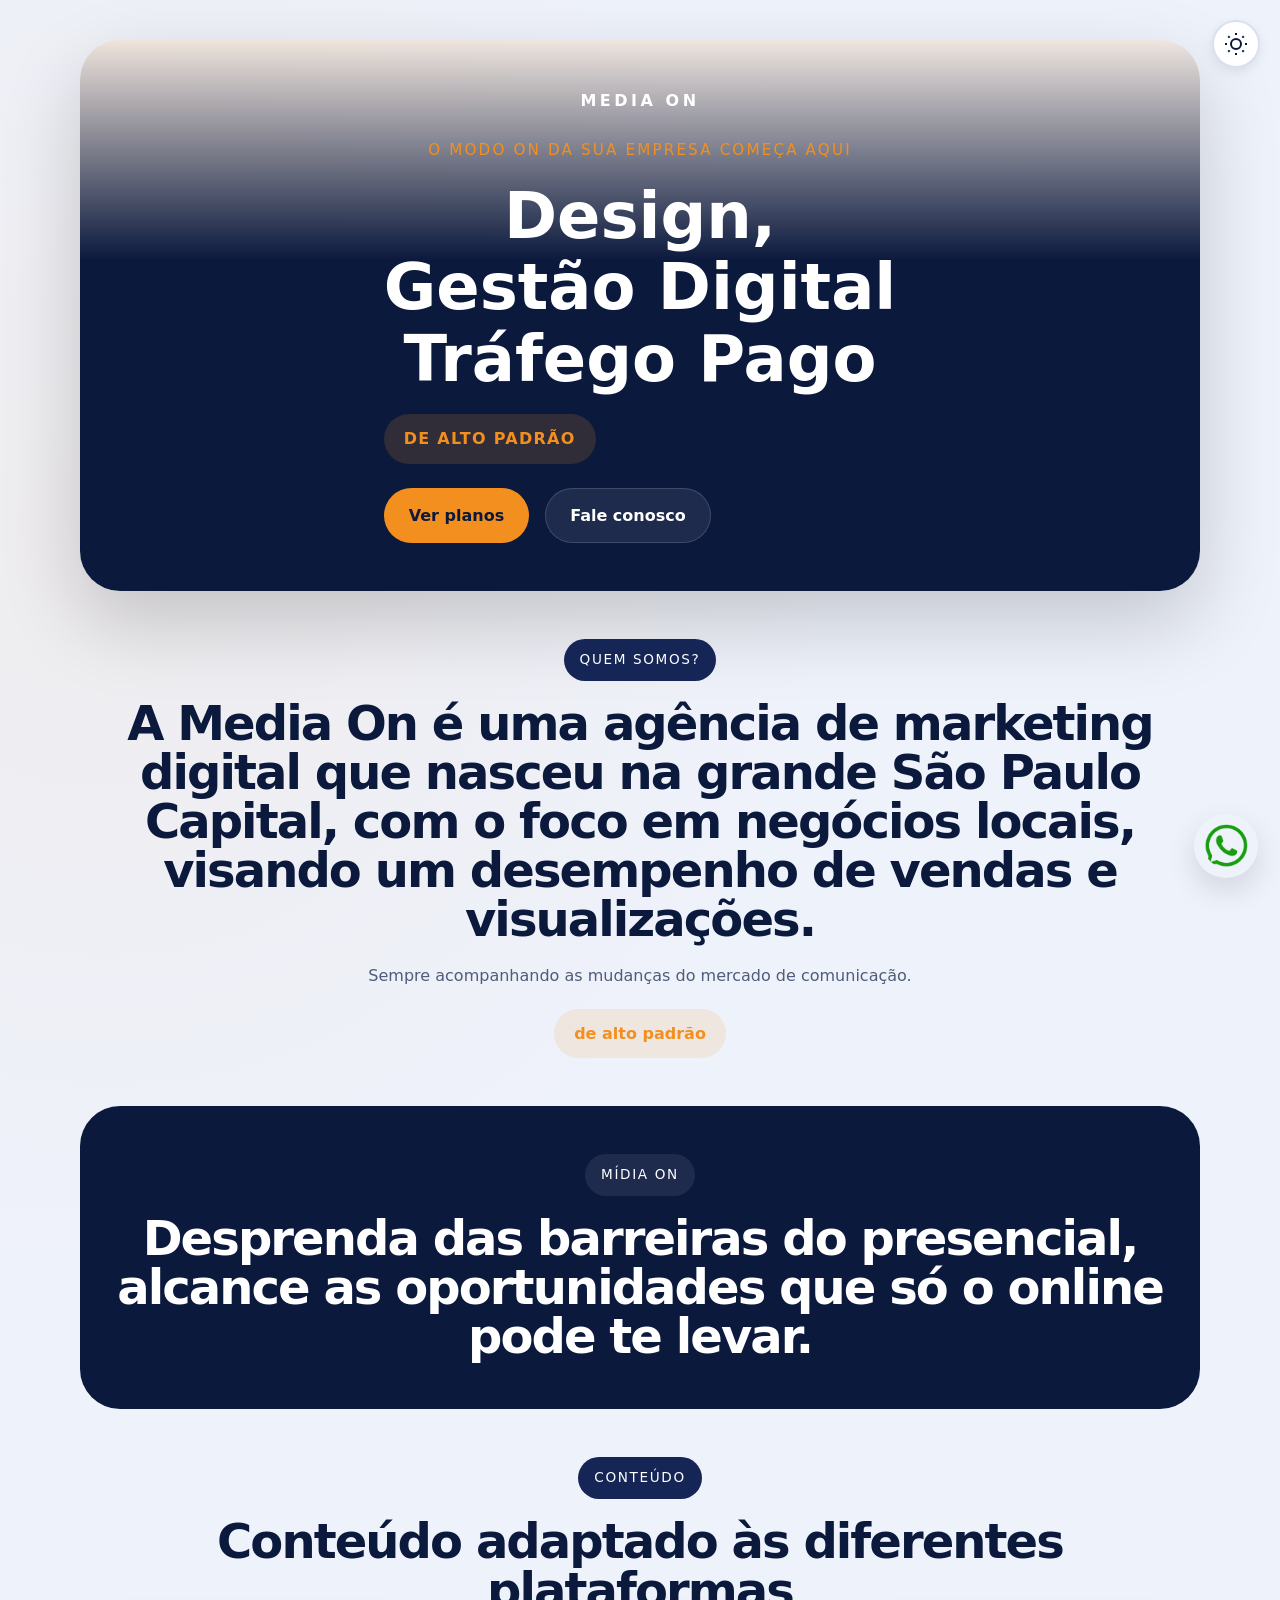
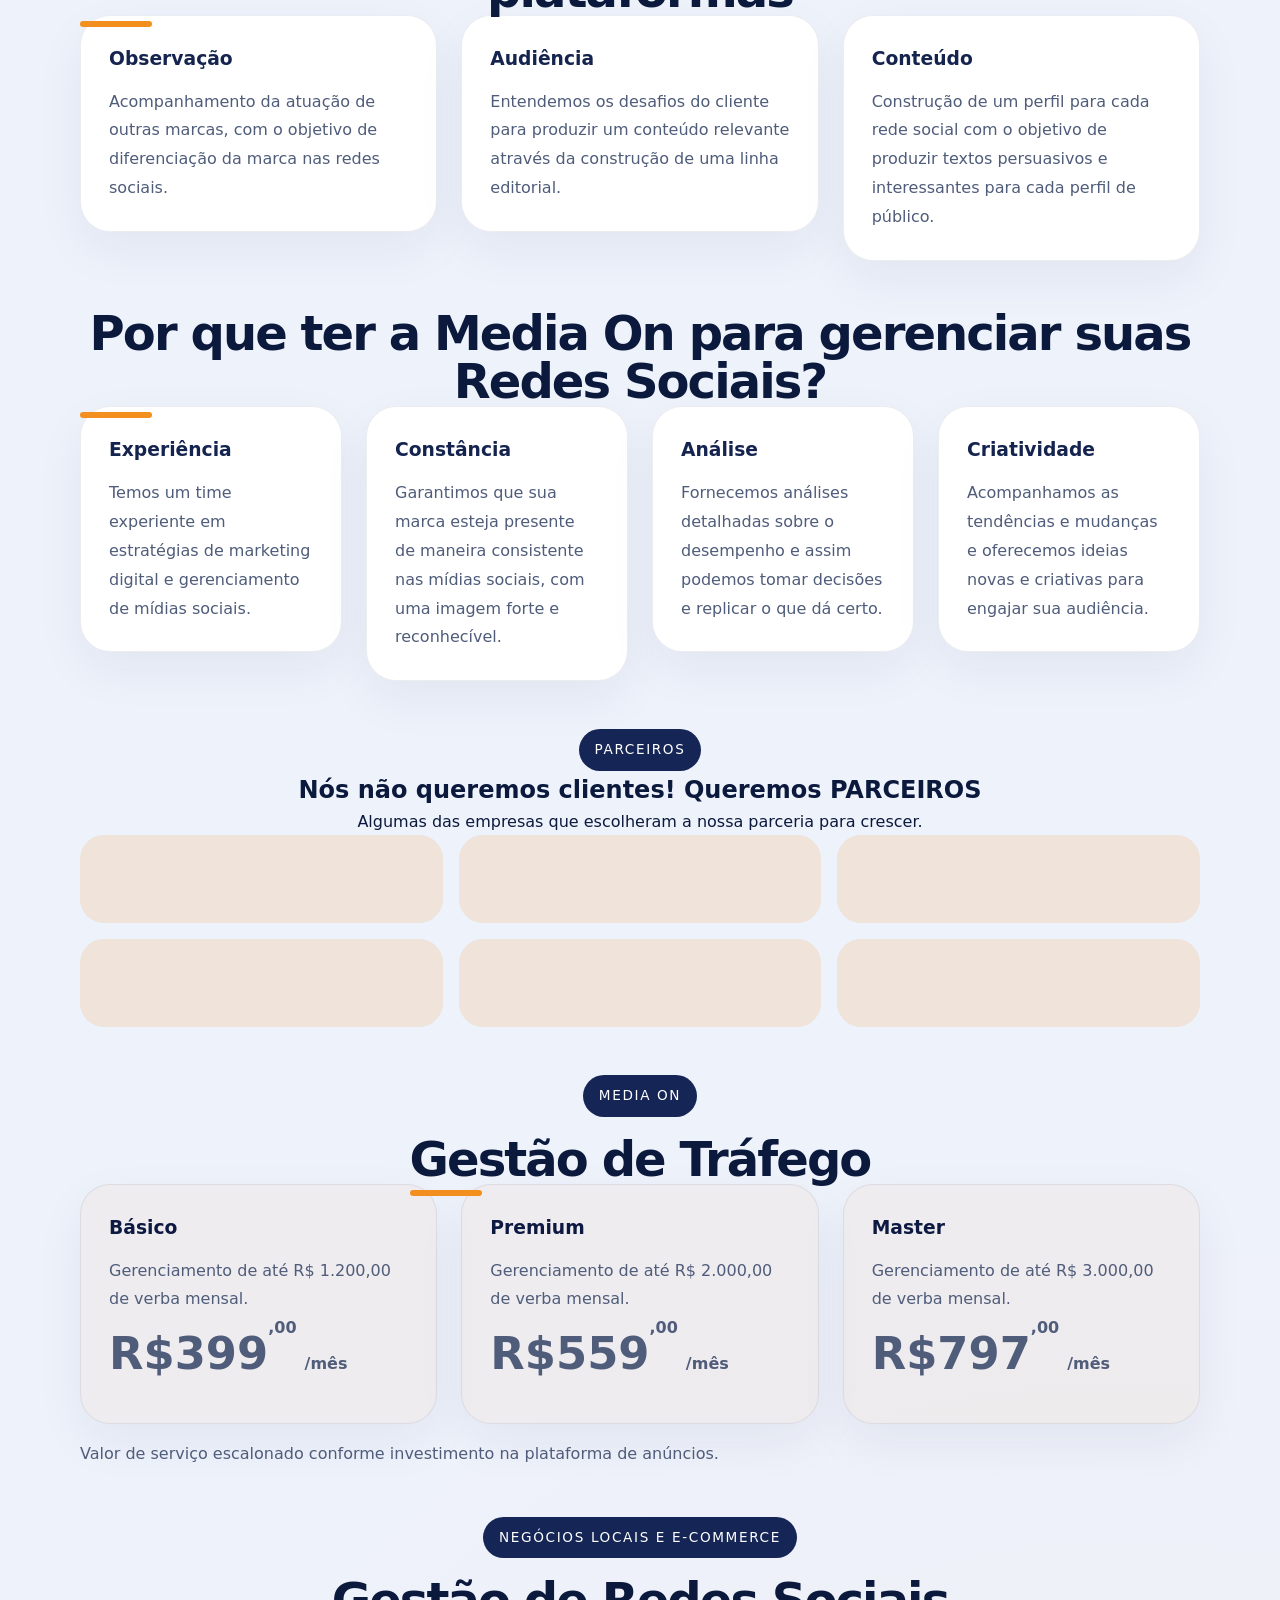
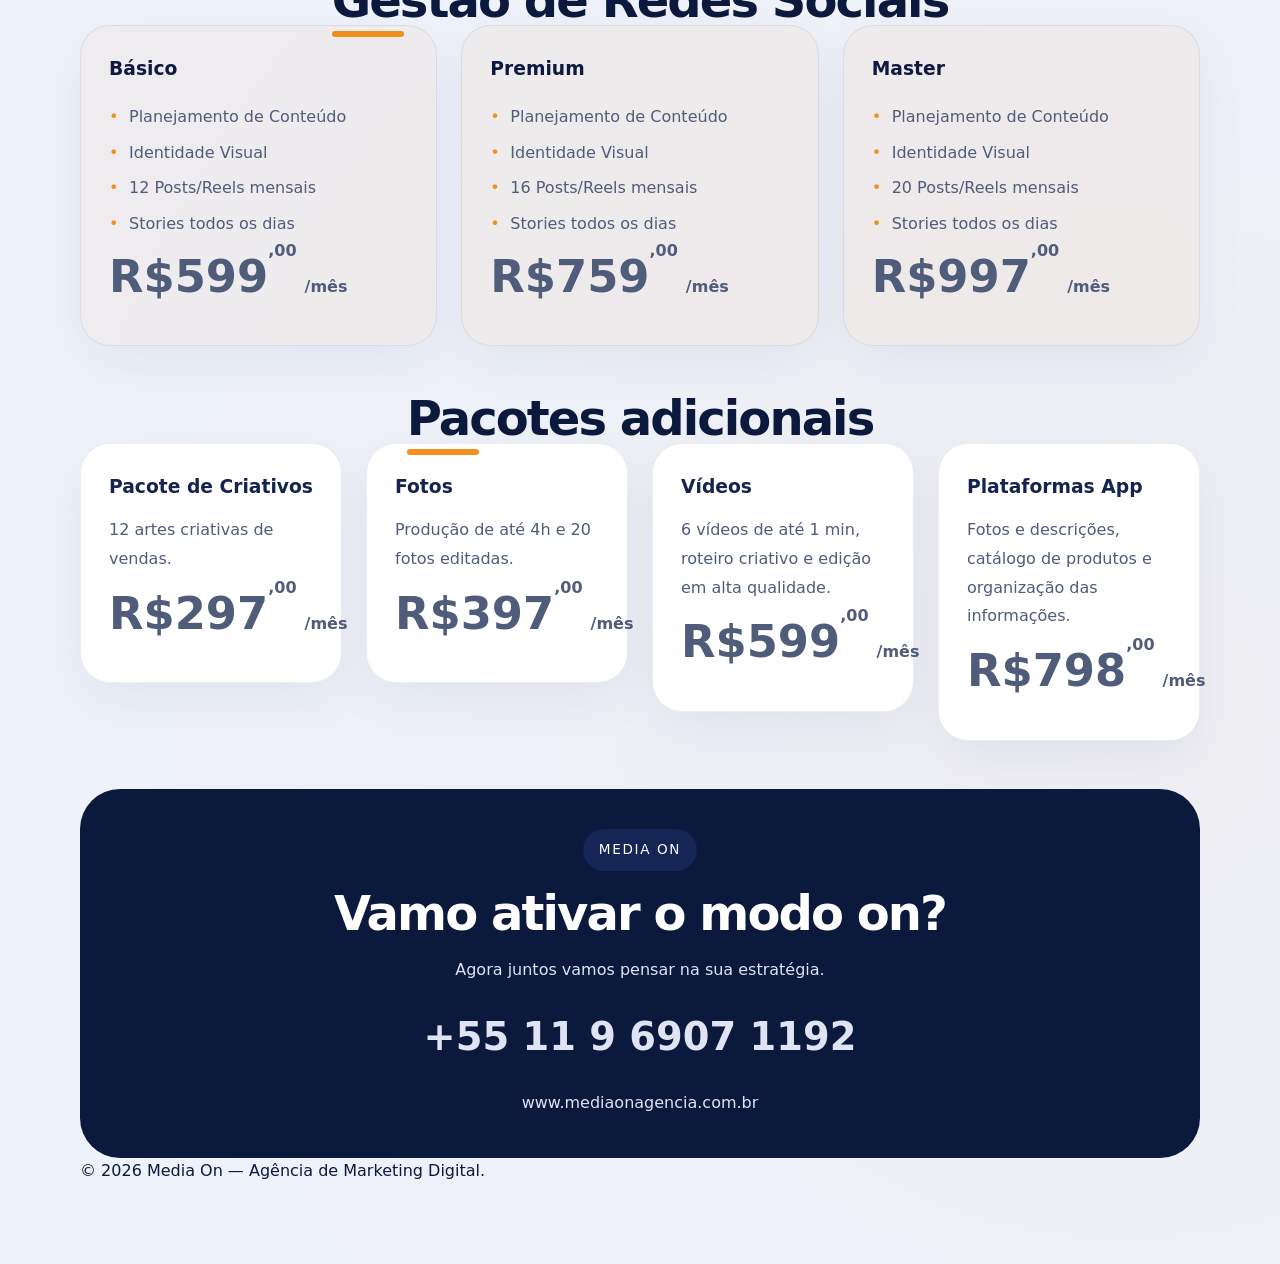
==== commit 5b6d09e5: "Atualização na landing page" ====
--- a/index.html
+++ b/index.html
@@ -21,139 +21,211 @@
             <path class="moon-icon" d="M21 12.79A9 9 0 1 1 11.21 3 7 7 0 0 0 21 12.79z"/>
         </svg>
     </button>
-    <main class="container">
+    <main class="container no-artwork">
         <header class="hero-section">
-            <div class="hero-top">
-                <span class="hero-tag">social</span>
-                <h1>O modo on da sua empresa começa aqui</h1>
-                <p class="hero-subtitle">de alto padrão Design, Gestão Digital, Tráfego Pago de alto padrão</p>
+            <div class="hero-copy">
+                <span class="hero-label">media on</span>
+                <p class="hero-tagline">o modo on da sua empresa começa aqui</p>
+                <div class="hero-headline">
+                    <span>Design,</span>
+                    <span>Gestão Digital</span>
+                    <span>Tráfego Pago</span>
+                </div>
+                <p class="hero-note">de alto padrão</p>
                 <div class="hero-actions">
                     <a href="#planos" class="button button-primary">Ver planos</a>
                     <a href="#contato" class="button button-secondary">Fale conosco</a>
-                    <a href="https://wa.me/5511969071192" target="_blank" rel="noreferrer" class="button button-whatsapp">
-                        <img src="assets/whatsapp_PNG.png" alt="WhatsApp" class="whatsapp-icon">
-                    </a>
-                </div>
-                <div class="hero-contact">
-                    <p><strong>Contato:</strong> +55 11 9 6907 1192</p>
-                    <p><strong>Site:</strong> www.mediaonagencia.com.br</p>
-                </div>
-            </div>
-            <div class="hero-visual">
-                <img src="assets/hero-blob.png" alt="Elementos visuais da Media On">
-            </div>
+                </div>
+            </div>
+            <div class="hero-visual"></div>
         </header>
 
-        <section class="section about-section">
-            <div class="card">
-                <h2>Quem somos?</h2>
-                <p>A Media On é uma agência de marketing digital que nasceu na grande São Paulo Capital, com foco em negócios locais e e-commerce. Nossa missão é gerar desempenho de vendas e visualizações, sempre acompanhando as mudanças do mercado de comunicação.</p>
-            </div>
-            <div class="card highlight-card">
+        <section class="section about-section" id="quem-somos">
+            <div class="about-copy">
+                <span class="eyebrow">quem somos?</span>
+                <h2>A Media On é uma agência de marketing digital que nasceu na grande São Paulo Capital, com o foco em negócios locais, visando um desempenho de vendas e visualizações.</h2>
+                <p class="about-text">Sempre acompanhando as mudanças do mercado de comunicação.</p>
+                <span class="badge">de alto padrão</span>
+            </div>
+            <div class="about-image"></div>
+        </section>
+
+        <section class="section banner-section">
+            <div class="banner-panel">
+                <div class="banner-copy">
+                    <span class="eyebrow light">mídia on</span>
+                    <h2>Desprenda das barreiras do presencial, alcance as oportunidades que só o online pode te levar.</h2>
+                </div>
+                <div class="banner-image"></div>
+            </div>
+        </section>
+
+        <section class="section content-section">
+            <div class="section-header">
+                <span class="eyebrow">Conteúdo</span>
+                <h2>Conteúdo adaptado às diferentes plataformas</h2>
+            </div>
+            <div class="content-grid">
+                <article class="feature-card">
+                    <h3>Observação</h3>
+                    <p>Acompanhamento da atuação de outras marcas, com o objetivo de diferenciação da marca nas redes sociais.</p>
+                </article>
+                <article class="feature-card">
+                    <h3>Audiência</h3>
+                    <p>Entendemos os desafios do cliente para produzir um conteúdo relevante através da construção de uma linha editorial.</p>
+                </article>
+                <article class="feature-card">
+                    <h3>Conteúdo</h3>
+                    <p>Construção de um perfil para cada rede social com o objetivo de produzir textos persuasivos e interessantes para cada perfil de público.</p>
+                </article>
+            </div>
+        </section>
+
+        <section class="section values-section">
+            <div class="section-header">
                 <h2>Por que ter a Media On para gerenciar suas Redes Sociais?</h2>
-                <p>Nós não queremos clientes! Queremos PARCEIROS.</p>
-            </div>
-        </section>
-
-        <section class="section preview-section">
-            <div class="card">
-                <img src="assets/pdf-page-1.png" alt="Preview do PDF" class="pdf-preview">
-            </div>
-        </section>
-
-        <section class="section service-section" id="servicos">
-            <div class="service-card">
-                <h3>Gestão de Tráfego</h3>
-                <p>Desprenda das barreiras do presencial, alcance as oportunidades que só o online pode te levar. Conteúdo adaptado as diferentes plataformas.</p>
-            </div>
-            <div class="service-card">
-                <h3>Criação de Conteúdo</h3>
-                <p>Entendemos os desafios do cliente para produzir conteúdo relevante por meio de uma linha editorial pensada para cada rede social.</p>
-            </div>
-            <div class="service-card">
-                <h3>Presença consistente</h3>
-                <p>Garantimos que sua marca esteja presente de maneira consistente nas mídias sociais, com uma imagem forte e reconhecível.</p>
-            </div>
-        </section>
-
-        <section class="section benefits-section">
-            <h2>O que entregamos</h2>
-            <div class="benefits-grid">
-                <div class="benefit-card"><h3>Acompanhamento</h3><p>Acompanhamento da atuação de outras marcas com objetivo de diferenciação.</p></div>
-                <div class="benefit-card"><h3>Observação</h3><p>Entendemos os desafios para produzir conteúdo relevante.</p></div>
-                <div class="benefit-card"><h3>Audiência</h3><p>Construção de perfis para cada rede social com textos persuasivos.</p></div>
-                <div class="benefit-card"><h3>Conteúdo</h3><p>Temos um time experiente em marketing digital e gerenciamento de mídias sociais.</p></div>
-                <div class="benefit-card"><h3>Experiência</h3><p>Marcamos presença consistente nas mídias sociais com imagem forte.</p></div>
-                <div class="benefit-card"><h3>Constância</h3><p>Fornecemos análises detalhadas para tomar decisões e replicar o que dá certo.</p></div>
-                <div class="benefit-card"><h3>Análise</h3><p>Acompanhamos tendências para oferecer ideias criativas e engajadoras.</p></div>
-                <div class="benefit-card"><h3>Criatividade</h3><p>Propomos ações novas e criativas para engajar sua audiência.</p></div>
+            </div>
+            <div class="values-grid">
+                <article class="value-card">
+                    <h3>Experiência</h3>
+                    <p>Temos um time experiente em estratégias de marketing digital e gerenciamento de mídias sociais.</p>
+                </article>
+                <article class="value-card">
+                    <h3>Constância</h3>
+                    <p>Garantimos que sua marca esteja presente de maneira consistente nas mídias sociais, com uma imagem forte e reconhecível.</p>
+                </article>
+                <article class="value-card">
+                    <h3>Análise</h3>
+                    <p>Fornecemos análises detalhadas sobre o desempenho e assim podemos tomar decisões e replicar o que dá certo.</p>
+                </article>
+                <article class="value-card">
+                    <h3>Criatividade</h3>
+                    <p>Acompanhamos as tendências e mudanças e oferecemos ideias novas e criativas para engajar sua audiência.</p>
+                </article>
+            </div>
+        </section>
+
+        <section class="section partners-section">
+            <div class="partners-copy">
+                <span class="eyebrow">parceiros</span>
+                <h2>Nós não queremos clientes! Queremos PARCEIROS</h2>
+                <p>Algumas das empresas que escolheram a nossa parceria para crescer.</p>
+            </div>
+            <div class="partners-layout">
+                <div class="partner-grid">
+                    <span></span>
+                    <span></span>
+                    <span></span>
+                    <span></span>
+                    <span></span>
+                    <span></span>
+                </div>
+                <div class="partner-image"></div>
             </div>
         </section>
 
         <section class="section pricing-section" id="planos">
-            <h2>Planos e investimentos</h2>
+            <div class="section-header">
+                <span class="eyebrow">media on</span>
+                <h2>Gestão de Tráfego</h2>
+            </div>
             <div class="pricing-grid">
                 <article class="pricing-card">
-                    <h3>Tráfego Pago</h3>
-                    <p>Gerenciamento de verba mensal para anúncios.</p>
-                    <ul>
-                        <li>Básico: até R$ 1.200 — R$ 399/mês</li>
-                        <li>Premium: até R$ 2.000 — R$ 559/mês</li>
-                        <li>Master: até R$ 3.000 — R$ 797/mês</li>
-                    </ul>
-                    <p class="small">Valor de serviço escalonado conforme investimento na plataforma de anúncios*</p>
-                </article>
-                <article class="pricing-card">
-                    <h3>Gestão de Redes Sociais</h3>
-                    <ul>
-                        <li>Básico — R$ 599/mês</li>
-                        <li>Premium — R$ 759/mês</li>
-                        <li>Master — R$ 997/mês</li>
-                    </ul>
-                </article>
-                <article class="pricing-card">
-                    <h3>Negócios locais e E-commerce</h3>
+                    <h3>Básico</h3>
+                    <p>Gerenciamento de até R$ 1.200,00 de verba mensal.</p>
+                    <p class="price">R$399<sup>,00</sup><span>/mês</span></p>
+                </article>
+                <article class="pricing-card">
+                    <h3>Premium</h3>
+                    <p>Gerenciamento de até R$ 2.000,00 de verba mensal.</p>
+                    <p class="price">R$559<sup>,00</sup><span>/mês</span></p>
+                </article>
+                <article class="pricing-card">
+                    <h3>Master</h3>
+                    <p>Gerenciamento de até R$ 3.000,00 de verba mensal.</p>
+                    <p class="price">R$797<sup>,00</sup><span>/mês</span></p>
+                </article>
+            </div>
+            <p class="pricing-note">Valor de serviço escalonado conforme investimento na plataforma de anúncios.</p>
+        </section>
+
+        <section class="section social-section">
+            <div class="section-header">
+                <span class="eyebrow">Negócios locais e E-commerce</span>
+                <h2>Gestão de Redes Sociais</h2>
+            </div>
+            <div class="pricing-grid">
+                <article class="pricing-card">
+                    <h3>Básico</h3>
                     <ul>
                         <li>Planejamento de Conteúdo</li>
                         <li>Identidade Visual</li>
                         <li>12 Posts/Reels mensais</li>
                         <li>Stories todos os dias</li>
                     </ul>
-                </article>
-            </div>
-            <div class="pricing-grid secondary-grid">
-                <article class="pricing-card">
-                    <h3>Pacotes adicionais</h3>
+                    <p class="price">R$599<sup>,00</sup><span>/mês</span></p>
+                </article>
+                <article class="pricing-card">
+                    <h3>Premium</h3>
                     <ul>
-                        <li>Fotos — R$ 397/mês</li>
-                        <li>Vídeos — R$ 599/mês</li>
+                        <li>Planejamento de Conteúdo</li>
+                        <li>Identidade Visual</li>
+                        <li>16 Posts/Reels mensais</li>
+                        <li>Stories todos os dias</li>
                     </ul>
-                </article>
-                <article class="pricing-card">
-                    <h3>Plataformas</h3>
-                    <p>App — R$ 798 (valor referente à implementação).</p>
-                </article>
-                <article class="pricing-card">
+                    <p class="price">R$759<sup>,00</sup><span>/mês</span></p>
+                </article>
+                <article class="pricing-card">
+                    <h3>Master</h3>
+                    <ul>
+                        <li>Planejamento de Conteúdo</li>
+                        <li>Identidade Visual</li>
+                        <li>20 Posts/Reels mensais</li>
+                        <li>Stories todos os dias</li>
+                    </ul>
+                    <p class="price">R$997<sup>,00</sup><span>/mês</span></p>
+                </article>
+            </div>
+        </section>
+
+        <section class="section addons-section">
+            <div class="section-header">
+                <h2>Pacotes adicionais</h2>
+            </div>
+            <div class="addons-grid">
+                <article class="addon-card">
                     <h3>Pacote de Criativos</h3>
-                    <p>R$ 297/mês</p>
-                    <ul>
-                        <li>12 artes criadas</li>
-                        <li>6 vídeos de até 1 min</li>
-                        <li>Roteiro criativo e edição em alta qualidade</li>
-                    </ul>
-                </article>
-            </div>
-        </section>
-
-        <section class="section contact-section" id="contato">
-            <div class="card contact-card">
-                <h2>Vamos ativar o modo on?</h2>
-                <p>Agora juntos vamos pensar na sua estratégia para tornar sua marca mais forte e relevante online.</p>
-                <p><strong>Telefone:</strong> +55 11 9 6907 1192</p>
-                <p><strong>Site:</strong> www.mediaonagencia.com.br</p>
-                <a href="https://wa.me/5511969071192" target="_blank" rel="noreferrer" class="button button-whatsapp">
-                    <img src="assets/whatsapp_PNG.png" alt="WhatsApp" class="whatsapp-icon">
-                </a>
+                    <p>12 artes criativas de vendas.</p>
+                    <p class="price">R$297<sup>,00</sup><span>/mês</span></p>
+                </article>
+                <article class="addon-card">
+                    <h3>Fotos</h3>
+                    <p>Produção de até 4h e 20 fotos editadas.</p>
+                    <p class="price">R$397<sup>,00</sup><span>/mês</span></p>
+                </article>
+                <article class="addon-card">
+                    <h3>Vídeos</h3>
+                    <p>6 vídeos de até 1 min, roteiro criativo e edição em alta qualidade.</p>
+                    <p class="price">R$599<sup>,00</sup><span>/mês</span></p>
+                </article>
+                <article class="addon-card">
+                    <h3>Plataformas App</h3>
+                    <p>Fotos e descrições, catálogo de produtos e organização das informações.</p>
+                    <p class="price">R$798<sup>,00</sup><span>/mês</span></p>
+                </article>
+            </div>
+        </section>
+
+        <section class="section cta-section" id="contato">
+            <div class="cta-inner">
+                <div class="cta-copy">
+                    <span class="eyebrow">media on</span>
+                    <h2>Vamo ativar o modo on?</h2>
+                    <p>Agora juntos vamos pensar na sua estratégia.</p>
+                    <p class="cta-contact">+55 11 9 6907 1192</p>
+                    <p class="cta-url">www.mediaonagencia.com.br</p>
+                </div>
+                <div class="cta-image"></div>
             </div>
         </section>
 
@@ -161,6 +233,9 @@
             <p>© 2026 Media On — Agência de Marketing Digital.</p>
         </footer>
     </main>
+    <a class="whatsapp-button" href="https://wa.me/5511969071192" target="_blank" rel="noopener noreferrer" aria-label="Abrir WhatsApp">
+        <img src="assets/whatsapp_PNG.png" alt="WhatsApp" class="whatsapp-icon">
+    </a>
     <script src="script.js"></script>
 </body>
 </html>
--- a/style.css
+++ b/style.css
@@ -1,37 +1,26 @@
 :root,
 [data-theme="light"] {
-    --bg: #f4f6fb;
+    --bg: #eef2fb;
     --surface: #ffffff;
-    --surface-soft: #f0f3fb;
-    --text: #142141;
-    --muted: #5f6b8a;
+    --surface-soft: #f5f7ff;
+    --text: #0b193d;
+    --muted: #4f5c7a;
     --primary: #f28f1f;
-    --accent: #15244f;
-    --border: #d8dee8;
+    --primary-rgb: 242,143,31;
+    --accent: #0b193d;
+    --border: #d9e0f0;
 }
 
 [data-theme="dark"] {
-    --bg: #0f1419;
-    --surface: #1a1f2e;
-    --surface-soft: #242d3d;
-    --text: #e8ecf1;
+    --bg: #0b193d;
+    --surface: #15224f;
+    --surface-soft: #1f2c55;
+    --text: #eef2fb;
     --muted: #a0aac0;
     --primary: #f28f1f;
+    --primary-rgb: 242,143,31;
     --accent: #ffffff;
-    --border: #2d3544;
-}
-
-@media (prefers-color-scheme: dark) {
-    :root:not([data-theme="light"]) {
-        --bg: #0f1419;
-        --surface: #1a1f2e;
-        --surface-soft: #242d3d;
-        --text: #e8ecf1;
-        --muted: #a0aac0;
-        --primary: #f28f1f;
-        --accent: #ffffff;
-        --border: #2d3544;
-    }
+    --border: #2e3e6d;
 }
 
 * {
@@ -43,6 +32,8 @@
 body {
     font-family: Inter, system-ui, -apple-system, BlinkMacSystemFont, 'Segoe UI', sans-serif;
     background: var(--bg);
+    background-image: radial-gradient(circle at 8% 12%, rgba(var(--primary-rgb), 0.06), transparent 18%), radial-gradient(circle at 88% 88%, rgba(var(--primary-rgb), 0.04), transparent 28%);
+    background-repeat: no-repeat;
     color: var(--text);
     min-height: 100vh;
     line-height: 1.6;
@@ -65,12 +56,12 @@
     align-items: center;
     justify-content: center;
     transition: all 200ms ease;
-    box-shadow: 0 4px 12px rgba(0, 0, 0, 0.1);
+    box-shadow: 0 4px 12px rgba(0, 0, 0, 0.08);
 }
 
 .theme-toggle:hover {
-    transform: scale(1.1);
-    box-shadow: 0 6px 16px rgba(0, 0, 0, 0.15);
+    transform: scale(1.05);
+    box-shadow: 0 6px 18px rgba(0, 0, 0, 0.12);
 }
 
 .theme-icon {
@@ -91,80 +82,359 @@
 }
 
 .container {
-    width: min(1080px, 94%);
+    width: min(1120px, 94%);
     margin: 0 auto;
     padding: 40px 0 80px;
 }
 
-header {
-    display: grid;
+.hero-section {
+    display: grid;
+    grid-template-columns: 1.2fr 0.8fr;
     gap: 32px;
-    padding: 40px 0;
-}
-
-.hero-section {
+    align-items: center;
+    padding: 48px 32px;
+    background: linear-gradient(180deg, rgba(var(--primary-rgb),0.12), #0b193d 40%);
+    color: #fff;
+    border-radius: 40px;
+    overflow: hidden;
+    box-shadow: 0 32px 80px rgba(0, 0, 0, 0.18);
+}
+
+.hero-copy {
+    display: grid;
+    gap: 24px;
+}
+
+.hero-label {
+    font-size: 1rem;
+    font-weight: 800;
+    letter-spacing: 0.22em;
+    text-transform: uppercase;
+    color: #fff;
+}
+
+.hero-tagline {
+    font-size: 0.95rem;
+    letter-spacing: 0.14em;
+    text-transform: uppercase;
+    color: var(--primary);
+}
+
+.hero-headline {
+    display: grid;
+    gap: 10px;
+    font-size: clamp(2.8rem, 5vw, 4.8rem);
+    line-height: 0.96;
+    font-weight: 800;
+}
+
+.hero-headline span {
+    display: block;
+}
+
+.hero-note {
+    display: inline-flex;
+    align-items: center;
+    justify-content: center;
+    width: fit-content;
+    padding: 12px 20px;
+    border-radius: 999px;
+    background: rgba(var(--primary-rgb), 0.16);
+    color: var(--primary);
+    font-weight: 700;
+    text-transform: uppercase;
+    letter-spacing: 0.08em;
+}
+
+.hero-actions {
+    display: flex;
+    flex-wrap: wrap;
+    gap: 16px;
+}
+
+.hero-visual {
+    display: block;
+}
+
+.about-image,
+.banner-image,
+.partner-image,
+.cta-image {
+    display: block;
+}
+
+.section {
+    margin-top: 48px;
+}
+
+.about-section,
+.partner-layout,
+.cta-inner {
     display: grid;
     gap: 32px;
-    padding: 40px 0 20px;
-    align-items: center;
-}
-
-.hero-top {
-    display: grid;
-    gap: 22px;
-    max-width: 680px;
-}
-
-.hero-tag {
+}
+
+.about-section {
+    grid-template-columns: 1fr 1fr;
+    align-items: center;
+}
+
+.about-copy,
+.section-header,
+.banner-copy,
+.partner-copy,
+.cta-copy {
+    display: grid;
+    gap: 18px;
+    text-align: center;
+    justify-items: center;
+}
+
+.eyebrow {
     display: inline-flex;
     align-items: center;
     justify-content: center;
     width: fit-content;
     padding: 10px 16px;
     border-radius: 999px;
-    background: var(--accent);
+    background: #152555;
     color: #fff;
     font-size: 0.85rem;
-    letter-spacing: 0.1em;
+    letter-spacing: 0.12em;
     text-transform: uppercase;
 }
 
-.hero-section h1 {
-    font-size: clamp(3rem, 5vw, 5rem);
-    line-height: 0.95;
+.section-header h2,
+.about-copy h2,
+.banner-copy h2,
+.cta-copy h2 {
+    font-size: clamp(2rem, 4vw, 3rem);
+    line-height: 1.02;
     letter-spacing: -0.04em;
 }
 
-.hero-subtitle {
-    color: var(--muted);
-    font-size: 1.05rem;
-    max-width: 640px;
-}
-
-.hero-actions {
-    display: flex;
-    flex-wrap: wrap;
+.section-header h2 {
+    position: relative;
+}
+
+.section-header h2::after {
+    content: '';
+    position: absolute;
+    left: 0;
+    bottom: -12px;
+    width: 72px;
+    height: 6px;
+    background: var(--primary);
+    border-radius: 6px;
+}
+
+.about-text,
+.feature-card p,
+.value-card p,
+.pricing-card p,
+.addon-card p,
+.cta-copy p,
+.pricing-note {
+    color: #4f5c7a;
+    line-height: 1.8;
+}
+
+.badge {
+    display: inline-flex;
+    align-items: center;
+    justify-content: center;
+    width: fit-content;
+    padding: 12px 20px;
+    border-radius: 999px;
+    background: rgba(var(--primary-rgb), 0.12);
+    color: var(--primary);
+    font-weight: 700;
+}
+
+.banner-section {
+    background: #0b193d;
+    border-radius: 40px;
+    overflow: hidden;
+    padding: 0;
+}
+
+.banner-panel {
+    display: grid;
+    grid-template-columns: 1.1fr 0.9fr;
+    align-items: center;
+    gap: 0;
+}
+
+.banner-copy {
+    padding: 48px 36px;
+}
+
+.banner-copy .eyebrow.light {
+    background: rgba(255, 255, 255, 0.08);
+}
+
+.banner-copy h2 {
+    color: #fff;
+}
+
+.banner-image {
+    position: relative;
+}
+
+.content-grid,
+.values-grid,
+.pricing-grid,
+.addons-grid {
+    display: grid;
+    gap: 24px;
+}
+
+.content-grid,
+.values-grid {
+    grid-template-columns: repeat(auto-fit, minmax(240px, 1fr));
+}
+
+.pricing-grid {
+    grid-template-columns: repeat(auto-fit, minmax(260px, 1fr));
+}
+
+.addons-grid {
+    grid-template-columns: repeat(auto-fit, minmax(220px, 1fr));
+}
+
+.feature-card,
+.value-card,
+.pricing-card,
+.addon-card,
+.contact-card {
+    background: #fff;
+    border: 1px solid rgba(21, 36, 79, 0.08);
+    border-radius: 30px;
+    padding: 28px;
+    box-shadow: 0 18px 50px rgba(20, 36, 79, 0.06);
+}
+
+.feature-card h3,
+.value-card h3,
+.pricing-card h3,
+.addon-card h3,
+.contact-card h2 {
+    margin-bottom: 14px;
+    color: #15244f;
+}
+
+.feature-card p,
+.value-card p,
+.pricing-card p,
+.addon-card p {
+    margin: 0;
+}
+
+.pricing-card {
+    background: rgba(var(--primary-rgb), 0.05);
+}
+
+.pricing-card h3 {
+    color: #0d1941;
+}
+
+.pricing-card ul {
+    list-style: none;
+    padding: 0;
+    margin: 20px 0 0;
+    display: grid;
+    gap: 10px;
+}
+
+.pricing-card li {
+    color: #4f5c7a;
+    padding-left: 20px;
+    position: relative;
+}
+
+.pricing-card li::before {
+    content: '•';
+    position: absolute;
+    left: 0;
+    color: var(--primary);
+}
+
+.price {
+    margin: 22px 0 0;
+    font-size: clamp(2rem, 4vw, 2.8rem);
+    font-weight: 800;
+    color: #0d1941;
+}
+
+.price sup {
+    font-size: 1rem;
+    vertical-align: top;
+}
+
+.price span {
+    font-size: 1rem;
+    color: #4f5c7a;
+    margin-left: 8px;
+}
+
+.pricing-note {
+    margin-top: 16px;
+}
+
+.partner-layout {
+    grid-template-columns: 1.2fr 0.8fr;
+}
+
+.partner-grid {
+    display: grid;
+    grid-template-columns: repeat(3, minmax(0, 1fr));
     gap: 16px;
 }
 
-.hero-contact {
-    display: flex;
-    flex-wrap: wrap;
-    gap: 16px;
-    color: var(--accent);
-    font-weight: 600;
-}
-
-.hero-contact p {
+.partner-grid span {
+    height: 88px;
+    border-radius: 24px;
+    background: rgba(var(--primary-rgb), 0.15);
+}
+
+.partner-image {
+    display: grid;
+    place-items: center;
+}
+
+.cta-section {
+    background: #0b193d;
+    border-radius: 40px;
+    padding: 40px;
+    color: #fff;
+}
+
+.cta-inner {
+    grid-template-columns: 1.1fr 0.9fr;
+}
+
+.cta-copy p,
+.cta-url,
+.cta-contact {
+    color: #dfe3f4;
     margin: 0;
-    color: var(--accent);
+}
+
+.cta-contact {
+    font-size: clamp(1.8rem, 4vw, 2.4rem);
+    font-weight: 800;
+    color: var(--primary);
+}
+
+.cta-url {
+    color: #fff;
 }
 
 .button {
     display: inline-flex;
     align-items: center;
     justify-content: center;
-    padding: 14px 22px;
+    padding: 14px 24px;
     border-radius: 999px;
     border: 1px solid transparent;
     text-decoration: none;
@@ -174,189 +444,183 @@
 
 .button-primary {
     background: var(--primary);
-    color: var(--accent);
+    color: #0b193d;
 }
 
 .button-secondary {
-    background: rgba(242, 143, 31, 0.1);
-    border-color: rgba(242, 143, 31, 0.24);
-    color: var(--accent);
+    background: rgba(255, 255, 255, 0.08);
+    border-color: rgba(255, 255, 255, 0.15);
+    color: #fff;
 }
 
 .button-whatsapp {
     background: #25d366;
     color: #0a3a1d;
-    border-color: rgba(37, 211, 102, 0.35);
-    padding: 10px;
-}
-
-.button-whatsapp:hover {
-    background: #1ebe5c;
+}
+
+.button:hover {
+    transform: translateY(-2px);
+}
+
+/* WhatsApp floating button */
+.whatsapp-button {
+    position: fixed;
+    bottom: 22px;
+    right: 22px;
+    width: 64px;
+    height: 64px;
+    border-radius: 50%;
+    background: transparent;
+    color: #fff;
+    display: inline-flex;
+    align-items: center;
+    justify-content: center;
+    box-shadow: 0 12px 30px rgba(0, 0, 0, 0.12);
+    z-index: 1200;
+    text-decoration: none;
+    transition: transform 150ms ease, box-shadow 150ms ease;
+    padding: 8px;
+}
+
+.whatsapp-button:hover {
+    transform: translateY(-4px);
+    box-shadow: 0 18px 40px rgba(0, 0, 0, 0.16);
 }
 
 .whatsapp-icon {
-    width: 32px;
-    height: 32px;
+    width: 44px;
+    height: 44px;
     display: block;
     object-fit: contain;
-}
-
-.button:hover {
-    transform: translateY(-1px);
+    border-radius: 50%;
+}
+
+/* Center grids and cards for better responsiveness */
+.content-grid,
+.pricing-grid,
+.values-grid,
+.addons-grid {
+    justify-items: center;
+    align-items: start;
+}
+
+.feature-card,
+.pricing-card,
+.value-card,
+.addon-card {
+    width: 100%;
+    max-width: 420px;
+    margin: 0 auto;
+    box-sizing: border-box;
+}
+
+.hero-copy {
+    max-width: 760px;
+    margin: 0 auto;
+    text-align: center;
 }
 
 .hero-visual {
+    max-width: 520px;
+    margin: 0 auto;
+}
+
+/* Hide empty artwork containers and collapse columns when no-artwork mode is active */
+.about-image:empty,
+.banner-image:empty,
+.partner-image:empty,
+.cta-image:empty,
+.hero-visual:empty {
     display: none;
 }
 
-.hero-visual img {
-    width: 100%;
-    border-radius: 36px;
-    box-shadow: 0 32px 90px rgba(21, 36, 79, 0.16);
-}
-
-.section {
-    margin-top: 48px;
-    display: grid;
-    gap: 28px;
-}
-
-.about-section {
-    grid-template-columns: 1fr 1fr;
-}
-
-.about-section .card {
-    background: linear-gradient(180deg, rgba(255,255,255,0.98), rgba(248,247,252,0.98));
-}
-
-.highlight-card {
-    border: 2px solid rgba(242, 143, 31, 0.18);
-}
-
-.service-section {
-    display: grid;
-    gap: 20px;
-}
-
-.service-card {
-    background: var(--surface);
-    border: 1px solid var(--border);
-    border-radius: 24px;
-    padding: 28px;
-    box-shadow: 0 20px 45px rgba(20, 36, 79, 0.06);
-}
-
-.service-card h3 {
-    margin-bottom: 10px;
-    color: var(--accent);
-}
-
-.preview-section .pdf-preview {
-    width: 100%;
-    border-radius: 24px;
-    border: 1px solid var(--border);
-    margin-top: 18px;
-}
-
-.benefits-section h2,
-.pricing-section h2 {
-    color: var(--accent);
-}
-
-.benefits-grid,
-.pricing-grid {
-    display: grid;
-    gap: 20px;
-}
-
-.benefits-grid {
-    grid-template-columns: repeat(auto-fit, minmax(220px, 1fr));
-}
-
-.benefit-card {
-    background: var(--surface);
-    border: 1px solid var(--border);
-    border-radius: 24px;
-    padding: 24px;
-    min-height: 180px;
-    box-shadow: 0 18px 40px rgba(20, 36, 79, 0.05);
-}
-
-.benefit-card h3 {
-    margin-bottom: 12px;
-    color: var(--accent);
-}
-
-.pricing-grid {
-    grid-template-columns: repeat(auto-fit, minmax(260px, 1fr));
-}
-
-.secondary-grid {
-    grid-template-columns: repeat(auto-fit, minmax(220px, 1fr));
-}
-
-.pricing-card {
-    background: linear-gradient(180deg, rgba(255,255,255,0.98), rgba(244,246,251,0.98));
-    border: 1px solid var(--border);
-    border-radius: 28px;
-    padding: 28px;
-    box-shadow: 0 20px 45px rgba(20, 36, 79, 0.05);
-}
-
-.pricing-card h3 {
-    margin-bottom: 14px;
-    color: var(--accent);
-}
-
-.pricing-card ul {
-    list-style: none;
-    padding: 0;
-    margin: 0;
-    display: grid;
-    gap: 10px;
-}
-
-.pricing-card li {
-    color: var(--muted);
-}
-
-.pricing-card p.small {
-    color: var(--muted);
-    font-size: 0.95rem;
-    margin-top: 12px;
-}
-
-.contact-card {
-    padding: 36px;
-}
-
-.contact-card h2 {
-    margin-bottom: 14px;
-}
-
-.contact-card p {
-    color: var(--muted);
-}
-
-footer {
-    margin-top: 48px;
+.no-artwork .about-section,
+.no-artwork .banner-panel,
+.no-artwork .partner-layout,
+.no-artwork .cta-inner,
+.no-artwork .hero-section {
+    grid-template-columns: 1fr;
+}
+
+@media (max-width: 450px) {
+    .whatsapp-button {
+        width: 56px;
+        height: 56px;
+        bottom: 16px;
+        right: 16px;
+    }
+
+    .whatsapp-icon {
+        width: 38px;
+        height: 38px;
+    }
+}
+
+/* Centralizar conteúdo das seções principais */
+.hero-section,
+.about-section,
+.banner-panel,
+.partner-layout,
+.cta-inner {
+    justify-items: center;
+    align-items: center;
+}
+
+.hero-copy,
+.about-copy,
+.banner-copy,
+.partners-copy,
+.section-header,
+.cta-copy {
     text-align: center;
-    color: var(--muted);
-    font-size: 0.95rem;
-}
-
-@media (min-width: 960px) {
+    justify-self: center;
+}
+
+@media (max-width: 950px) {
+    .about-section,
+    .banner-panel,
+    .partner-layout,
+    .cta-inner,
     .hero-section {
-        grid-template-columns: 1.2fr 0.8fr;
-        align-items: center;
-    }
-
-    .hero-visual {
-        display: block;
-    }
-
-    .about-section {
-        grid-template-columns: 1.1fr 0.9fr;
-    }
-}
-
+        grid-template-columns: 1fr;
+    }
+
+    .hero-section {
+        padding: 36px 24px;
+    }
+
+    .hero-headline {
+        font-size: clamp(2rem, 6vw, 3rem);
+    }
+}
+
+@media (max-width: 700px) {
+    .hero-section,
+    .banner-section,
+    .cta-section {
+        padding: 28px 18px;
+    }
+
+    .hero-copy,
+    .about-copy,
+    .banner-copy,
+    .cta-copy {
+        gap: 16px;
+    }
+
+    .hero-headline {
+        gap: 8px;
+    }
+
+    .pricing-grid,
+    .content-grid,
+    .values-grid,
+    .addons-grid {
+        grid-template-columns: 1fr;
+    }
+
+    .partner-grid {
+        grid-template-columns: repeat(2, minmax(0, 1fr));
+    }
+}
+
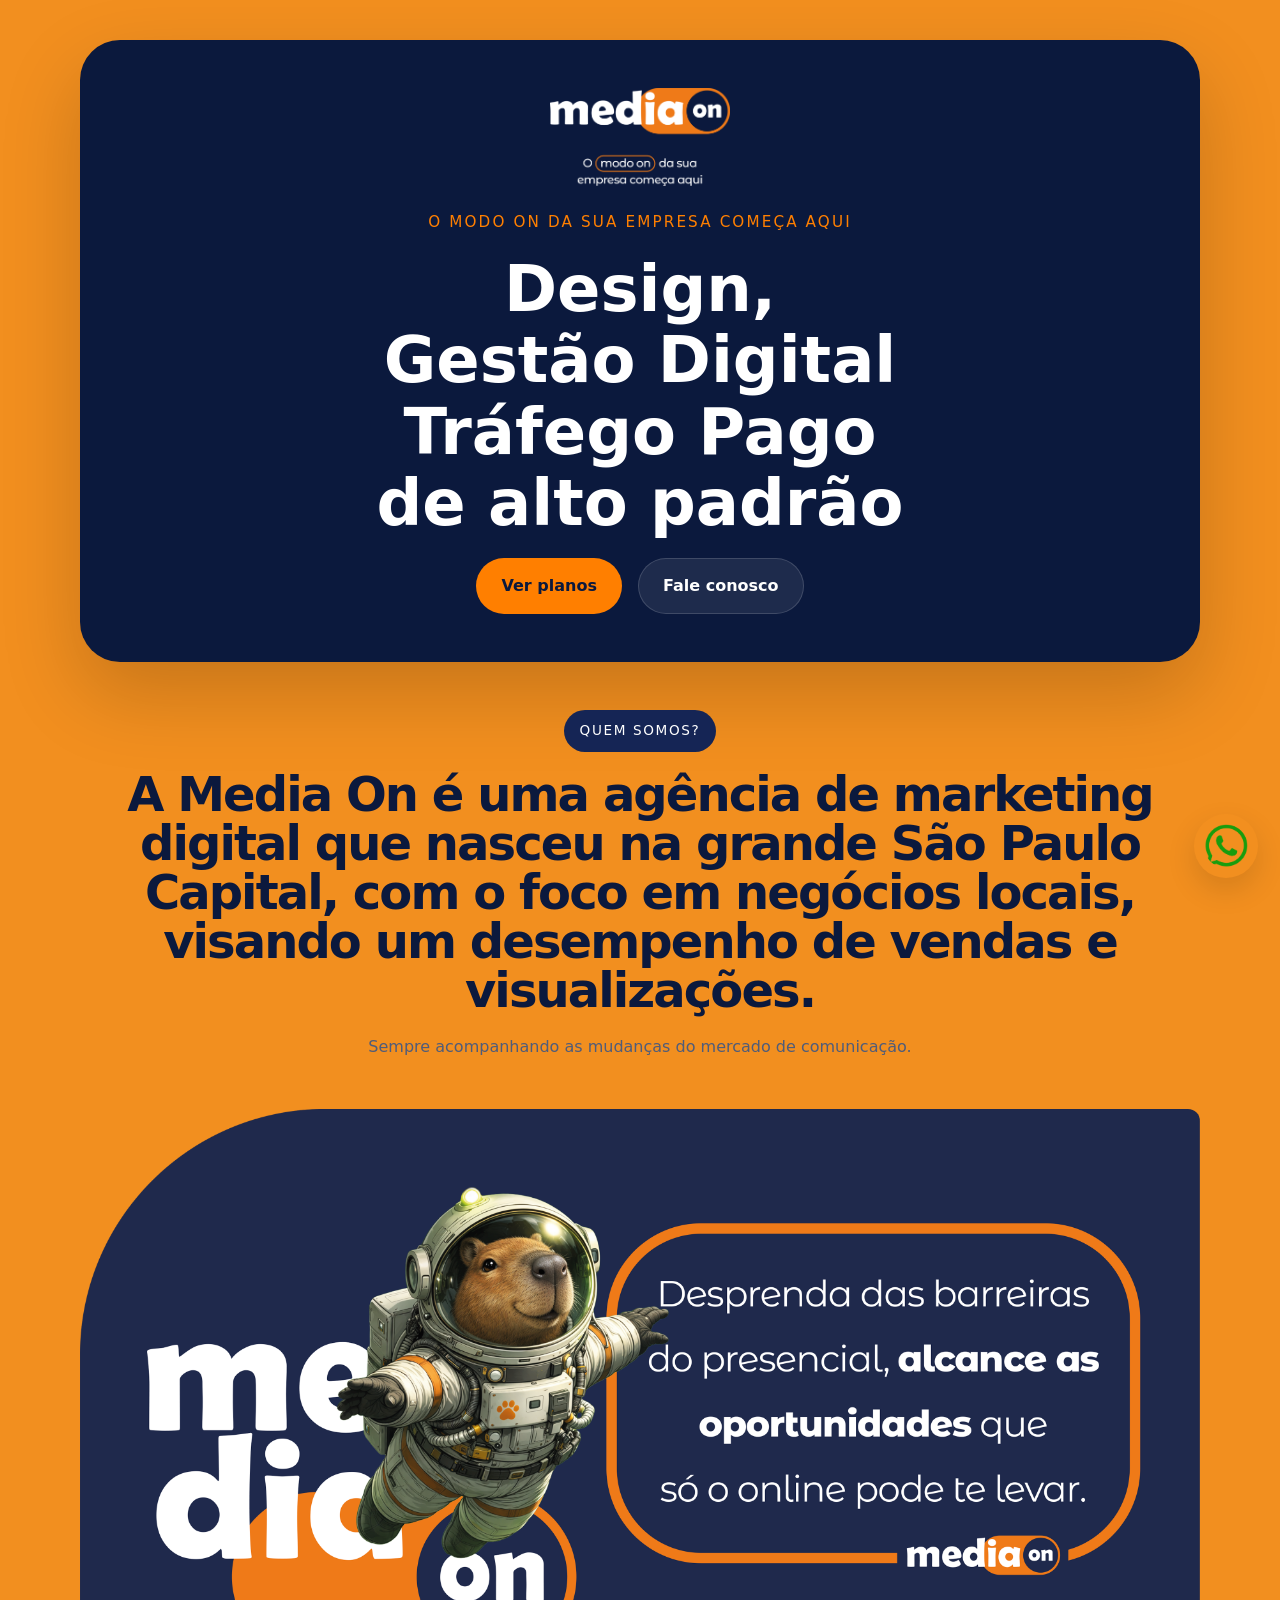
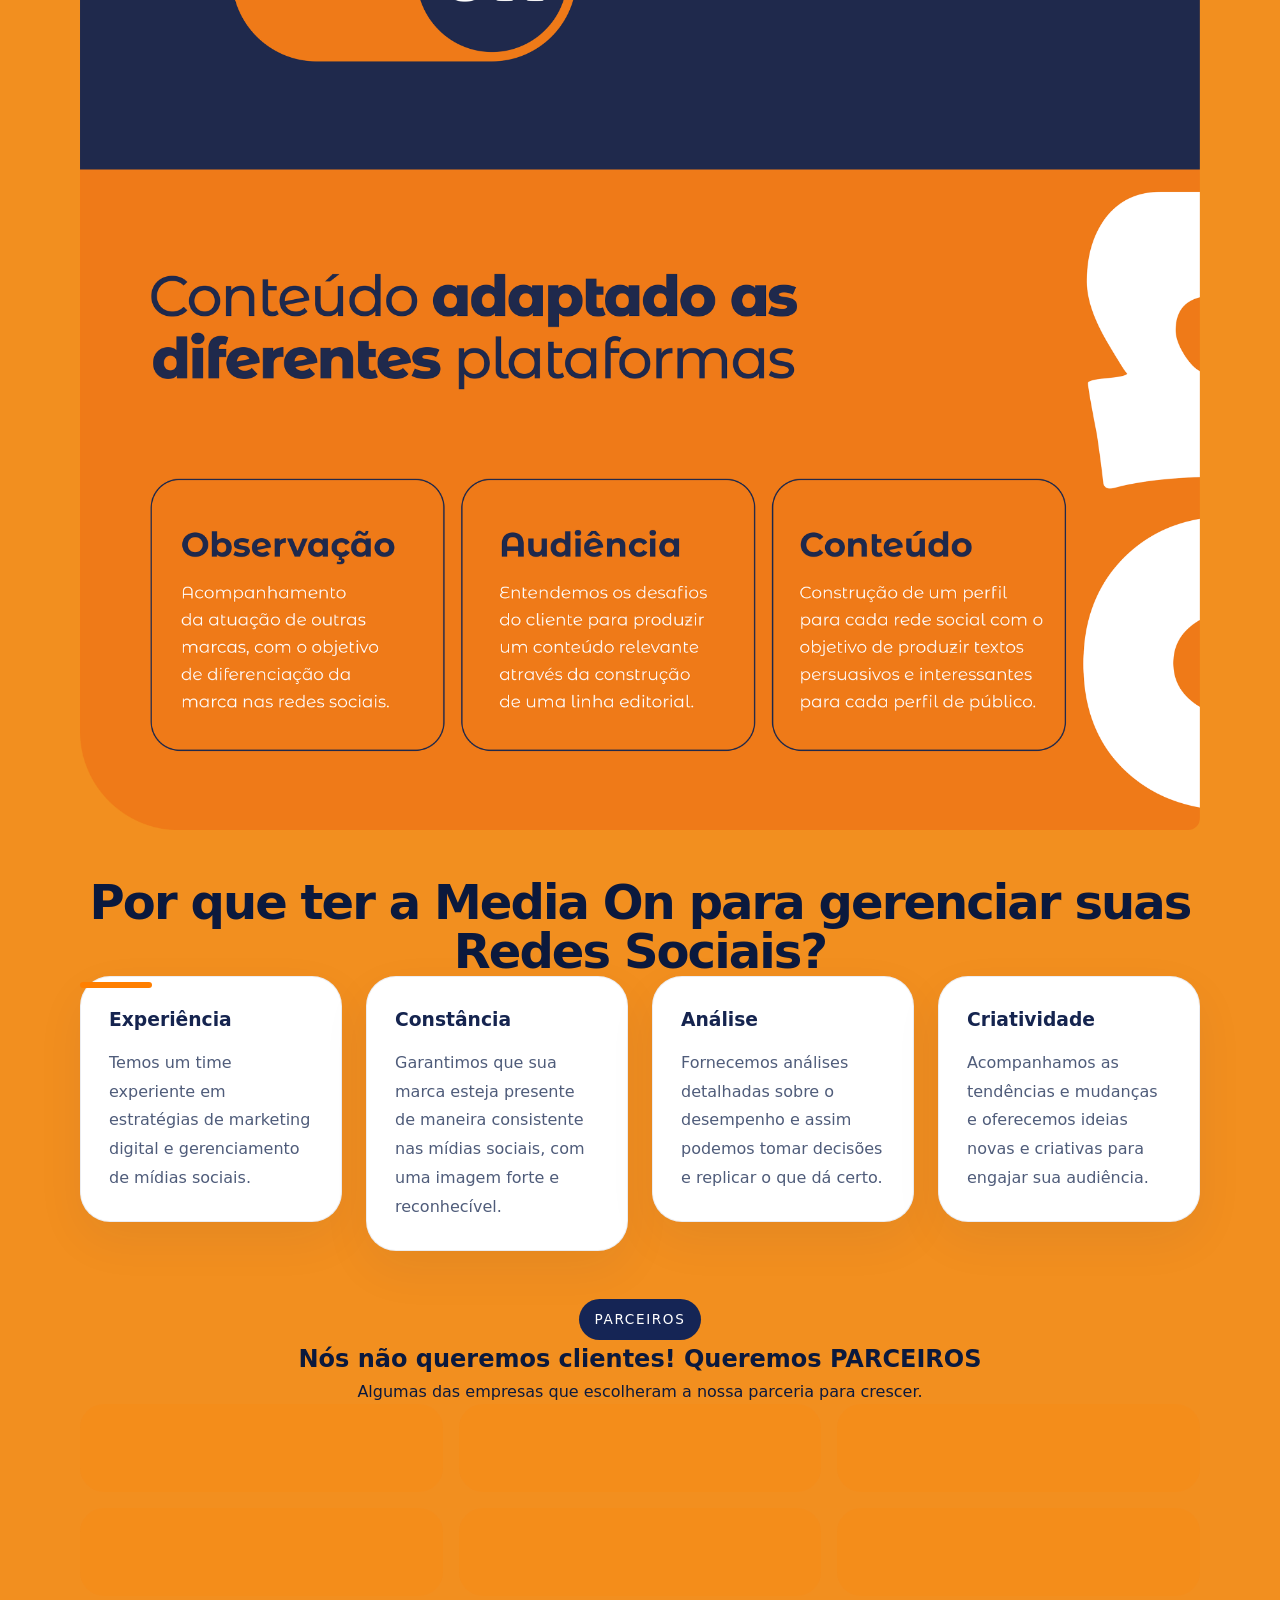
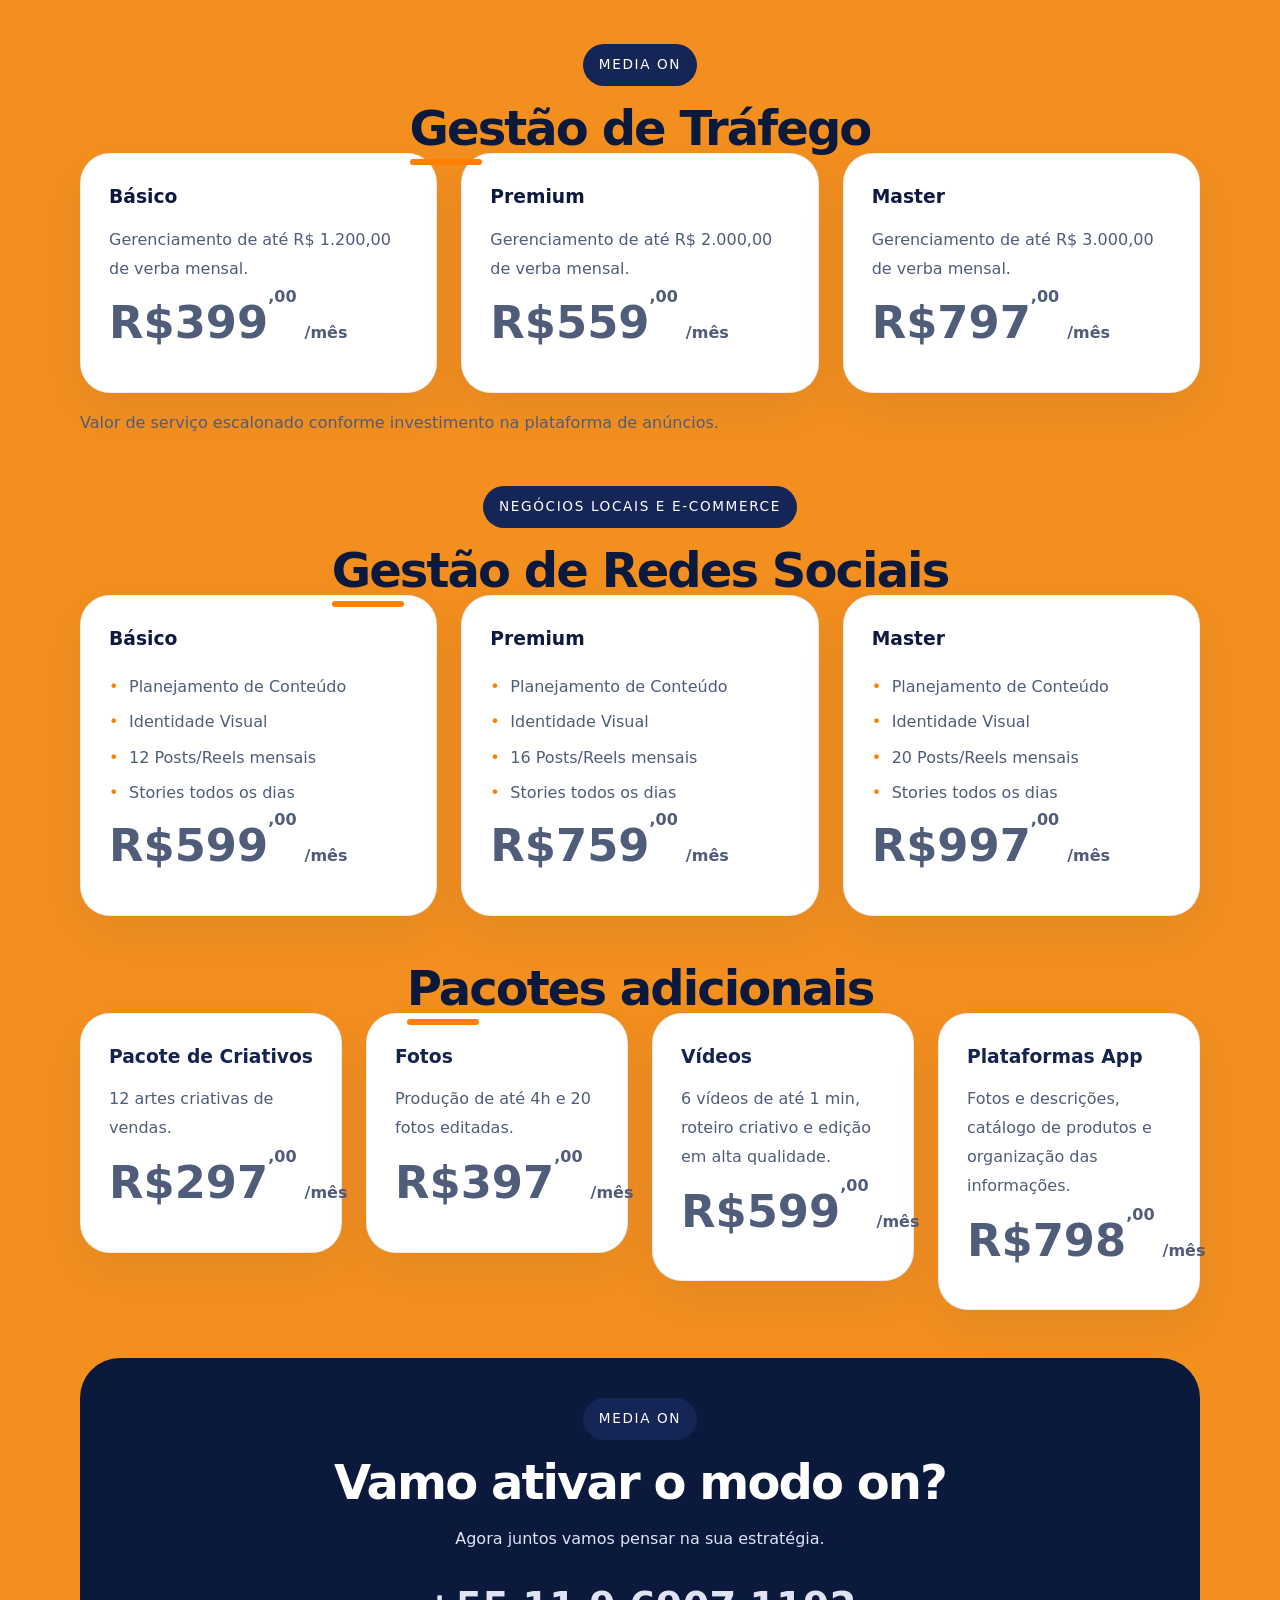
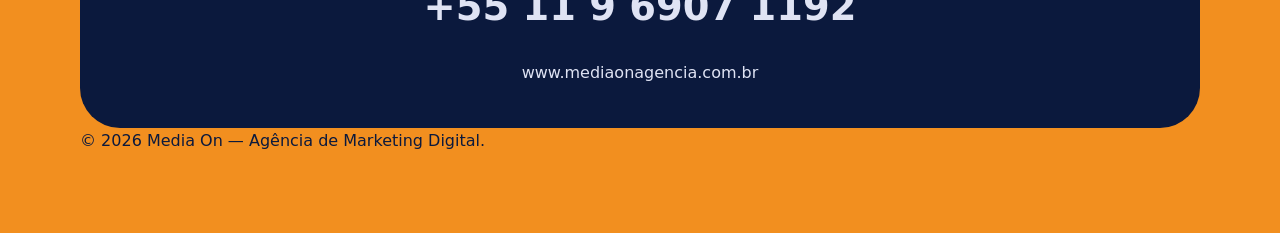
==== commit 4cb7ca40: "Capivara" ====
--- a/index.html
+++ b/index.html
@@ -7,31 +7,17 @@
     <link rel="stylesheet" href="style.css">
 </head>
 <body>
-    <button class="theme-toggle" id="theme-toggle" title="Alternar tema">
-        <svg class="theme-icon" viewBox="0 0 24 24" fill="none" stroke="currentColor" stroke-width="2">
-            <circle class="sun-icon" cx="12" cy="12" r="5"/>
-            <line class="sun-icon" x1="12" y1="1" x2="12" y2="3"/>
-            <line class="sun-icon" x1="12" y1="21" x2="12" y2="23"/>
-            <line class="sun-icon" x1="4.22" y1="4.22" x2="5.64" y2="5.64"/>
-            <line class="sun-icon" x1="18.36" y1="18.36" x2="19.78" y2="19.78"/>
-            <line class="sun-icon" x1="1" y1="12" x2="3" y2="12"/>
-            <line class="sun-icon" x1="21" y1="12" x2="23" y2="12"/>
-            <line class="sun-icon" x1="4.22" y1="19.78" x2="5.64" y2="18.36"/>
-            <line class="sun-icon" x1="18.36" y1="5.64" x2="19.78" y2="4.22"/>
-            <path class="moon-icon" d="M21 12.79A9 9 0 1 1 11.21 3 7 7 0 0 0 21 12.79z"/>
-        </svg>
-    </button>
     <main class="container no-artwork">
         <header class="hero-section">
             <div class="hero-copy">
-                <span class="hero-label">media on</span>
+                <img class="hero-logo" src="assets/logo.png" alt="Logo Media On">
                 <p class="hero-tagline">o modo on da sua empresa começa aqui</p>
                 <div class="hero-headline">
                     <span>Design,</span>
                     <span>Gestão Digital</span>
                     <span>Tráfego Pago</span>
+                    <span>de alto padrão</span>
                 </div>
-                <p class="hero-note">de alto padrão</p>
                 <div class="hero-actions">
                     <a href="#planos" class="button button-primary">Ver planos</a>
                     <a href="#contato" class="button button-secondary">Fale conosco</a>
@@ -45,41 +31,11 @@
                 <span class="eyebrow">quem somos?</span>
                 <h2>A Media On é uma agência de marketing digital que nasceu na grande São Paulo Capital, com o foco em negócios locais, visando um desempenho de vendas e visualizações.</h2>
                 <p class="about-text">Sempre acompanhando as mudanças do mercado de comunicação.</p>
-                <span class="badge">de alto padrão</span>
             </div>
             <div class="about-image"></div>
         </section>
 
-        <section class="section banner-section">
-            <div class="banner-panel">
-                <div class="banner-copy">
-                    <span class="eyebrow light">mídia on</span>
-                    <h2>Desprenda das barreiras do presencial, alcance as oportunidades que só o online pode te levar.</h2>
-                </div>
-                <div class="banner-image"></div>
-            </div>
-        </section>
-
-        <section class="section content-section">
-            <div class="section-header">
-                <span class="eyebrow">Conteúdo</span>
-                <h2>Conteúdo adaptado às diferentes plataformas</h2>
-            </div>
-            <div class="content-grid">
-                <article class="feature-card">
-                    <h3>Observação</h3>
-                    <p>Acompanhamento da atuação de outras marcas, com o objetivo de diferenciação da marca nas redes sociais.</p>
-                </article>
-                <article class="feature-card">
-                    <h3>Audiência</h3>
-                    <p>Entendemos os desafios do cliente para produzir um conteúdo relevante através da construção de uma linha editorial.</p>
-                </article>
-                <article class="feature-card">
-                    <h3>Conteúdo</h3>
-                    <p>Construção de um perfil para cada rede social com o objetivo de produzir textos persuasivos e interessantes para cada perfil de público.</p>
-                </article>
-            </div>
-        </section>
+        <img src="assets/3.png" alt="Conteúdo" class="full-width-image">
 
         <section class="section values-section">
             <div class="section-header">
--- a/style.css
+++ b/style.css
@@ -1,26 +1,13 @@
-:root,
-[data-theme="light"] {
-    --bg: #eef2fb;
-    --surface: #ffffff;
-    --surface-soft: #f5f7ff;
+:root {
+    --bg: #f28f1f;
+    --surface: #fff1df;
+    --surface-soft: #fff5ec;
     --text: #0b193d;
-    --muted: #4f5c7a;
-    --primary: #f28f1f;
-    --primary-rgb: 242,143,31;
+    --muted: #6a4e29;
+    --primary: #ff7f00;
+    --primary-rgb: 255,127,0;
     --accent: #0b193d;
-    --border: #d9e0f0;
-}
-
-[data-theme="dark"] {
-    --bg: #0b193d;
-    --surface: #15224f;
-    --surface-soft: #1f2c55;
-    --text: #eef2fb;
-    --muted: #a0aac0;
-    --primary: #f28f1f;
-    --primary-rgb: 242,143,31;
-    --accent: #ffffff;
-    --border: #2e3e6d;
+    --border: #ffb26f;
 }
 
 * {
@@ -32,8 +19,6 @@
 body {
     font-family: Inter, system-ui, -apple-system, BlinkMacSystemFont, 'Segoe UI', sans-serif;
     background: var(--bg);
-    background-image: radial-gradient(circle at 8% 12%, rgba(var(--primary-rgb), 0.06), transparent 18%), radial-gradient(circle at 88% 88%, rgba(var(--primary-rgb), 0.04), transparent 28%);
-    background-repeat: no-repeat;
     color: var(--text);
     min-height: 100vh;
     line-height: 1.6;
@@ -93,7 +78,7 @@
     gap: 32px;
     align-items: center;
     padding: 48px 32px;
-    background: linear-gradient(180deg, rgba(var(--primary-rgb),0.12), #0b193d 40%);
+    background: #0b193d;
     color: #fff;
     border-radius: 40px;
     overflow: hidden;
@@ -103,6 +88,14 @@
 .hero-copy {
     display: grid;
     gap: 24px;
+    justify-items: center;
+    align-items: center;
+}
+
+.hero-logo {
+    width: 180px;
+    max-width: 100%;
+    height: auto;
 }
 
 .hero-label {
@@ -331,7 +324,7 @@
 }
 
 .pricing-card {
-    background: rgba(var(--primary-rgb), 0.05);
+    background: #fff;
 }
 
 .pricing-card h3 {
@@ -495,6 +488,15 @@
     border-radius: 50%;
 }
 
+.full-width-image {
+    width: 100%;
+    max-width: 100%;
+    height: auto;
+    display: block;
+    border-radius: 12px;
+    margin: 48px 0;
+}
+
 /* Center grids and cards for better responsiveness */
 .content-grid,
 .pricing-grid,
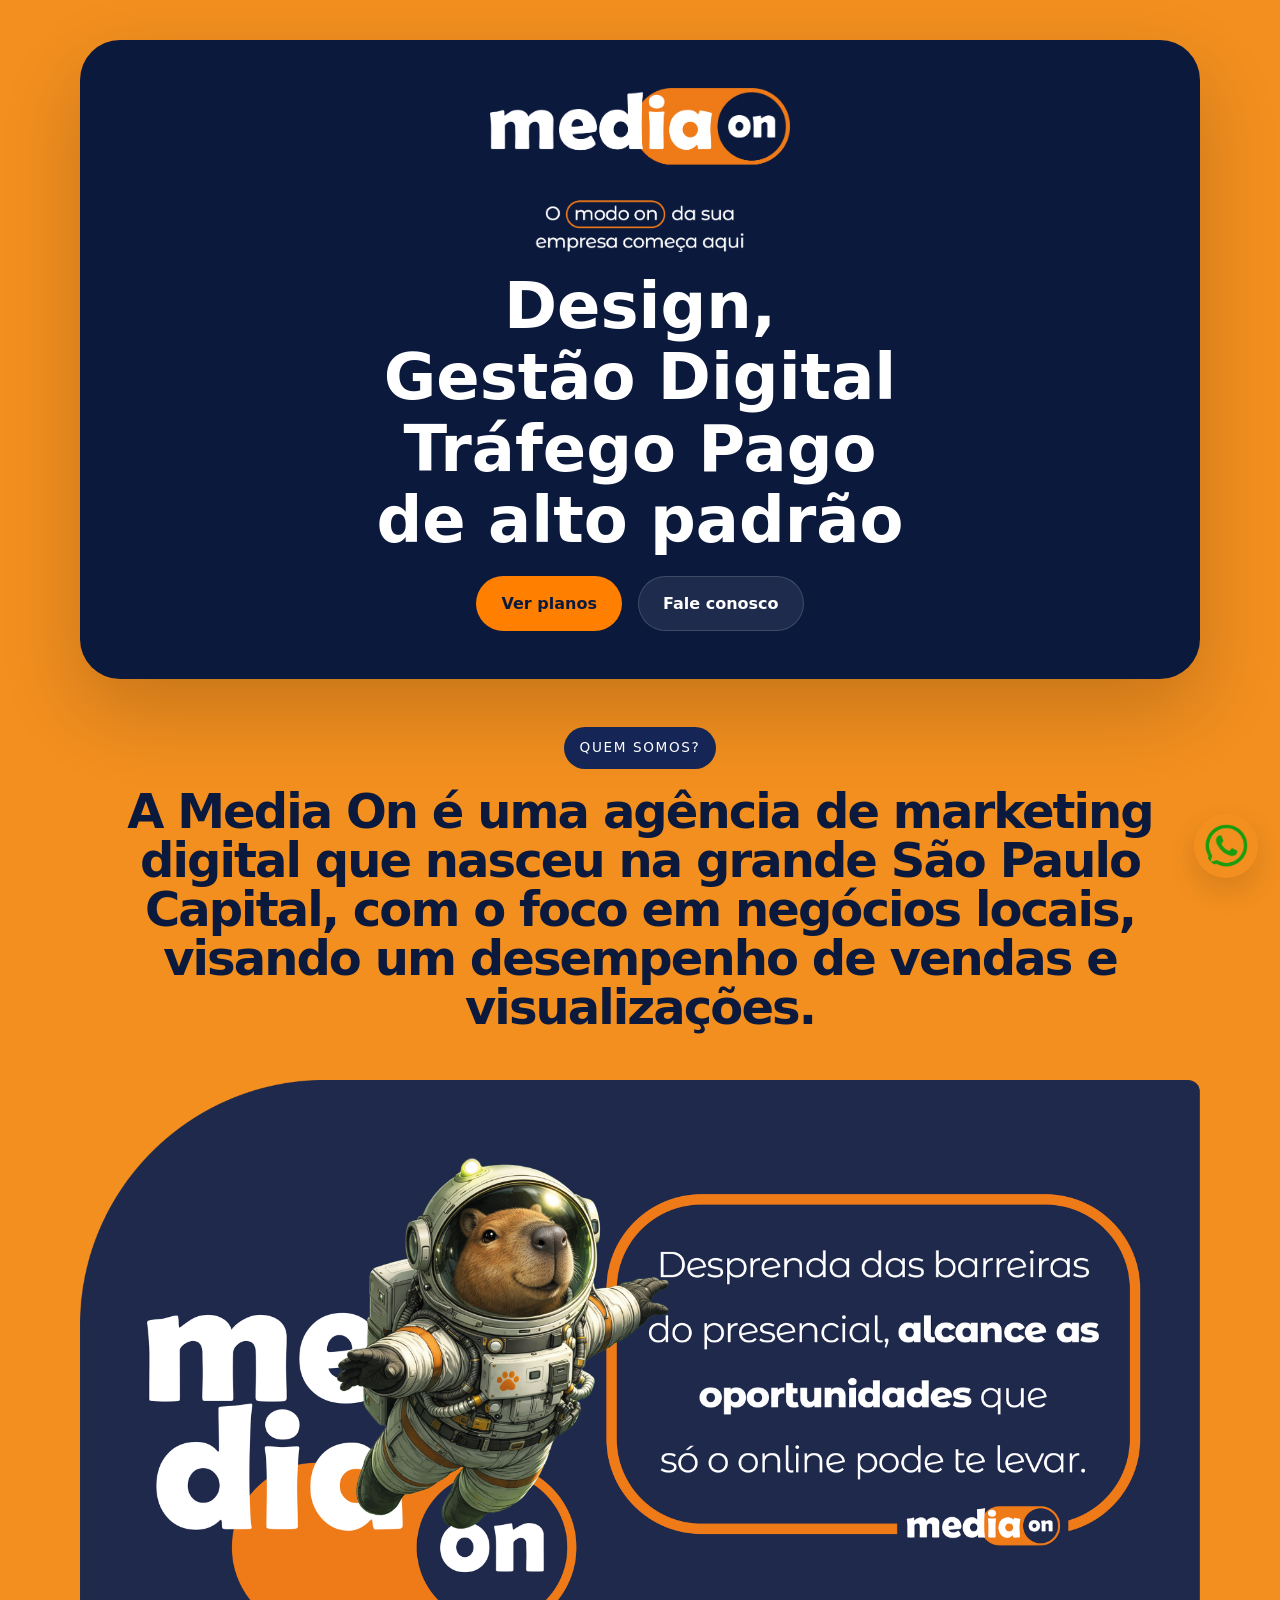
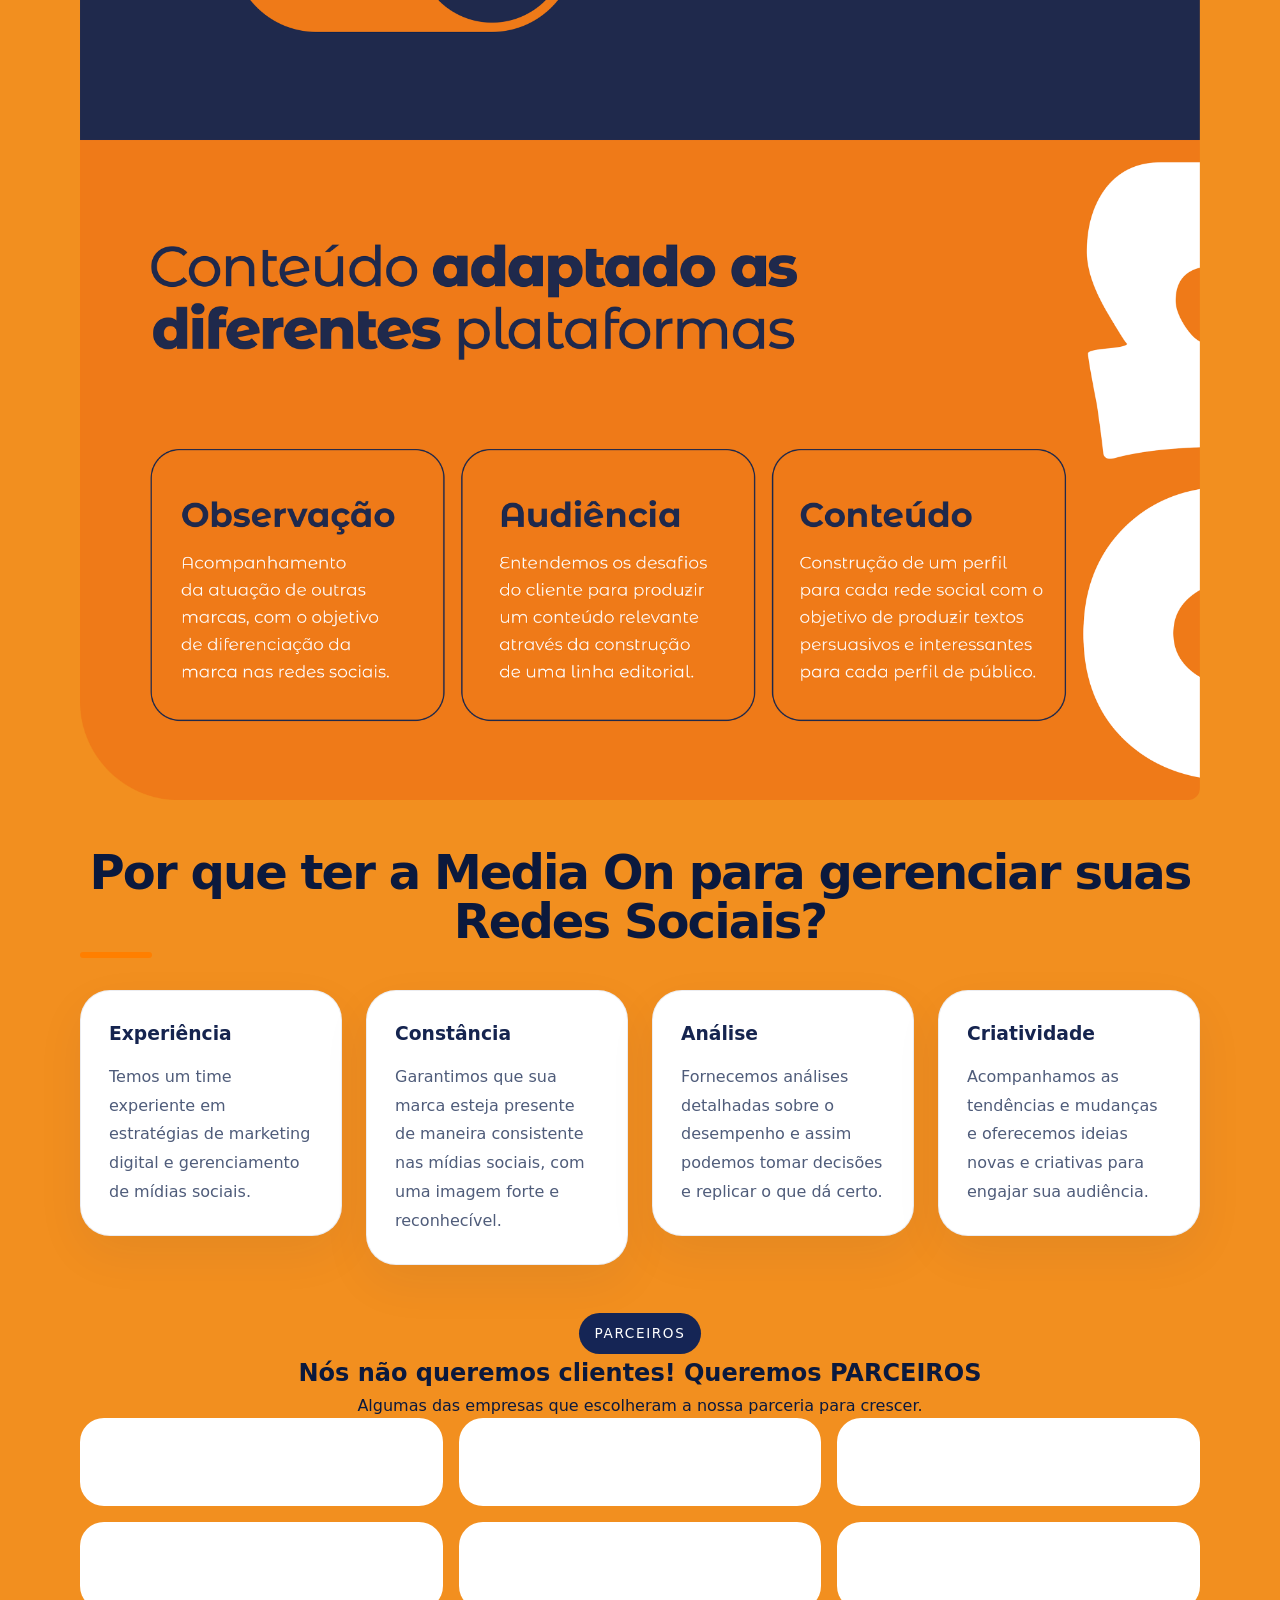
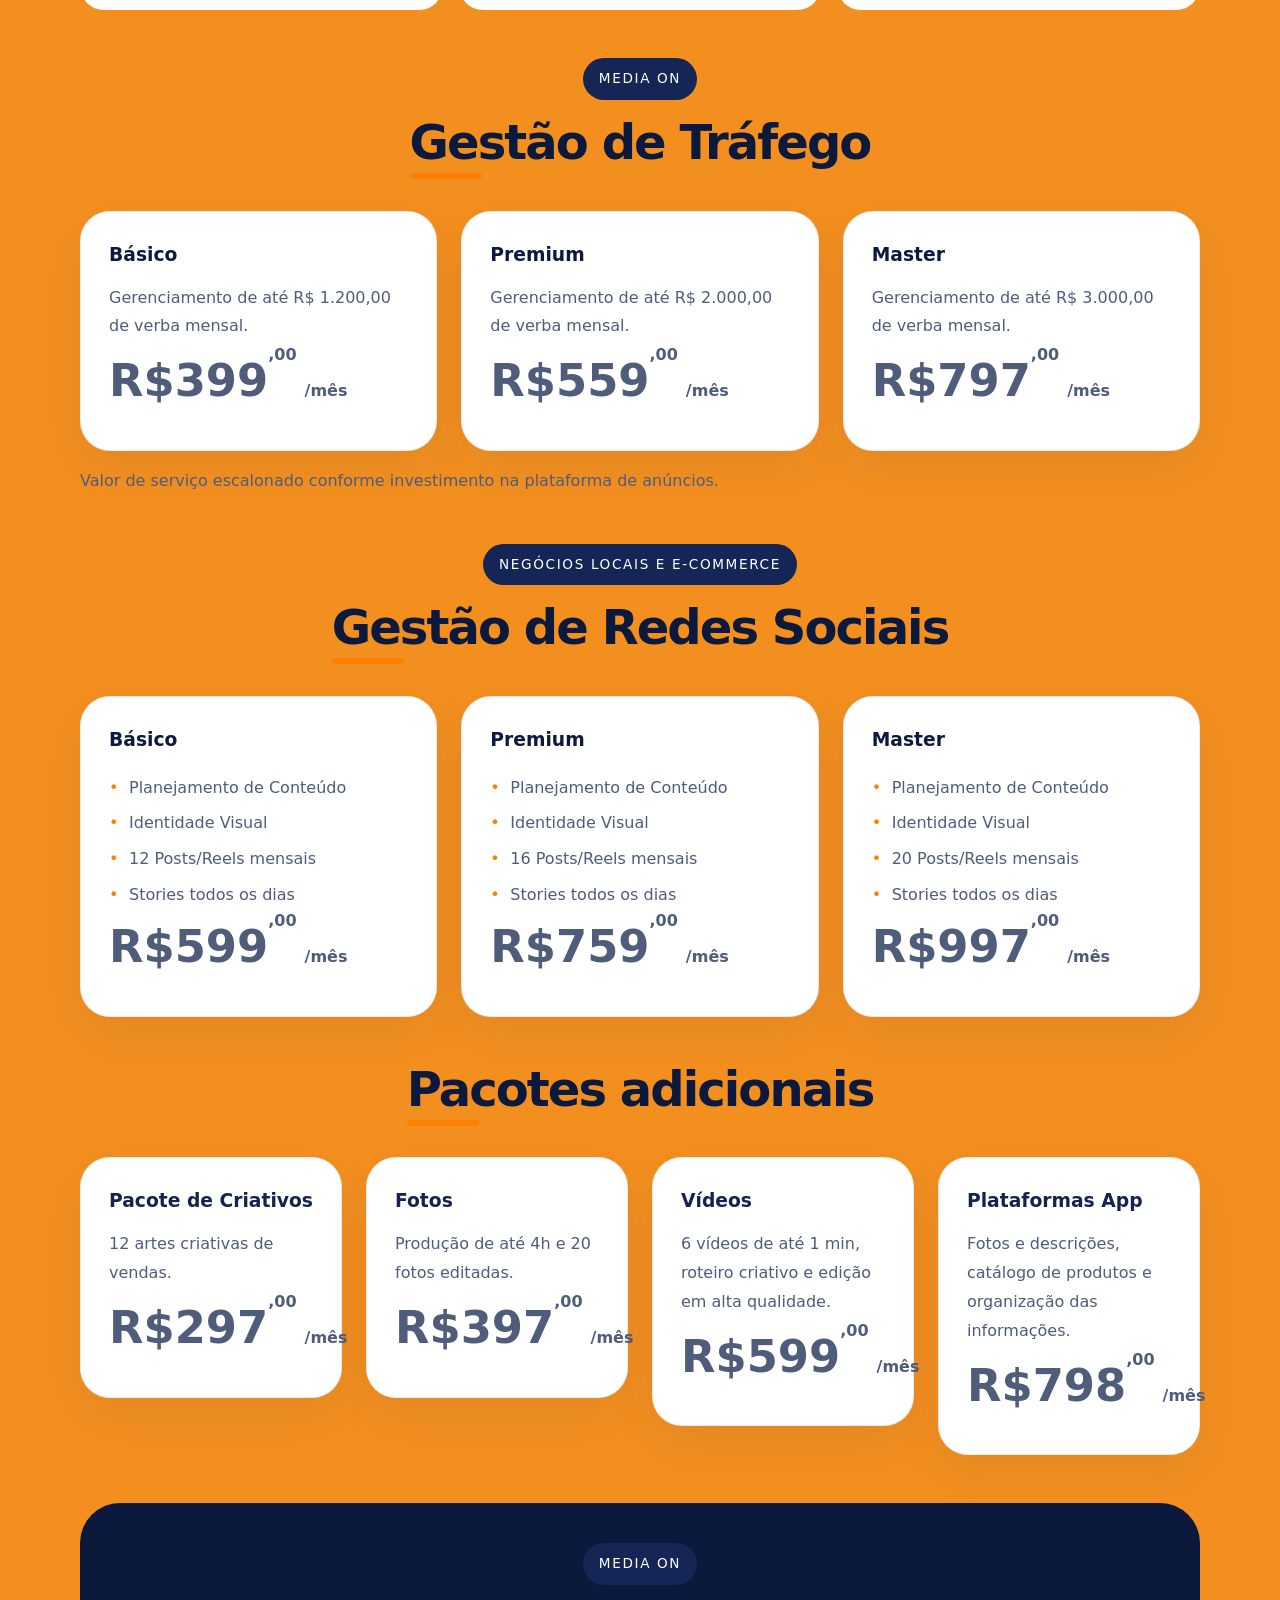
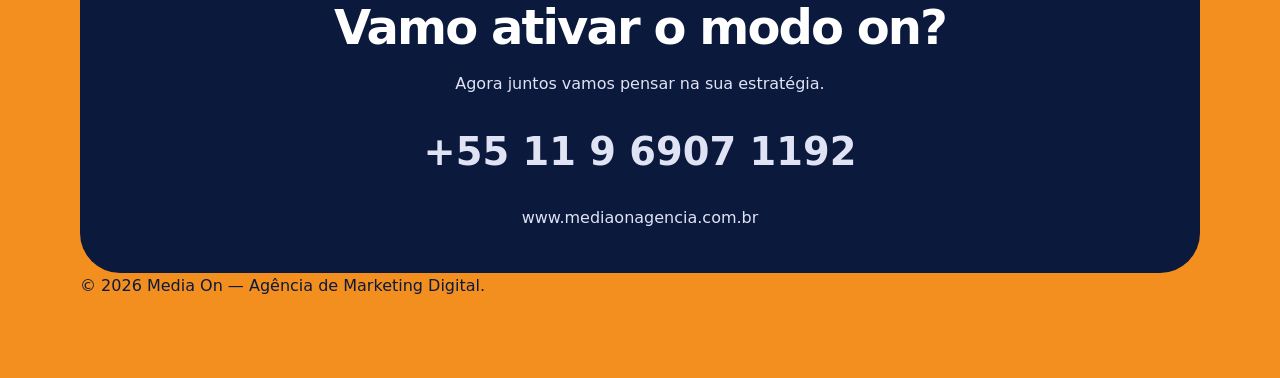
==== commit eeaa628a: "Ajuste de landing" ====
--- a/index.html
+++ b/index.html
@@ -11,7 +11,6 @@
         <header class="hero-section">
             <div class="hero-copy">
                 <img class="hero-logo" src="assets/logo.png" alt="Logo Media On">
-                <p class="hero-tagline">o modo on da sua empresa começa aqui</p>
                 <div class="hero-headline">
                     <span>Design,</span>
                     <span>Gestão Digital</span>
@@ -30,7 +29,6 @@
             <div class="about-copy">
                 <span class="eyebrow">quem somos?</span>
                 <h2>A Media On é uma agência de marketing digital que nasceu na grande São Paulo Capital, com o foco em negócios locais, visando um desempenho de vendas e visualizações.</h2>
-                <p class="about-text">Sempre acompanhando as mudanças do mercado de comunicação.</p>
             </div>
             <div class="about-image"></div>
         </section>
@@ -39,7 +37,7 @@
 
         <section class="section values-section">
             <div class="section-header">
-                <h2>Por que ter a Media On para gerenciar suas Redes Sociais?</h2>
+                <h2>Por que ter a Media On para gerenciar suas Redes Sociais?</h2><br>
             </div>
             <div class="values-grid">
                 <article class="value-card">
@@ -83,7 +81,7 @@
         <section class="section pricing-section" id="planos">
             <div class="section-header">
                 <span class="eyebrow">media on</span>
-                <h2>Gestão de Tráfego</h2>
+                <h2>Gestão de Tráfego</h2><br>
             </div>
             <div class="pricing-grid">
                 <article class="pricing-card">
@@ -108,7 +106,7 @@
         <section class="section social-section">
             <div class="section-header">
                 <span class="eyebrow">Negócios locais e E-commerce</span>
-                <h2>Gestão de Redes Sociais</h2>
+                <h2>Gestão de Redes Sociais</h2><br>
             </div>
             <div class="pricing-grid">
                 <article class="pricing-card">
@@ -146,7 +144,7 @@
 
         <section class="section addons-section">
             <div class="section-header">
-                <h2>Pacotes adicionais</h2>
+                <h2>Pacotes adicionais</h2><br>
             </div>
             <div class="addons-grid">
                 <article class="addon-card">
--- a/style.css
+++ b/style.css
@@ -93,7 +93,7 @@
 }
 
 .hero-logo {
-    width: 180px;
+    width: 300px;
     max-width: 100%;
     height: auto;
 }
@@ -387,7 +387,7 @@
 .partner-grid span {
     height: 88px;
     border-radius: 24px;
-    background: rgba(var(--primary-rgb), 0.15);
+    background: white;
 }
 
 .partner-image {
